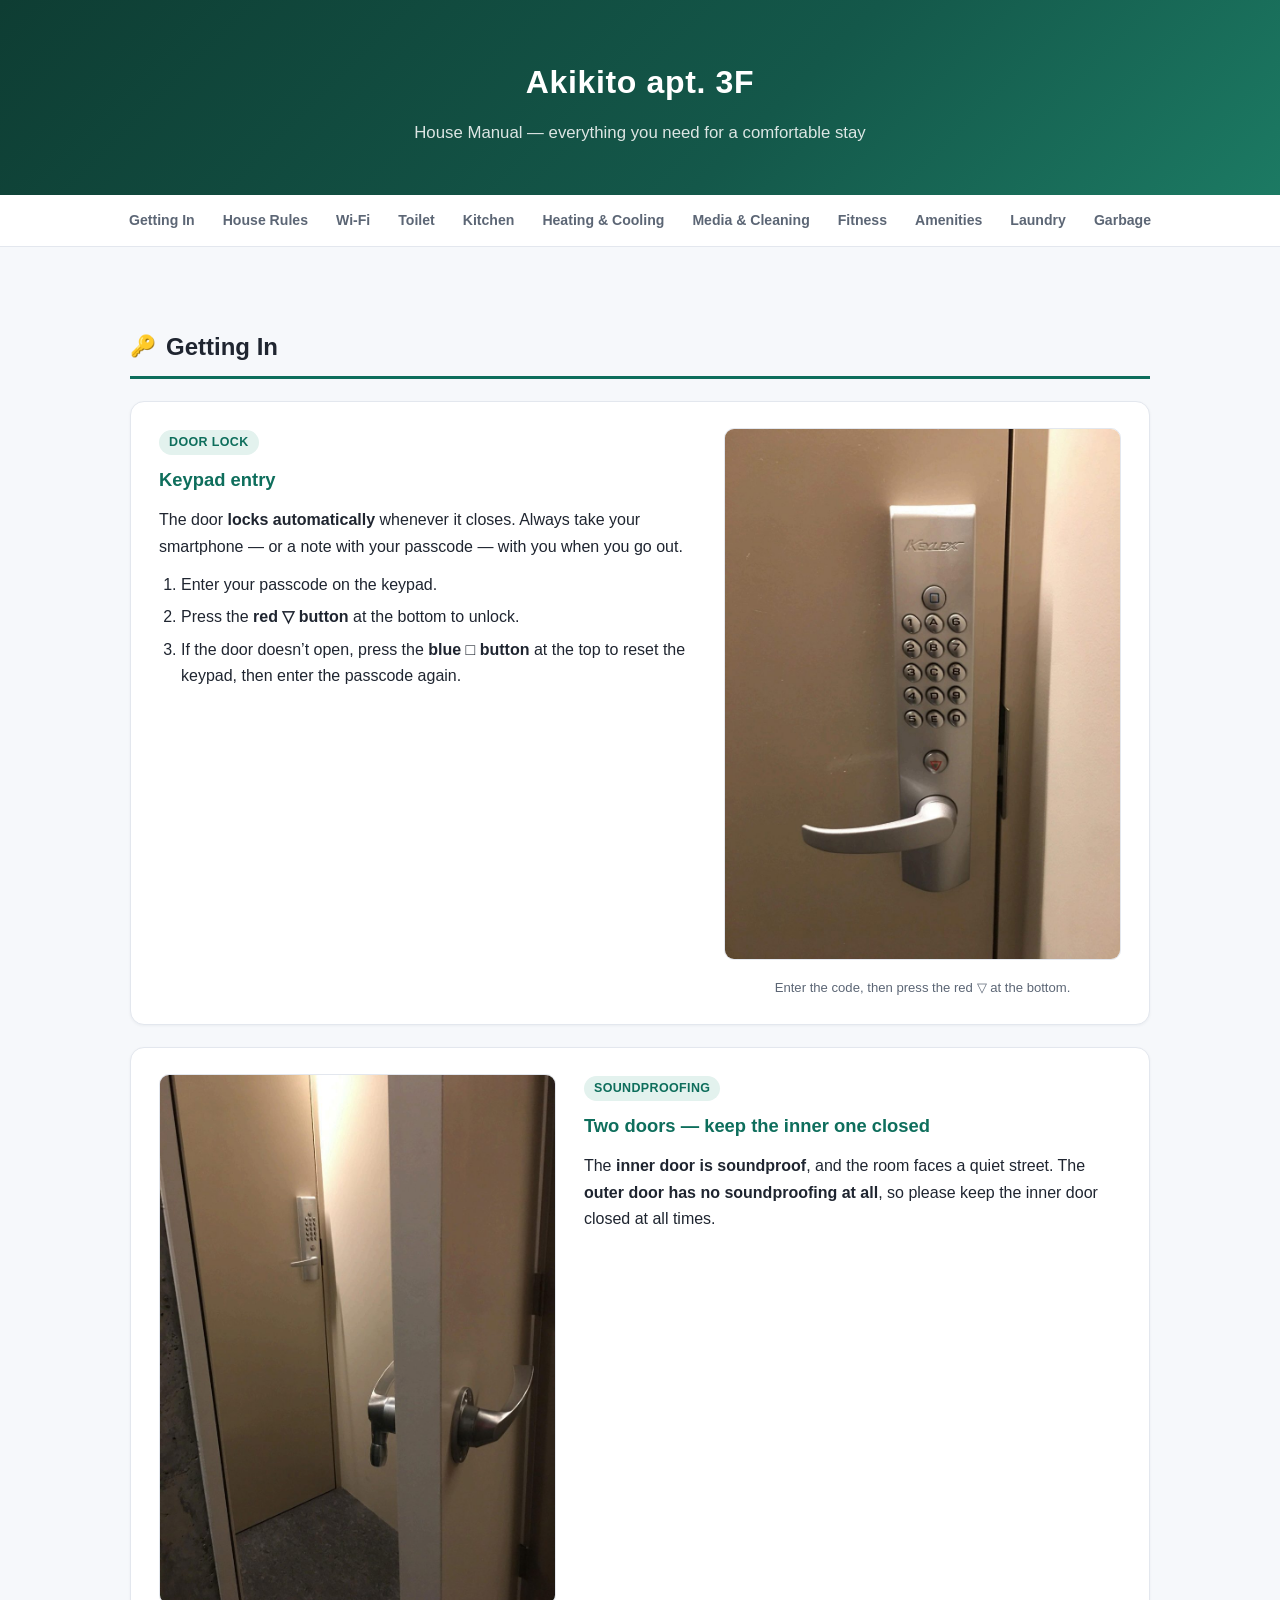
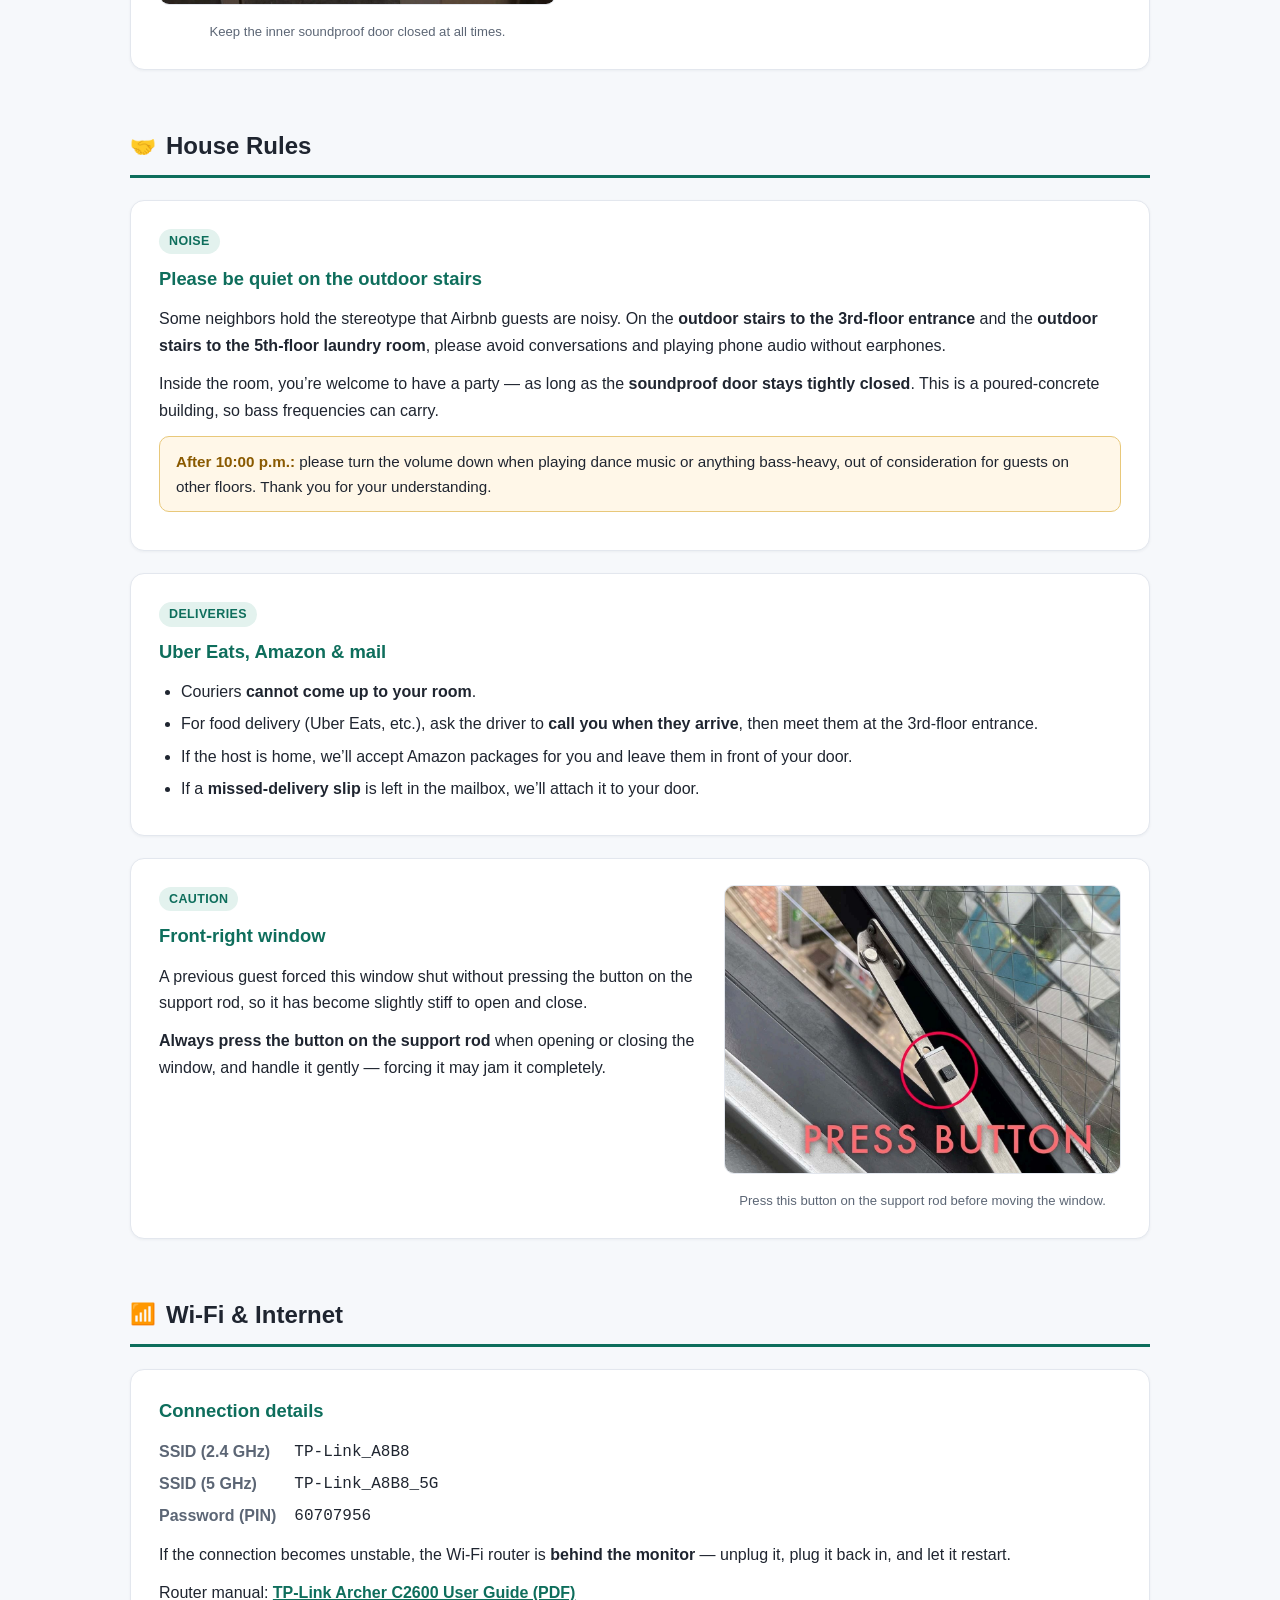
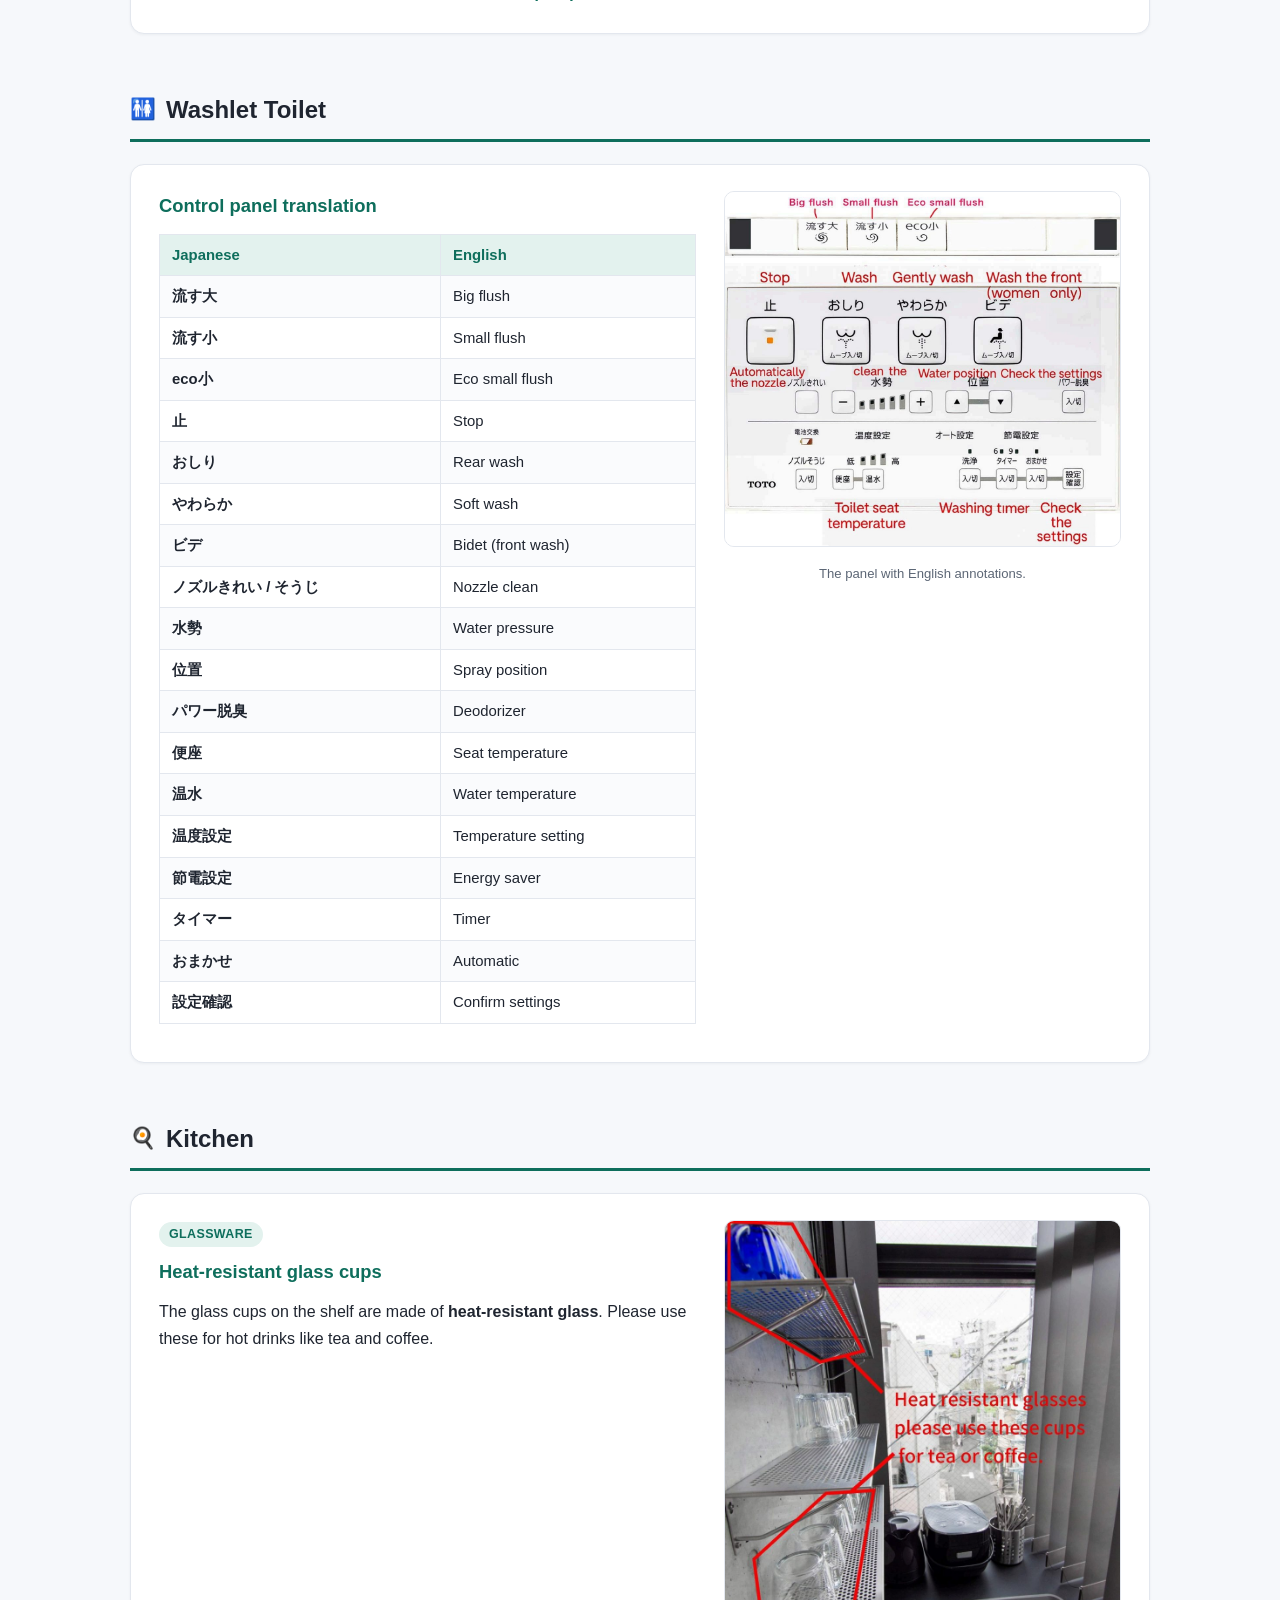
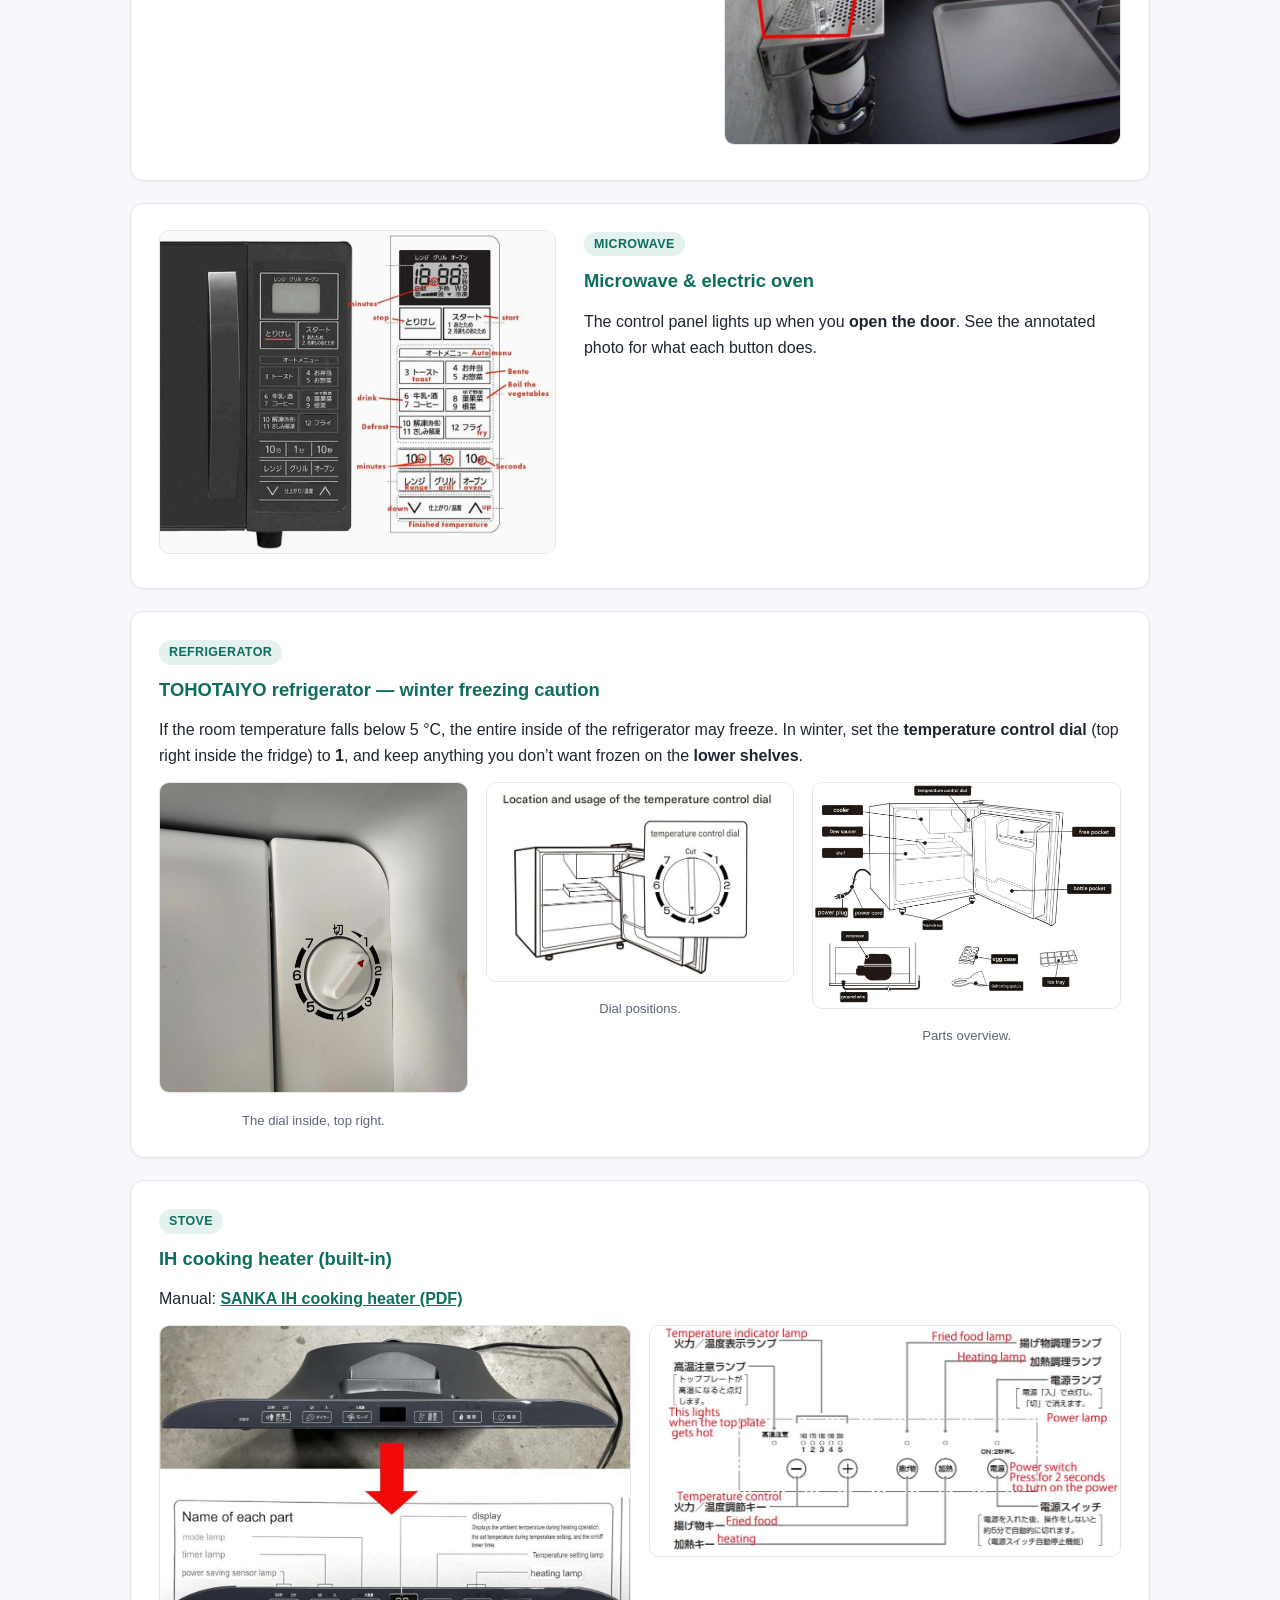
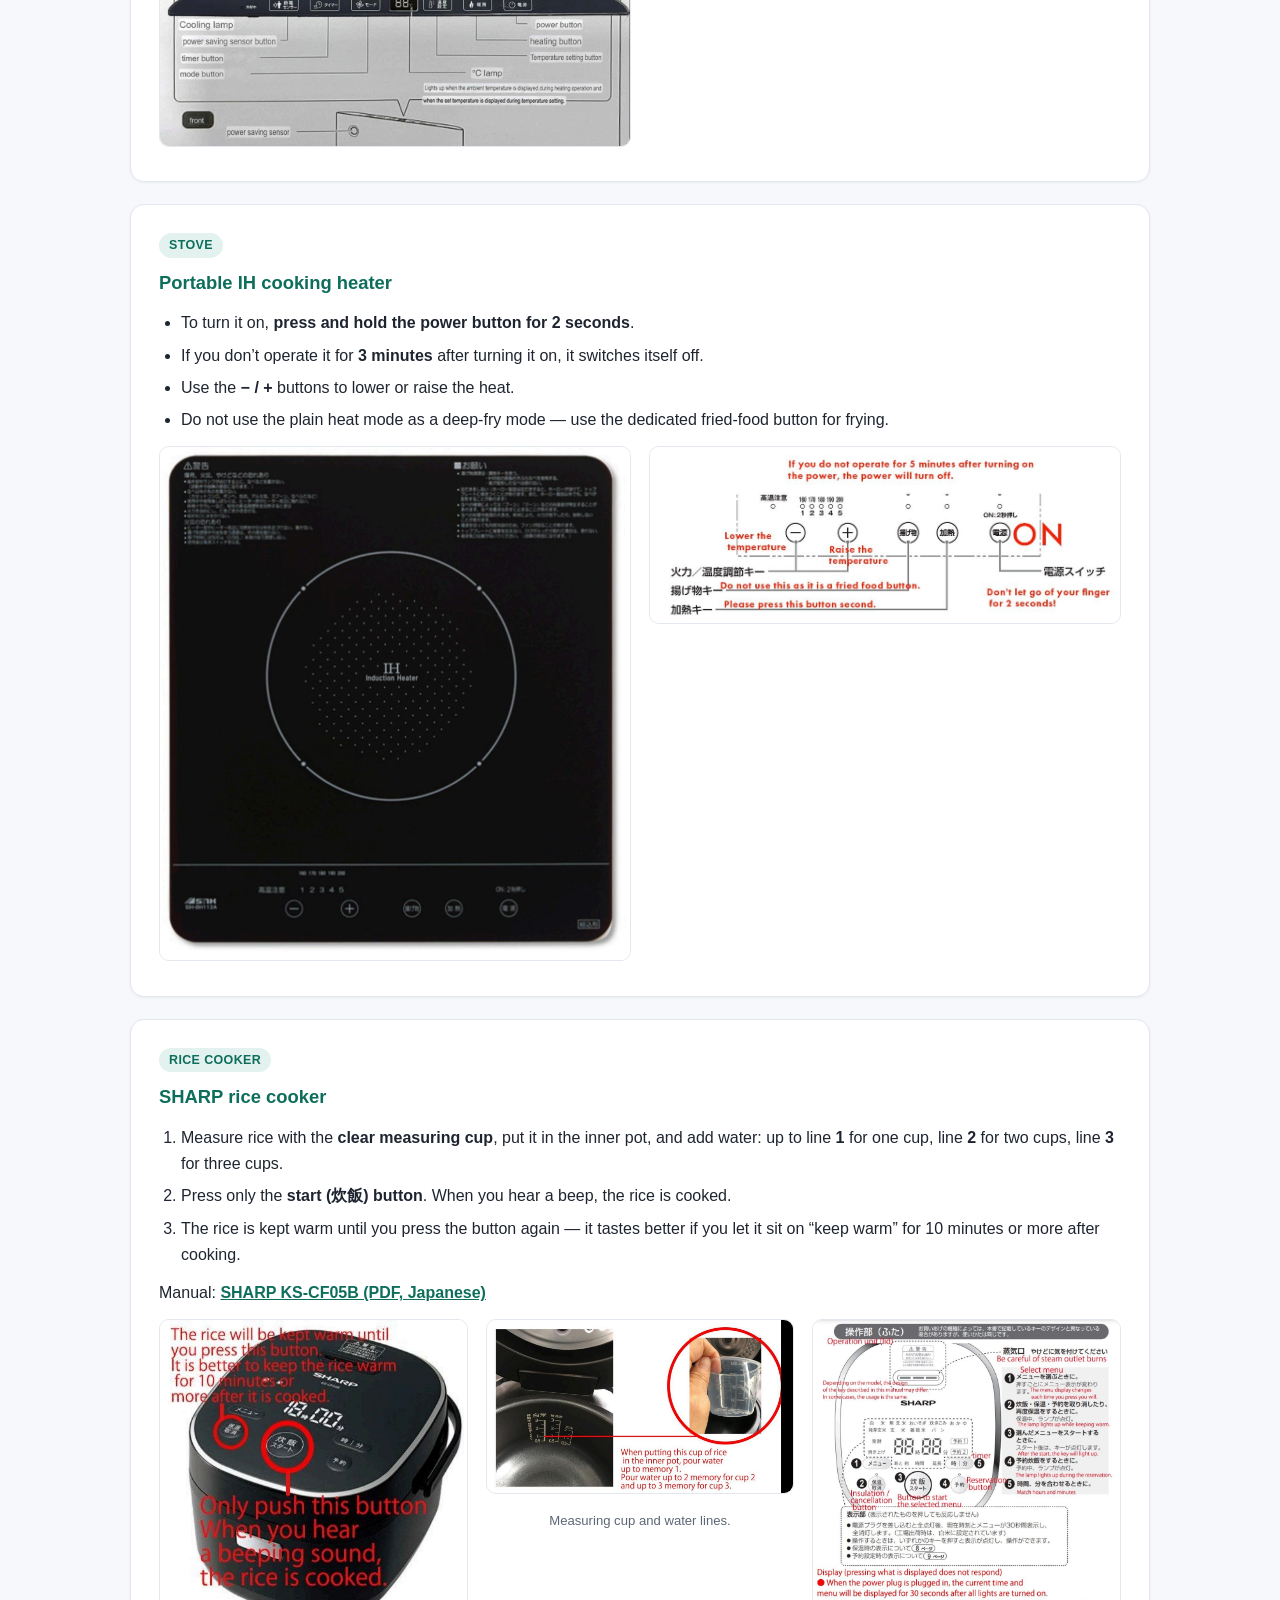
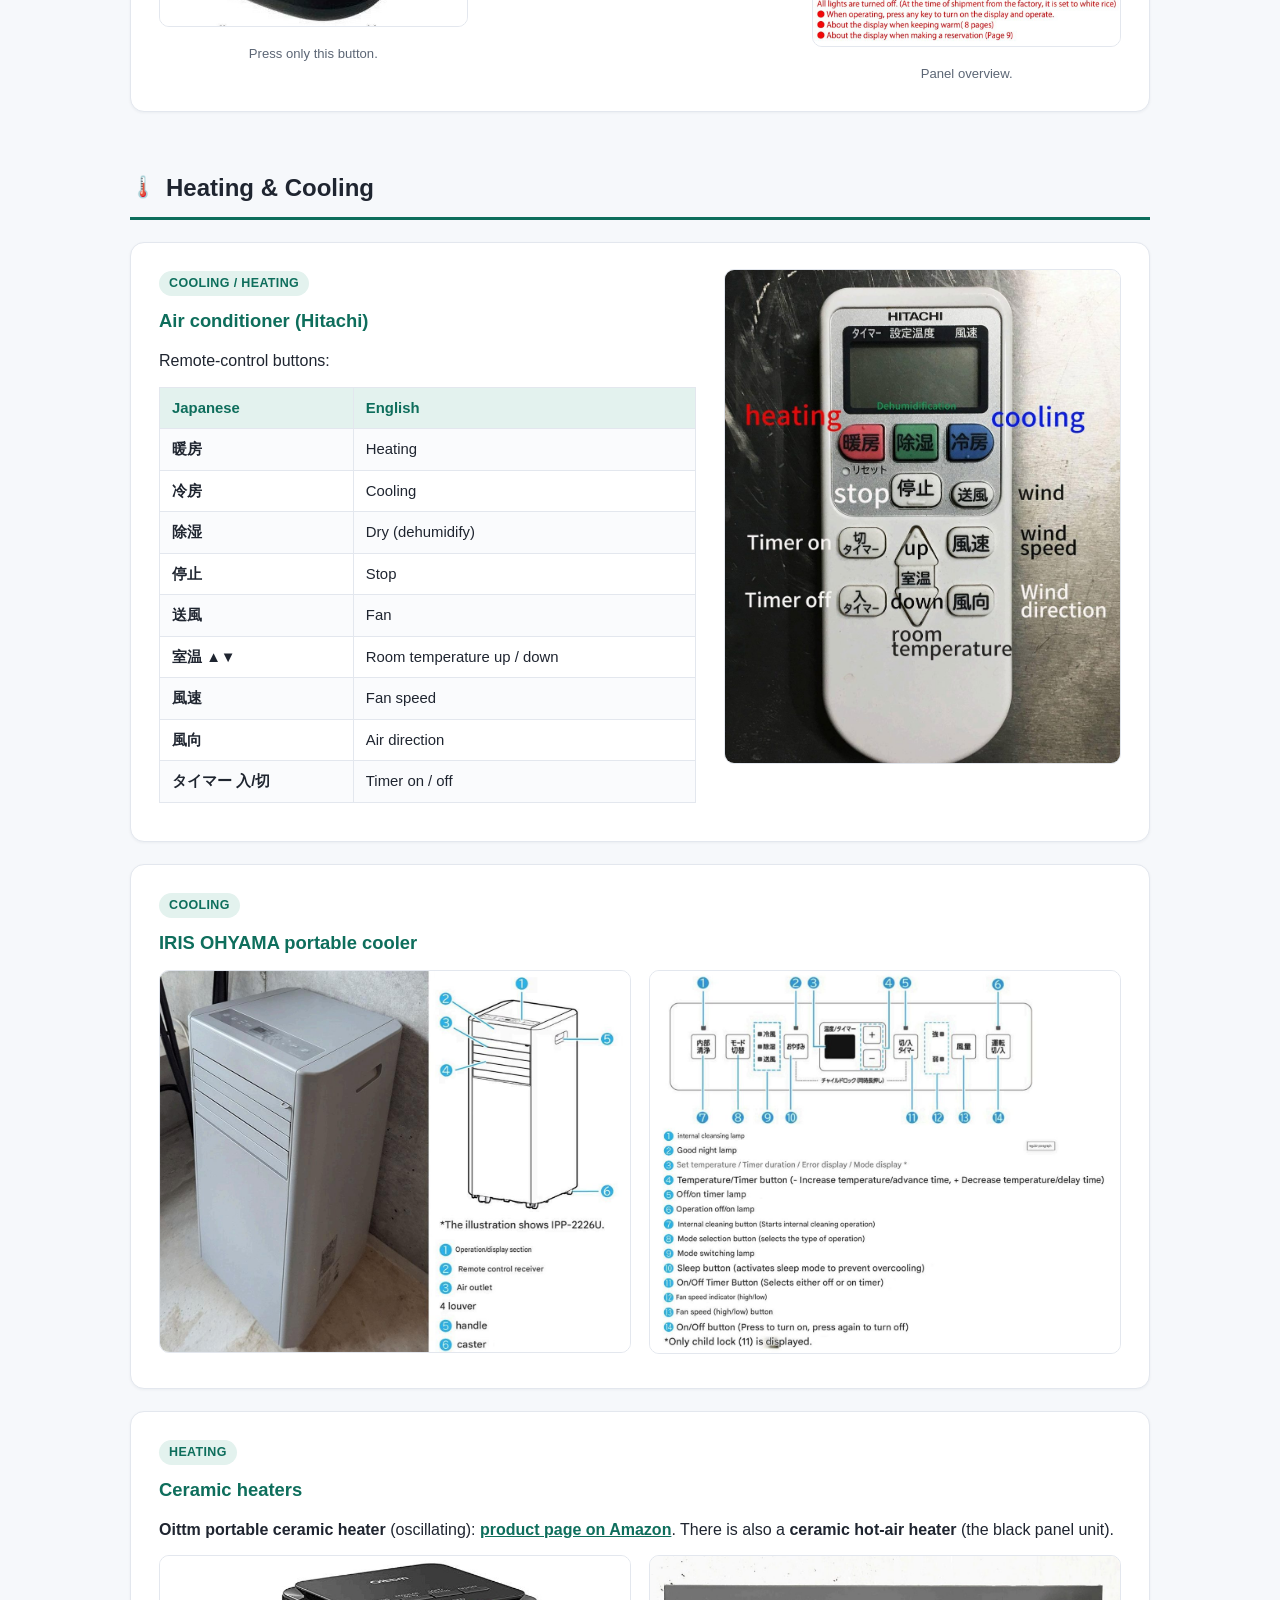
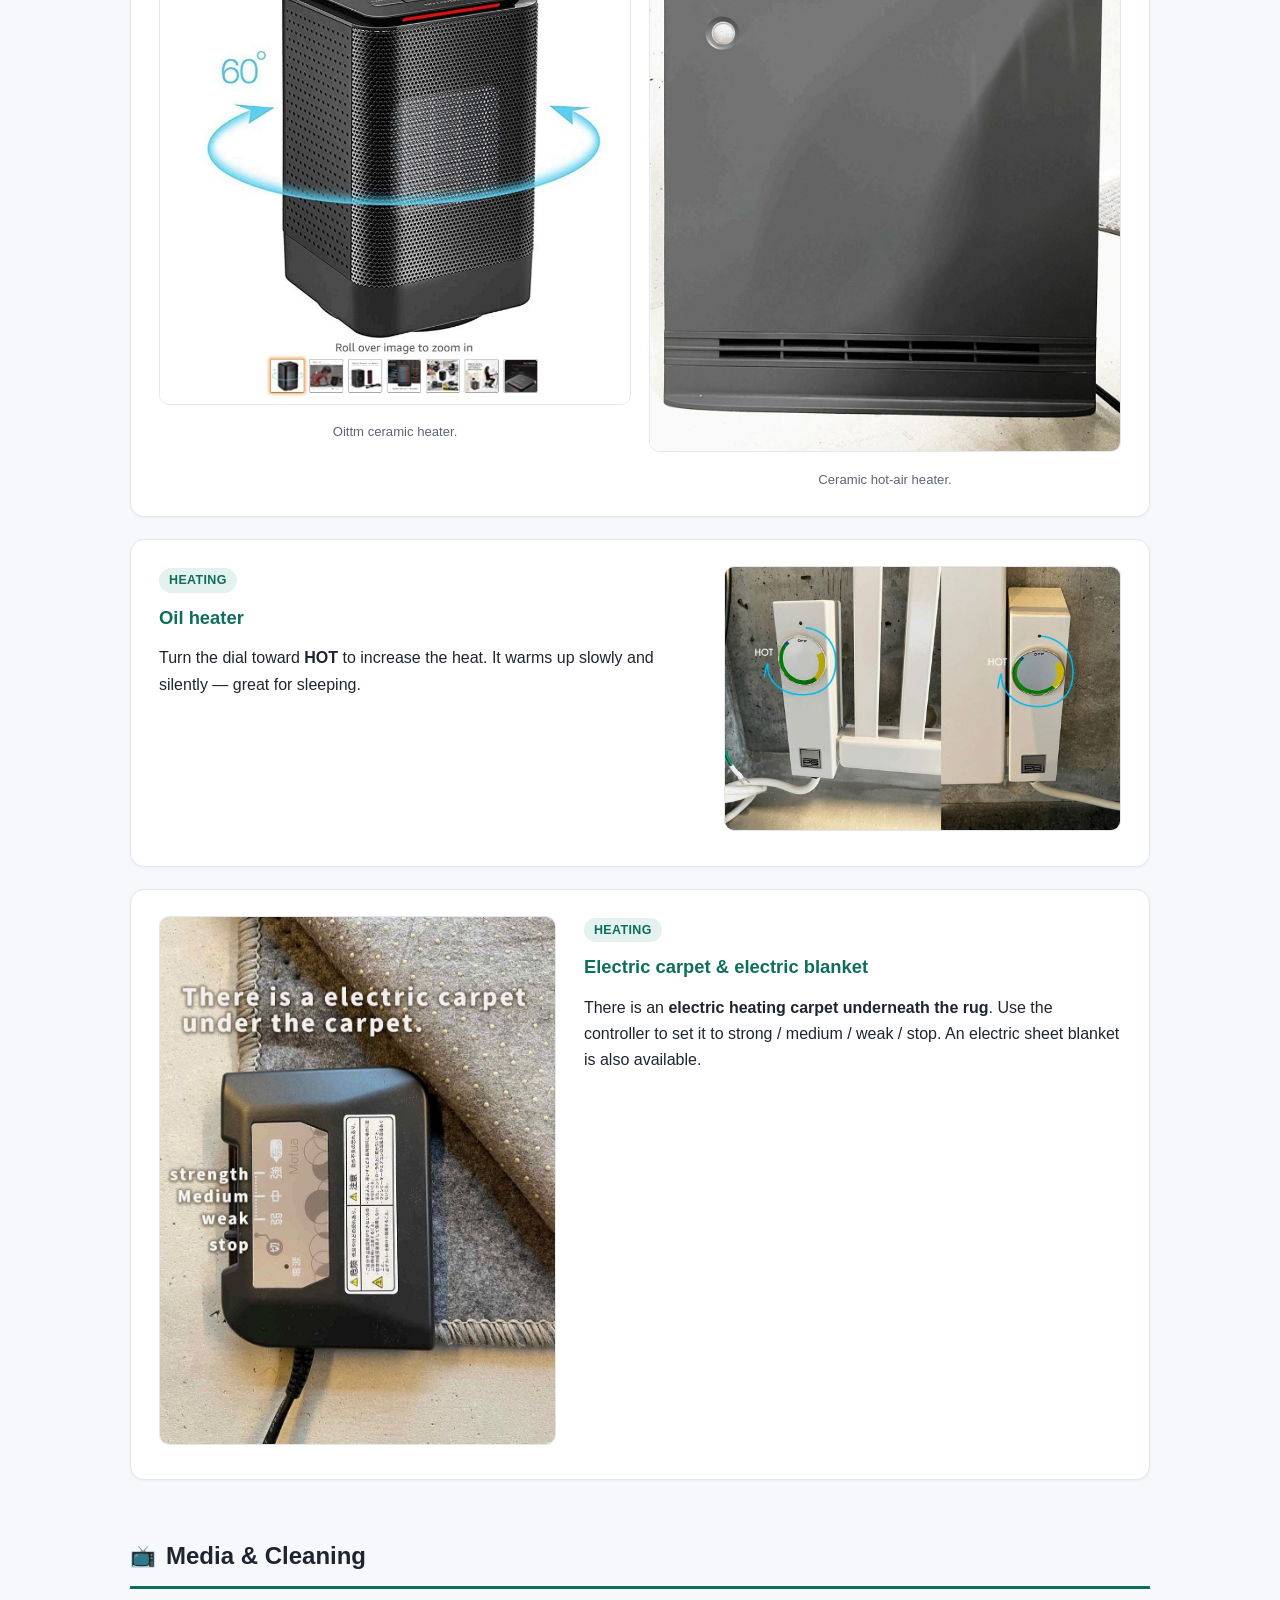
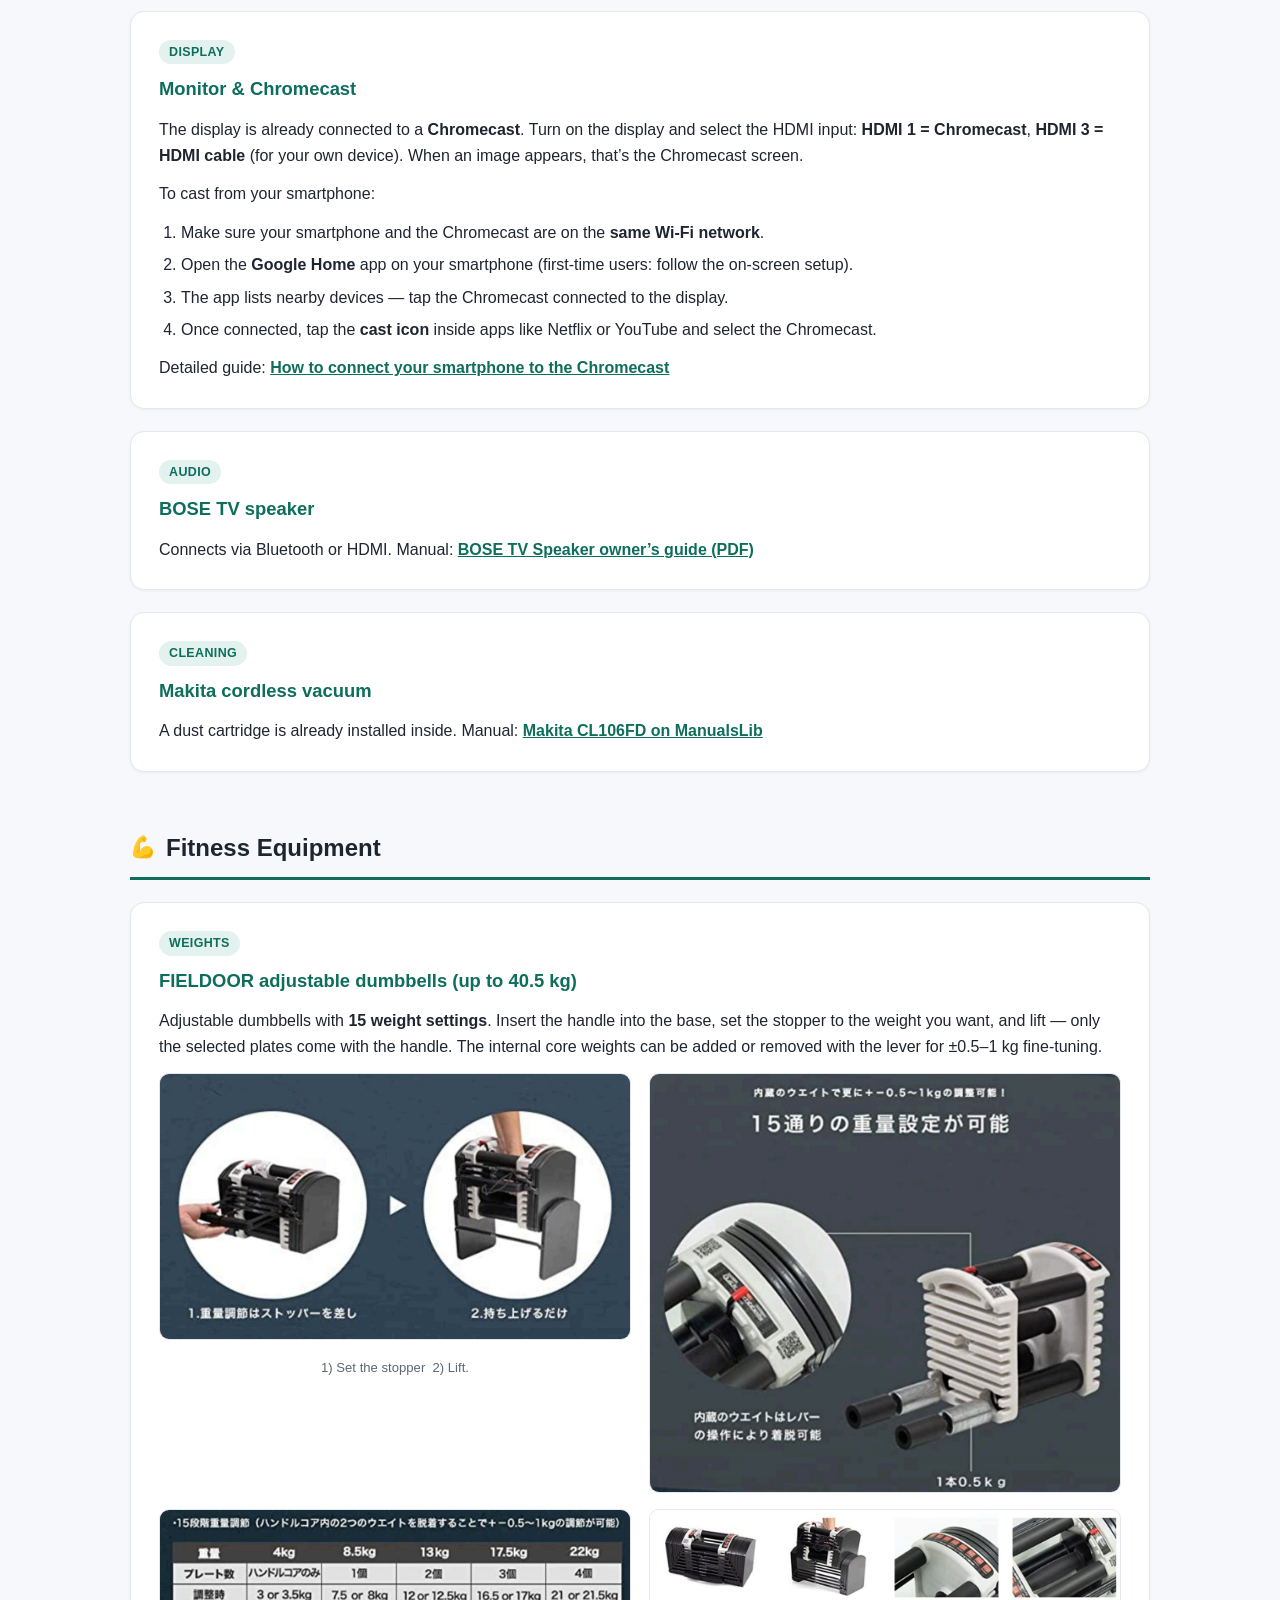
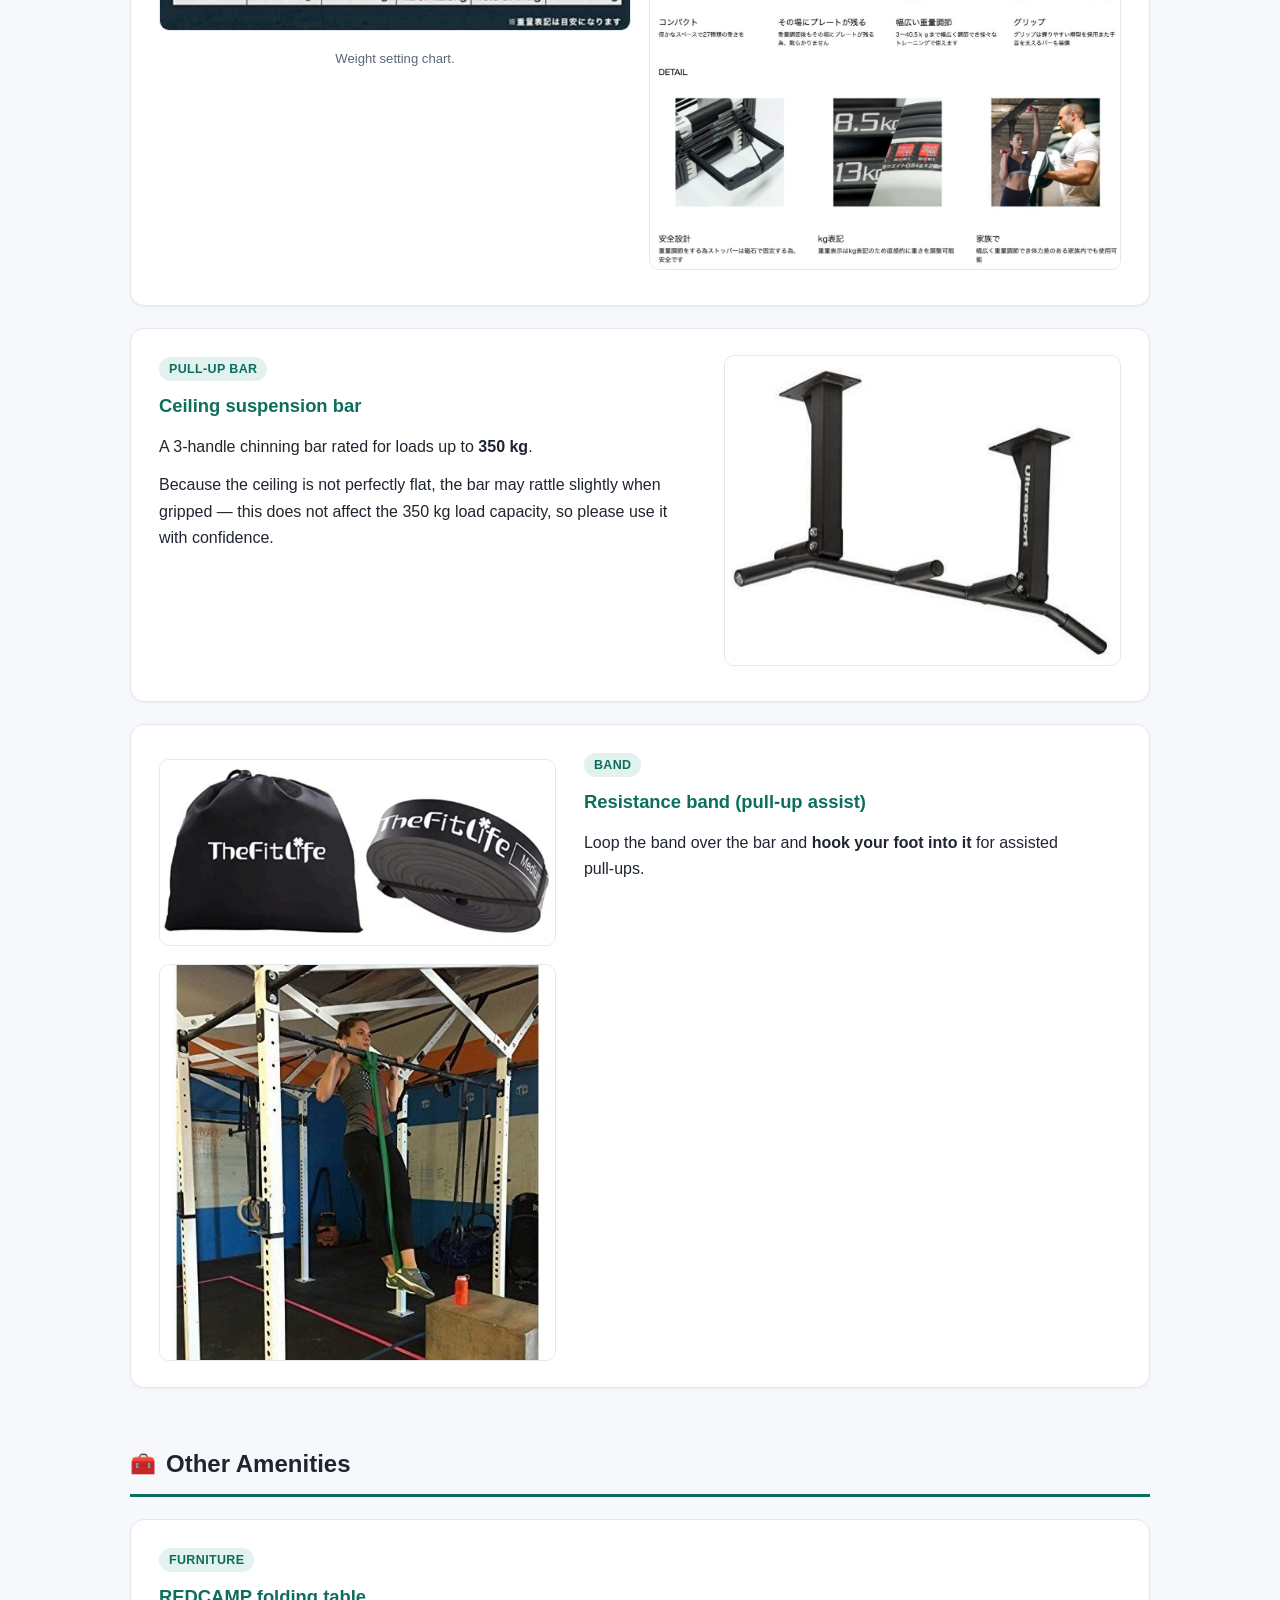
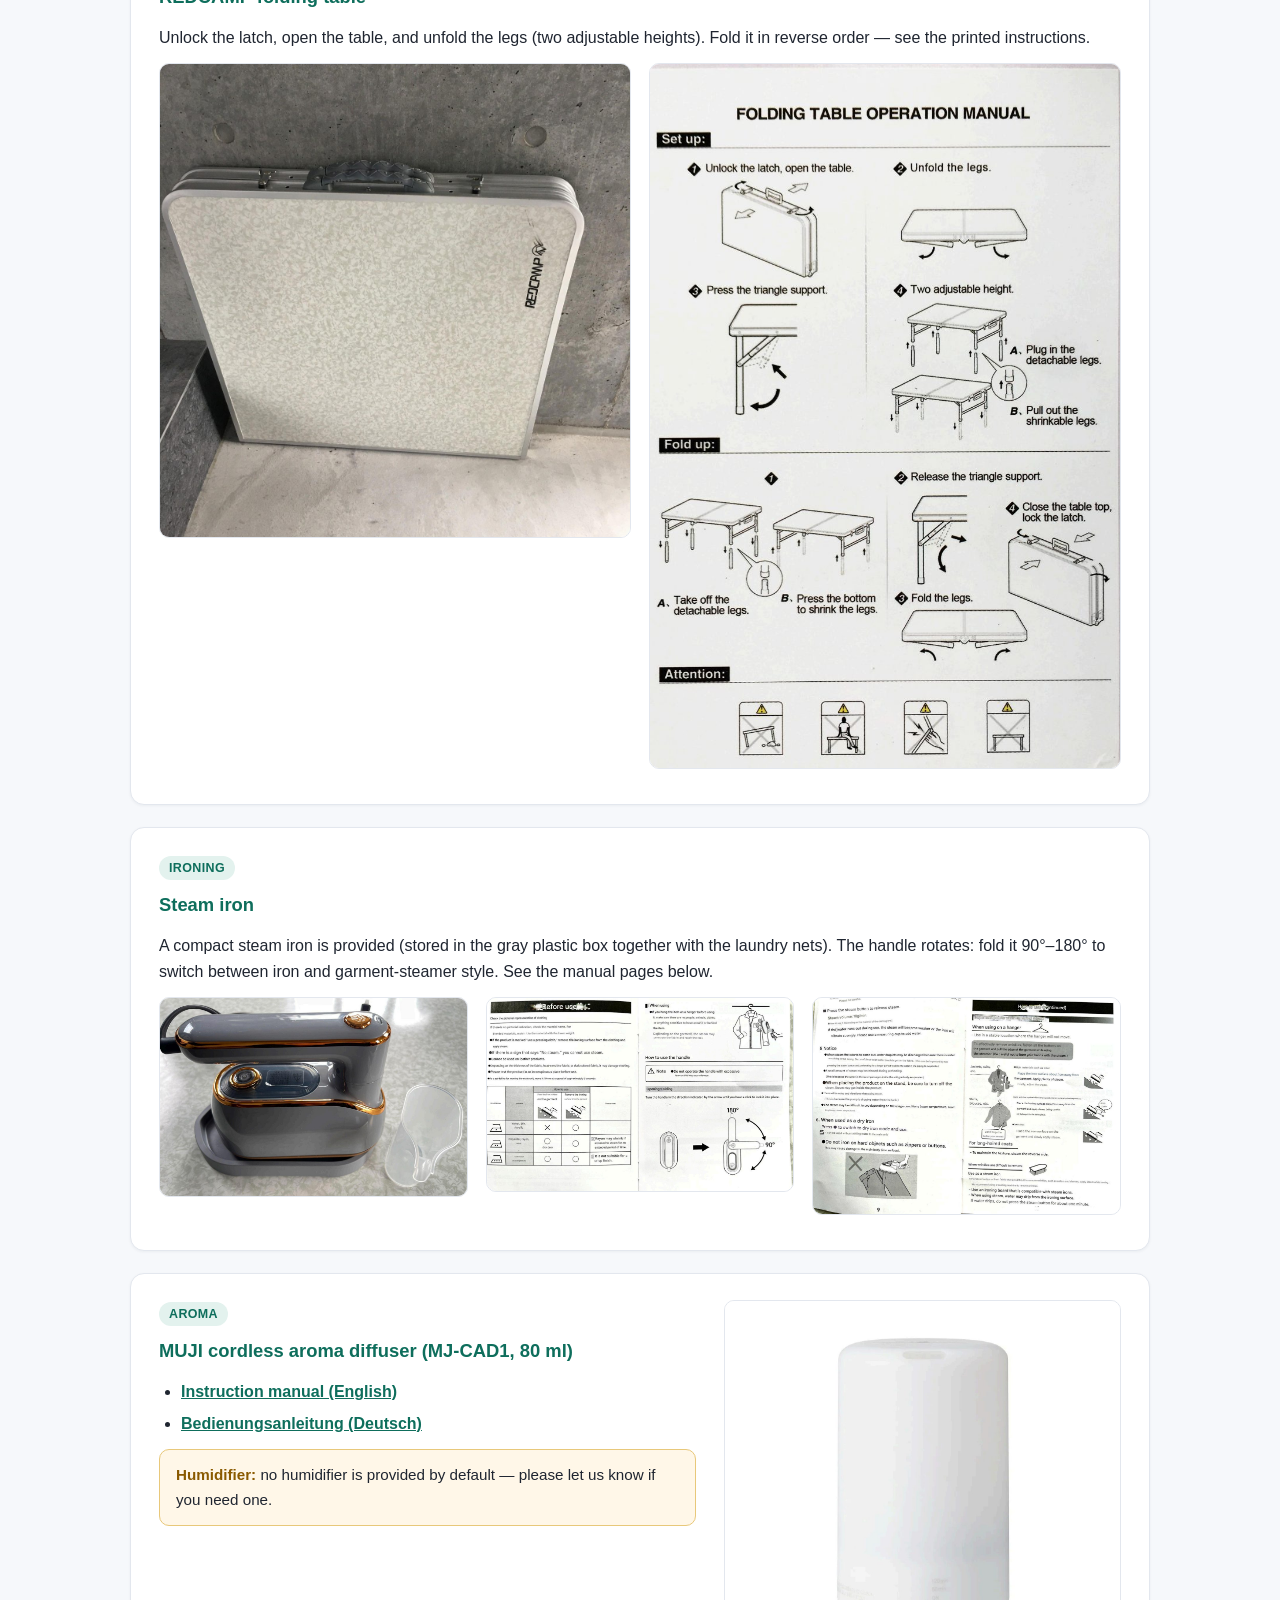
==== 3f/index.html @ 5b2713de "Add Akikito apt. 3F & 4F house manuals with shared stylesheet Co-Authored-By: Claude Fable 5 <norepl" ====
<!DOCTYPE html>
<html lang="en">
<head>
<meta charset="UTF-8">
<meta name="viewport" content="width=device-width, initial-scale=1.0">
<title>Akikito apt. 3F — House Manual</title>
<link rel="stylesheet" href="../style.css">
</head>
<body>

<header class="hero">
  <h1>Akikito apt. 3F</h1>
  <p>House Manual &mdash; everything you need for a comfortable stay</p>
</header>

<nav>
  <div class="inner">
    <a href="#access">Getting In</a>
    <a href="#rules">House Rules</a>
    <a href="#wifi">Wi‑Fi</a>
    <a href="#bathroom">Toilet</a>
    <a href="#kitchen">Kitchen</a>
    <a href="#climate">Heating &amp; Cooling</a>
    <a href="#media">Media &amp; Cleaning</a>
    <a href="#fitness">Fitness</a>
    <a href="#amenities">Amenities</a>
    <a href="#laundry">Laundry</a>
    <a href="#garbage">Garbage</a>
  </div>
</nav>

<main>

  <!-- ===================== ACCESS ===================== -->
  <section id="access">
    <h2><span class="emoji">🔑</span> Getting In</h2>

    <div class="card split">
      <div>
        <span class="tag">Door lock</span>
        <h3>Keypad entry</h3>
        <p>The door <strong>locks automatically</strong> whenever it closes. Always take your smartphone — or a note with your passcode — with you when you go out.</p>
        <ol>
          <li>Enter your passcode on the keypad.</li>
          <li>Press the <strong>red ▽ button</strong> at the bottom to unlock.</li>
          <li>If the door doesn’t open, press the <strong>blue □ button</strong> at the top to reset the keypad, then enter the passcode again.</li>
        </ol>
      </div>
      <figure>
        <img src="images/door-keypad.jpg" alt="Keypad door lock">
        <figcaption>Enter the code, then press the red ▽ at the bottom.</figcaption>
      </figure>
    </div>

    <div class="card split rev">
      <figure>
        <img src="images/inner-door.jpg" alt="Soundproof inner door">
        <figcaption>Keep the inner soundproof door closed at all times.</figcaption>
      </figure>
      <div>
        <span class="tag">Soundproofing</span>
        <h3>Two doors — keep the inner one closed</h3>
        <p>The <strong>inner door is soundproof</strong>, and the room faces a quiet street. The <strong>outer door has no soundproofing at all</strong>, so please keep the inner door closed at all times.</p>
      </div>
    </div>
  </section>

  <!-- ===================== RULES ===================== -->
  <section id="rules">
    <h2><span class="emoji">🤝</span> House Rules</h2>

    <div class="card">
      <span class="tag">Noise</span>
      <h3>Please be quiet on the outdoor stairs</h3>
      <p>Some neighbors hold the stereotype that Airbnb guests are noisy. On the <strong>outdoor stairs to the 3rd‑floor entrance</strong> and the <strong>outdoor stairs to the 5th‑floor laundry room</strong>, please avoid conversations and playing phone audio without earphones.</p>
      <p>Inside the room, you’re welcome to have a party — as long as the <strong>soundproof door stays tightly closed</strong>. This is a poured‑concrete building, so bass frequencies can carry.</p>
      <div class="note"><strong>After 10:00 p.m.:</strong> please turn the volume down when playing dance music or anything bass‑heavy, out of consideration for guests on other floors. Thank you for your understanding.</div>
    </div>

    <div class="card">
      <span class="tag">Deliveries</span>
      <h3>Uber Eats, Amazon &amp; mail</h3>
      <ul>
        <li>Couriers <strong>cannot come up to your room</strong>.</li>
        <li>For food delivery (Uber Eats, etc.), ask the driver to <strong>call you when they arrive</strong>, then meet them at the 3rd‑floor entrance.</li>
        <li>If the host is home, we’ll accept Amazon packages for you and leave them in front of your door.</li>
        <li>If a <strong>missed‑delivery slip</strong> is left in the mailbox, we’ll attach it to your door.</li>
      </ul>
    </div>

    <div class="card split">
      <div>
        <span class="tag">Caution</span>
        <h3>Front‑right window</h3>
        <p>A previous guest forced this window shut without pressing the button on the support rod, so it has become slightly stiff to open and close.</p>
        <p><strong>Always press the button on the support rod</strong> when opening or closing the window, and handle it gently — forcing it may jam it completely.</p>
      </div>
      <figure>
        <img src="images/window-button.jpg" alt="Window support rod button">
        <figcaption>Press this button on the support rod before moving the window.</figcaption>
      </figure>
    </div>
  </section>

  <!-- ===================== WIFI ===================== -->
  <section id="wifi">
    <h2><span class="emoji">📶</span> Wi‑Fi &amp; Internet</h2>
    <div class="card">
      <h3>Connection details</h3>
      <dl class="kv">
        <dt>SSID (2.4 GHz)</dt><dd>TP-Link_A8B8</dd>
        <dt>SSID (5 GHz)</dt><dd>TP-Link_A8B8_5G</dd>
        <dt>Password (PIN)</dt><dd>60707956</dd>
      </dl>
      <p>If the connection becomes unstable, the Wi‑Fi router is <strong>behind the monitor</strong> — unplug it, plug it back in, and let it restart.</p>
      <p>Router manual: <a href="https://content.abt.com/documents/69451/ARCHERC2600_manual.pdf" target="_blank" rel="noopener">TP‑Link Archer C2600 User Guide (PDF)</a></p>
    </div>
  </section>

  <!-- ===================== BATHROOM ===================== -->
  <section id="bathroom">
    <h2><span class="emoji">🚻</span> Washlet Toilet</h2>
    <div class="card split">
      <div>
        <h3>Control panel translation</h3>
        <table>
          <tr><th>Japanese</th><th>English</th></tr>
          <tr><td class="jp">流す大</td><td>Big flush</td></tr>
          <tr><td class="jp">流す小</td><td>Small flush</td></tr>
          <tr><td class="jp">eco小</td><td>Eco small flush</td></tr>
          <tr><td class="jp">止</td><td>Stop</td></tr>
          <tr><td class="jp">おしり</td><td>Rear wash</td></tr>
          <tr><td class="jp">やわらか</td><td>Soft wash</td></tr>
          <tr><td class="jp">ビデ</td><td>Bidet (front wash)</td></tr>
          <tr><td class="jp">ノズルきれい / そうじ</td><td>Nozzle clean</td></tr>
          <tr><td class="jp">水勢</td><td>Water pressure</td></tr>
          <tr><td class="jp">位置</td><td>Spray position</td></tr>
          <tr><td class="jp">パワー脱臭</td><td>Deodorizer</td></tr>
          <tr><td class="jp">便座</td><td>Seat temperature</td></tr>
          <tr><td class="jp">温水</td><td>Water temperature</td></tr>
          <tr><td class="jp">温度設定</td><td>Temperature setting</td></tr>
          <tr><td class="jp">節電設定</td><td>Energy saver</td></tr>
          <tr><td class="jp">タイマー</td><td>Timer</td></tr>
          <tr><td class="jp">おまかせ</td><td>Automatic</td></tr>
          <tr><td class="jp">設定確認</td><td>Confirm settings</td></tr>
        </table>
      </div>
      <figure>
        <img src="images/toilet-panel.jpg" alt="Washlet toilet control panel with English labels">
        <figcaption>The panel with English annotations.</figcaption>
      </figure>
    </div>
  </section>

  <!-- ===================== KITCHEN ===================== -->
  <section id="kitchen">
    <h2><span class="emoji">🍳</span> Kitchen</h2>

    <div class="card split">
      <div>
        <span class="tag">Glassware</span>
        <h3>Heat‑resistant glass cups</h3>
        <p>The glass cups on the shelf are made of <strong>heat‑resistant glass</strong>. Please use these for hot drinks like tea and coffee.</p>
      </div>
      <figure>
        <img src="images/glass-cups.jpg" alt="Heat-resistant glass cups on the shelf">
      </figure>
    </div>

    <div class="card split rev">
      <figure>
        <img src="images/microwave-panel.jpg" alt="Microwave oven control panel with English labels">
      </figure>
      <div>
        <span class="tag">Microwave</span>
        <h3>Microwave &amp; electric oven</h3>
        <p>The control panel lights up when you <strong>open the door</strong>. See the annotated photo for what each button does.</p>
      </div>
    </div>

    <div class="card">
      <span class="tag">Refrigerator</span>
      <h3>TOHOTAIYO refrigerator — winter freezing caution</h3>
      <p>If the room temperature falls below 5&nbsp;°C, the entire inside of the refrigerator may freeze. In winter, set the <strong>temperature control dial</strong> (top right inside the fridge) to <strong>1</strong>, and keep anything you don’t want frozen on the <strong>lower shelves</strong>.</p>
      <div class="figrow">
        <figure><img src="images/fridge-dial.jpg" alt="Refrigerator temperature dial"><figcaption>The dial inside, top right.</figcaption></figure>
        <figure><img src="images/fridge-dial-diagram.jpg" alt="Diagram of the temperature control dial"><figcaption>Dial positions.</figcaption></figure>
        <figure><img src="images/fridge-parts.jpg" alt="Refrigerator parts diagram"><figcaption>Parts overview.</figcaption></figure>
      </div>
    </div>

    <div class="card">
      <span class="tag">Stove</span>
      <h3>IH cooking heater (built‑in)</h3>
      <p>Manual: <a href="https://www.sanka-kogyo.co.jp/docs/manual/sih/I-0473-02.pdf" target="_blank" rel="noopener">SANKA IH cooking heater (PDF)</a></p>
      <div class="figrow">
        <figure><img src="images/ih-builtin.jpg" alt="Built-in IH cooking heater"></figure>
        <figure><img src="images/ih-builtin-diagram.jpg" alt="IH control panel diagram with English labels"></figure>
      </div>
    </div>

    <div class="card">
      <span class="tag">Stove</span>
      <h3>Portable IH cooking heater</h3>
      <ul>
        <li>To turn it on, <strong>press and hold the power button for 2 seconds</strong>.</li>
        <li>If you don’t operate it for <strong>3 minutes</strong> after turning it on, it switches itself off.</li>
        <li>Use the <strong>− / +</strong> buttons to lower or raise the heat.</li>
        <li>Do not use the plain heat mode as a deep‑fry mode — use the dedicated fried‑food button for frying.</li>
      </ul>
      <div class="figrow">
        <figure><img src="images/ih-portable.jpg" alt="Portable IH cooking heater"></figure>
        <figure><img src="images/ih-portable-diagram.jpg" alt="Portable IH control diagram with English labels"></figure>
      </div>
    </div>

    <div class="card">
      <span class="tag">Rice cooker</span>
      <h3>SHARP rice cooker</h3>
      <ol>
        <li>Measure rice with the <strong>clear measuring cup</strong>, put it in the inner pot, and add water: up to line <strong>1</strong> for one cup, line <strong>2</strong> for two cups, line <strong>3</strong> for three cups.</li>
        <li>Press only the <strong>start (炊飯) button</strong>. When you hear a beep, the rice is cooked.</li>
        <li>The rice is kept warm until you press the button again — it tastes better if you let it sit on “keep warm” for 10 minutes or more after cooking.</li>
      </ol>
      <p>Manual: <a href="https://jp.sharp/support/ricecooker/doc/kscf05b.pdf" target="_blank" rel="noopener">SHARP KS‑CF05B (PDF, Japanese)</a></p>
      <div class="figrow">
        <figure><img src="images/rice-cooker.jpg" alt="Rice cooker with annotated start button"><figcaption>Press only this button.</figcaption></figure>
        <figure><img src="images/rice-cup.jpg" alt="Rice measuring cup and inner pot water lines"><figcaption>Measuring cup and water lines.</figcaption></figure>
        <figure><img src="images/rice-cooker-panel.jpg" alt="Rice cooker control panel with English annotations"><figcaption>Panel overview.</figcaption></figure>
      </div>
    </div>
  </section>

  <!-- ===================== CLIMATE ===================== -->
  <section id="climate">
    <h2><span class="emoji">🌡️</span> Heating &amp; Cooling</h2>

    <div class="card split">
      <div>
        <span class="tag">Cooling / Heating</span>
        <h3>Air conditioner (Hitachi)</h3>
        <p>Remote‑control buttons:</p>
        <table>
          <tr><th>Japanese</th><th>English</th></tr>
          <tr><td class="jp">暖房</td><td>Heating</td></tr>
          <tr><td class="jp">冷房</td><td>Cooling</td></tr>
          <tr><td class="jp">除湿</td><td>Dry (dehumidify)</td></tr>
          <tr><td class="jp">停止</td><td>Stop</td></tr>
          <tr><td class="jp">送風</td><td>Fan</td></tr>
          <tr><td class="jp">室温 ▲▼</td><td>Room temperature up / down</td></tr>
          <tr><td class="jp">風速</td><td>Fan speed</td></tr>
          <tr><td class="jp">風向</td><td>Air direction</td></tr>
          <tr><td class="jp">タイマー 入/切</td><td>Timer on / off</td></tr>
        </table>
      </div>
      <figure>
        <img src="images/ac-remote.jpg" alt="Hitachi air conditioner remote with English labels">
      </figure>
    </div>

    <div class="card">
      <span class="tag">Cooling</span>
      <h3>IRIS OHYAMA portable cooler</h3>
      <div class="figrow">
        <figure><img src="images/portable-cooler.jpg" alt="IRIS OHYAMA portable cooler"></figure>
        <figure><img src="images/portable-cooler-panel.jpg" alt="Portable cooler control panel legend"></figure>
      </div>
    </div>

    <div class="card">
      <span class="tag">Heating</span>
      <h3>Ceramic heaters</h3>
      <p><strong>Oittm portable ceramic heater</strong> (oscillating): <a href="https://www.amazon.com/Oittm-Portable-Heater-Oscillating-Protection/dp/B0773J1G7Q" target="_blank" rel="noopener">product page on Amazon</a>. There is also a <strong>ceramic hot‑air heater</strong> (the black panel unit).</p>
      <div class="figrow">
        <figure><img src="images/ceramic-heater.jpg" alt="Oittm oscillating ceramic heater"><figcaption>Oittm ceramic heater.</figcaption></figure>
        <figure><img src="images/panel-heater.jpg" alt="Ceramic hot-air heater"><figcaption>Ceramic hot‑air heater.</figcaption></figure>
      </div>
    </div>

    <div class="card split">
      <div>
        <span class="tag">Heating</span>
        <h3>Oil heater</h3>
        <p>Turn the dial toward <strong>HOT</strong> to increase the heat. It warms up slowly and silently — great for sleeping.</p>
      </div>
      <figure>
        <img src="images/oil-heater.jpg" alt="Oil heater control dials">
      </figure>
    </div>

    <div class="card split rev">
      <figure>
        <img src="images/electric-carpet.jpg" alt="Electric carpet controller">
      </figure>
      <div>
        <span class="tag">Heating</span>
        <h3>Electric carpet &amp; electric blanket</h3>
        <p>There is an <strong>electric heating carpet underneath the rug</strong>. Use the controller to set it to strong / medium / weak / stop. An electric sheet blanket is also available.</p>
      </div>
    </div>
  </section>

  <!-- ===================== MEDIA ===================== -->
  <section id="media">
    <h2><span class="emoji">📺</span> Media &amp; Cleaning</h2>

    <div class="card">
      <span class="tag">Display</span>
      <h3>Monitor &amp; Chromecast</h3>
      <p>The display is already connected to a <strong>Chromecast</strong>. Turn on the display and select the HDMI input: <strong>HDMI 1 = Chromecast</strong>, <strong>HDMI 3 = HDMI cable</strong> (for your own device). When an image appears, that’s the Chromecast screen.</p>
      <p>To cast from your smartphone:</p>
      <ol>
        <li>Make sure your smartphone and the Chromecast are on the <strong>same Wi‑Fi network</strong>.</li>
        <li>Open the <strong>Google Home</strong> app on your smartphone (first‑time users: follow the on‑screen setup).</li>
        <li>The app lists nearby devices — tap the Chromecast connected to the display.</li>
        <li>Once connected, tap the <strong>cast icon</strong> inside apps like Netflix or YouTube and select the Chromecast.</li>
      </ol>
      <p>Detailed guide: <a href="https://docs.google.com/document/d/1SM8T-KtoRdij5tbYKwdZupfXu8TdLJmPIeLCMqSE39w/edit" target="_blank" rel="noopener">How to connect your smartphone to the Chromecast</a></p>
    </div>

    <div class="card">
      <span class="tag">Audio</span>
      <h3>BOSE TV speaker</h3>
      <p>Connects via Bluetooth or HDMI. Manual: <a href="https://assets.bose.com/content/dam/Bose_DAM/Web/consumer_electronics/global/products/speakers/bose_tv_speaker/pdf/852004_og_tv-speaker_en.pdf" target="_blank" rel="noopener">BOSE TV Speaker owner’s guide (PDF)</a></p>
    </div>

    <div class="card">
      <span class="tag">Cleaning</span>
      <h3>Makita cordless vacuum</h3>
      <p>A dust cartridge is already installed inside. Manual: <a href="https://www.manualslib.com/manual/1217634/Makita-Cl106fd.html" target="_blank" rel="noopener">Makita CL106FD on ManualsLib</a></p>
    </div>
  </section>

  <!-- ===================== FITNESS ===================== -->
  <section id="fitness">
    <h2><span class="emoji">💪</span> Fitness Equipment</h2>

    <div class="card">
      <span class="tag">Weights</span>
      <h3>FIELDOOR adjustable dumbbells (up to 40.5 kg)</h3>
      <p>Adjustable dumbbells with <strong>15 weight settings</strong>. Insert the handle into the base, set the stopper to the weight you want, and lift — only the selected plates come with the handle. The internal core weights can be added or removed with the lever for ±0.5–1 kg fine‑tuning.</p>
      <div class="figrow">
        <figure><img src="images/dumbbell-adjust.jpg" alt="Adjusting the dumbbell weight with the stopper"><figcaption>1) Set the stopper &nbsp;2) Lift.</figcaption></figure>
        <figure><img src="images/dumbbell-weights.jpg" alt="Dumbbell weight adjustment detail"></figure>
      </div>
      <div class="figrow">
        <figure><img src="images/dumbbell-table.jpg" alt="Dumbbell weight settings table"><figcaption>Weight setting chart.</figcaption></figure>
        <figure><img src="images/dumbbell-detail.jpg" alt="Dumbbell product details"></figure>
      </div>
    </div>

    <div class="card split">
      <div>
        <span class="tag">Pull‑up bar</span>
        <h3>Ceiling suspension bar</h3>
        <p>A 3‑handle chinning bar rated for loads up to <strong>350 kg</strong>.</p>
        <p>Because the ceiling is not perfectly flat, the bar may rattle slightly when gripped — this does not affect the 350 kg load capacity, so please use it with confidence.</p>
      </div>
      <figure>
        <img src="images/pullup-bar.jpg" alt="Ceiling-mounted suspension pull-up bar">
      </figure>
    </div>

    <div class="card split rev">
      <figure>
        <div class="figrow">
          <img src="images/resistance-band.jpg" alt="TheFitLife resistance band and pouch">
          <img src="images/band-use.jpg" alt="Using the resistance band for assisted pull-ups">
        </div>
      </figure>
      <div>
        <span class="tag">Band</span>
        <h3>Resistance band (pull‑up assist)</h3>
        <p>Loop the band over the bar and <strong>hook your foot into it</strong> for assisted pull‑ups.</p>
      </div>
    </div>
  </section>

  <!-- ===================== AMENITIES ===================== -->
  <section id="amenities">
    <h2><span class="emoji">🧰</span> Other Amenities</h2>

    <div class="card">
      <span class="tag">Furniture</span>
      <h3>REDCAMP folding table</h3>
      <p>Unlock the latch, open the table, and unfold the legs (two adjustable heights). Fold it in reverse order — see the printed instructions.</p>
      <div class="figrow">
        <figure><img src="images/folding-table.jpg" alt="REDCAMP folding table (folded)"></figure>
        <figure><img src="images/folding-table-manual.jpg" alt="Folding table operation manual"></figure>
      </div>
    </div>

    <div class="card">
      <span class="tag">Ironing</span>
      <h3>Steam iron</h3>
      <p>A compact steam iron is provided (stored in the gray plastic box together with the laundry nets). The handle rotates: fold it 90&deg;–180&deg; to switch between iron and garment‑steamer style. See the manual pages below.</p>
      <div class="figrow">
        <figure><img src="images/steam-iron.jpg" alt="Compact steam iron"></figure>
        <figure><img src="images/iron-manual-1.jpg" alt="Steam iron manual page 1"></figure>
        <figure><img src="images/iron-manual-2.jpg" alt="Steam iron manual page 2"></figure>
      </div>
    </div>

    <div class="card split">
      <div>
        <span class="tag">Aroma</span>
        <h3>MUJI cordless aroma diffuser (MJ‑CAD1, 80 ml)</h3>
        <ul>
          <li><a href="https://docs.google.com/document/d/15MjLZLYwf358qlEbVIPbfgHYOiLMP46eGVNhU7rT6KM/edit" target="_blank" rel="noopener">Instruction manual (English)</a></li>
          <li><a href="https://docs.google.com/document/d/1b8iJ5Owo1wOY5f9RMPZmOkN0H9vDI7NQrTNTc0XXN54/edit" target="_blank" rel="noopener">Bedienungsanleitung (Deutsch)</a></li>
        </ul>
        <div class="note"><strong>Humidifier:</strong> no humidifier is provided by default — please let us know if you need one.</div>
      </div>
      <figure>
        <img src="images/aroma-diffuser.jpg" alt="MUJI cordless aroma diffuser">
      </figure>
    </div>

    <div class="card">
      <span class="tag">Travel</span>
      <h3>Luggage scale (rental)</h3>
      <p>If you need to weigh your luggage, a <strong>MYCARBON digital travel scale</strong> is available for rent — just ask.</p>
      <div class="figrow">
        <figure><img src="images/luggage-scale-1.jpg" alt="Digital luggage scale weighing a suitcase"></figure>
        <figure><img src="images/luggage-scale-2.jpg" alt="Digital luggage scale weighing a backpack"></figure>
      </div>
    </div>
  </section>

  <!-- ===================== LAUNDRY ===================== -->
  <section id="laundry">
    <h2><span class="emoji">🧺</span> Laundry</h2>

    <div class="card">
      <span class="tag">Service</span>
      <h3>Laundry service (for longer stays)</h3>
      <p>Guests staying <strong>7 nights or more</strong> may use our complimentary laundry service <strong>once per week</strong>. Additional loads:</p>
      <ul>
        <li>🧺 Half a basket (1 load) — <strong>¥2,000</strong></li>
        <li>🧺 Full basket (approx. 2 loads) — <strong>¥4,000</strong></li>
      </ul>
      <div class="note"><strong>Note:</strong> on check‑in days our washer/dryer is fully occupied with linen and towel turnover, so laundry service is <strong>not available on the day of arrival</strong>. Thank you for your understanding!</div>
    </div>

    <div class="card split">
      <div>
        <span class="tag">How to</span>
        <h3>Using the laundry basket</h3>
        <ol>
          <li>Put your laundry in the <strong>black circular basket</strong> hanging on the wall directly in front of the entrance.</li>
          <li>Leave the basket <strong>outside the room</strong>.</li>
          <li>When your laundry is done, it will be returned in the basket in front of your door.</li>
        </ol>
        <p>For delicate items that may lose their shape, use the <strong>laundry nets</strong> in the gray square storage box (stored together with the iron). Fill each net only to about <strong>half its capacity</strong> so everything dries properly.</p>
      </div>
      <figure>
        <div class="figrow">
          <img src="images/laundry-basket-wall.jpg" alt="Laundry basket hanging on the wall">
          <img src="images/laundry-basket.jpg" alt="Black circular laundry basket">
        </div>
        <figcaption>The basket hangs on the wall by the entrance.</figcaption>
      </figure>
    </div>

    <div class="card split rev">
      <figure>
        <img src="images/laundry-nets.jpg" alt="Laundry nets stored in the gray plastic box with the iron">
        <figcaption>Laundry nets are in this gray box, together with the iron.</figcaption>
      </figure>
      <div>
        <span class="tag">Nearby</span>
        <h3>Coin laundry &amp; bedding replacement</h3>
        <p>There is a coin laundry just a <strong>2‑minute walk</strong> away: <a href="https://maps.app.goo.gl/nquEtyivBZxWiDgQ9" target="_blank" rel="noopener">open in Google Maps</a></p>
        <p><strong>Bedding &amp; towel replacement (¥2,000 per set):</strong> sheets, duvet covers, pillowcases, bath / face / hand towels, and bathrobes can be replaced. Put the used set in the basket in front of your room; a fresh set will be returned in the same basket.</p>
      </div>
    </div>
  </section>

  <!-- ===================== GARBAGE ===================== -->
  <section id="garbage">
    <h2><span class="emoji">🗑️</span> Garbage &amp; Recycling</h2>

    <div class="card split">
      <div>
        <span class="tag">Schedule</span>
        <h3>Collection days</h3>
        <table>
          <tr><th>Type</th><th>When</th></tr>
          <tr><td>Burnable garbage</td><td>Mondays &amp; Thursdays, by 8:00 a.m.</td></tr>
          <tr><td>Recyclables</td><td>Saturdays, by 8:00 a.m.</td></tr>
          <tr><td>Non‑burnable garbage</td><td>First Friday of each month</td></tr>
        </table>
        <p>Put garbage out at the location shown in the photo. Separate recyclables into <strong>four types</strong>, each in its own plastic bag — mixed bags will not be collected.</p>
      </div>
      <figure>
        <img src="images/trash-location.jpg" alt="Garbage collection spot outside the building">
        <figcaption>Please put the trash out around here.</figcaption>
      </figure>
    </div>

    <div class="card">
      <span class="tag">Sorting</span>
      <h3>How to separate recyclables</h3>
      <ul>
        <li><strong>PET bottles:</strong> remove labels and caps, rinse the inside.</li>
        <li><strong>Plastics:</strong> rinse food residue off plastic containers; includes bottle labels and caps, plastic bags, etc.</li>
        <li><strong>Cans:</strong> rinse and bag.</li>
        <li><strong>Glass bottles:</strong> rinse, leave the labels on, put the caps in the can bag.</li>
      </ul>
      <p>Official guide: <a href="https://www.city.shibuya.tokyo.jp/assets/kurashi/000065952.pdf" target="_blank" rel="noopener">Shibuya Ward Garbage Disposal Manual (PDF)</a></p>
    </div>

    <div class="card split rev">
      <figure>
        <img src="images/trash-door.jpg" alt="Black door at the right rear of the building">
        <figcaption>If you can’t sort your recyclables, leave them inside this door.</figcaption>
      </figure>
      <div>
        <span class="tag">Special cases</span>
        <h3>Bulky items &amp; unsorted waste</h3>
        <ul>
          <li><strong>Non‑burnable</strong> collection accepts only batteries, broken ceramics, and small appliances.</li>
          <li><strong>Large items</strong> (e.g. suitcases) require an appointment with the Bulky Waste Center: <strong>tel 03‑5296‑7000</strong> (buy an oversized‑garbage ticket at a convenience store).</li>
          <li><strong>Appliances</strong> are not accepted — please consult us first.</li>
          <li>If you can’t separate your recyclables, place them behind the <strong>door at the right rear of the building</strong> (pictured) and the host will sort them.</li>
        </ul>
      </div>
    </div>
  </section>

</main>

<footer>
  Akikito apt. 3F — House Manual · Thank you for staying with us. Enjoy your time in Tokyo!
</footer>

<button id="backToTop" aria-label="Back to top" title="Back to top"><img src="images/upBtn.svg" alt=""></button>

<script>
  const backToTop = document.getElementById('backToTop');
  window.addEventListener('scroll', () => {
    backToTop.classList.toggle('show', window.scrollY > 400);
  }, { passive: true });
  backToTop.addEventListener('click', () => {
    window.scrollTo({ top: 0, behavior: 'smooth' });
  });
</script>

</body>
</html>
---- style.css ----
:root {
    --ink: #1f2530;
    --muted: #5c6675;
    --line: #e3e7ee;
    --bg: #f6f8fb;
    --card: #ffffff;
    --accent: #0e6e5c;
    --accent-soft: #e3f2ee;
    --warn-bg: #fff7e8;
    --warn-line: #e8c87a;
    --radius: 14px;
  }
  * { box-sizing: border-box; margin: 0; padding: 0; }
  html { scroll-behavior: smooth; scroll-padding-top: 100px; }
  body {
    font-family: -apple-system, BlinkMacSystemFont, "Segoe UI", "Hiragino Sans", Roboto, sans-serif;
    color: var(--ink);
    background: var(--bg);
    line-height: 1.65;
  }

  /* ---------- Header ---------- */
  header.hero {
    background: linear-gradient(135deg, #0e3d33, #14584a 60%, #1c7a63);
    color: #fff;
    padding: 56px 24px 48px;
    text-align: center;
  }
  header.hero h1 { font-size: 2rem; font-weight: 700; letter-spacing: .02em; }
  header.hero p { margin-top: 10px; opacity: .85; font-size: 1.05rem; }

  /* ---------- Nav ---------- */
  nav {
    position: sticky; top: 0; z-index: 50;
    background: #ffffff;
    border-bottom: 1px solid var(--line);
  }
  nav .inner {
    margin: 0 auto; padding: 6px 16px;
    display: flex; flex-wrap: wrap; justify-content: center; gap: 2px 4px;
  }
  nav a {
    display: inline-block; padding: 8px 12px;
    color: var(--muted); text-decoration: none;
    font-size: .88rem; font-weight: 600;
    white-space: nowrap;
    border-radius: 999px;
  }
  nav a:hover { background: var(--accent-soft); }
  /* narrow screens: nav wraps to several rows, so don't keep it stuck on top */
  @media (max-width: 760px) {
    html { scroll-padding-top: 12px; }
    nav { position: static; }
    nav a { padding: 6px 10px; font-size: .84rem; }
  }
  nav a:hover { color: var(--accent); }

  /* ---------- Layout ---------- */
  main { max-width: 1060px; margin: 0 auto; padding: 24px 20px 80px; }
  section { margin-top: 56px; }
  section > h2 {
    font-size: 1.5rem; padding-bottom: 10px; margin-bottom: 22px;
    border-bottom: 3px solid var(--accent);
    display: flex; align-items: center; gap: 10px;
  }
  section > h2 .emoji { font-size: 1.3rem; }

  .card {
    background: var(--card);
    border: 1px solid var(--line);
    border-radius: var(--radius);
    padding: 26px 28px;
    margin-bottom: 22px;
    box-shadow: 0 1px 3px rgba(20,40,60,.05);
  }
  .card h3 { font-size: 1.15rem; margin-bottom: 12px; color: var(--accent); }
  .card p { margin-bottom: 12px; }
  .card p:last-child, .card ul:last-child, .card ol:last-child { margin-bottom: 0; }
  .card ul, .card ol { margin: 0 0 12px 22px; }
  .card li { margin-bottom: 6px; }
  .card a { color: var(--accent); font-weight: 600; word-break: break-all; }

  /* two-column card: text + figure */
  .split { display: grid; grid-template-columns: 1.15fr .85fr; gap: 28px; align-items: start; }
  .split.rev { grid-template-columns: .85fr 1.15fr; }
  @media (max-width: 760px) {
    .split, .split.rev { grid-template-columns: 1fr; }
    .card { padding: 20px; }
  }

  figure { text-align: center; }
  figure img {
    max-width: 100%; height: auto;
    border-radius: 10px;
    border: 1px solid var(--line);
    background: #fff;
  }
  figure figcaption { font-size: .82rem; color: var(--muted); margin-top: 8px; }
  .figrow { display: grid; grid-template-columns: repeat(auto-fit, minmax(220px, 1fr)); gap: 18px; margin-top: 8px; }

  .note {
    background: var(--warn-bg);
    border: 1px solid var(--warn-line);
    border-radius: 10px;
    padding: 12px 16px;
    margin: 12px 0;
    font-size: .95rem;
  }
  .note strong { color: #8a5a00; }

  .tag {
    display: inline-block; background: var(--accent-soft); color: var(--accent);
    font-size: .78rem; font-weight: 700; padding: 2px 10px; border-radius: 999px;
    margin-bottom: 10px; letter-spacing: .03em; text-transform: uppercase;
  }

  /* translation tables */
  table { width: 100%; border-collapse: collapse; font-size: .93rem; margin-bottom: 12px; }
  th, td { padding: 8px 12px; border: 1px solid var(--line); text-align: left; }
  th { background: var(--accent-soft); color: var(--accent); font-weight: 700; }
  tr:nth-child(even) td { background: #fafbfd; }
  .jp { font-weight: 600; }

  .kv { display: grid; grid-template-columns: auto 1fr; gap: 6px 18px; margin-bottom: 12px; }
  .kv dt { font-weight: 700; color: var(--muted); }
  .kv dd { font-family: ui-monospace, "SF Mono", Menlo, monospace; }

  footer {
    border-top: 1px solid var(--line);
    text-align: center; color: var(--muted);
    padding: 30px 20px 50px; font-size: .88rem;
    background: var(--card);
  }

  /* ---------- Back to top ---------- */
  #backToTop {
    position: fixed;
    right: 20px; bottom: 24px;
    width: 48px; height: 48px;
    padding: 0;
    border: none; border-radius: 50%;
    background: none;
    cursor: pointer;
    box-shadow: 0 4px 12px rgba(14,110,92,.4);
    opacity: 0; visibility: hidden;
    transform: translateY(10px);
    transition: opacity .25s, visibility .25s, transform .25s;
    z-index: 100;
  }
  #backToTop img {
    display: block;
    width: 48px; height: 48px;
    transform: rotate(-90deg);
  }
  #backToTop.show { opacity: 1; visibility: visible; transform: translateY(0); }
  #backToTop:hover { filter: brightness(1.25); }
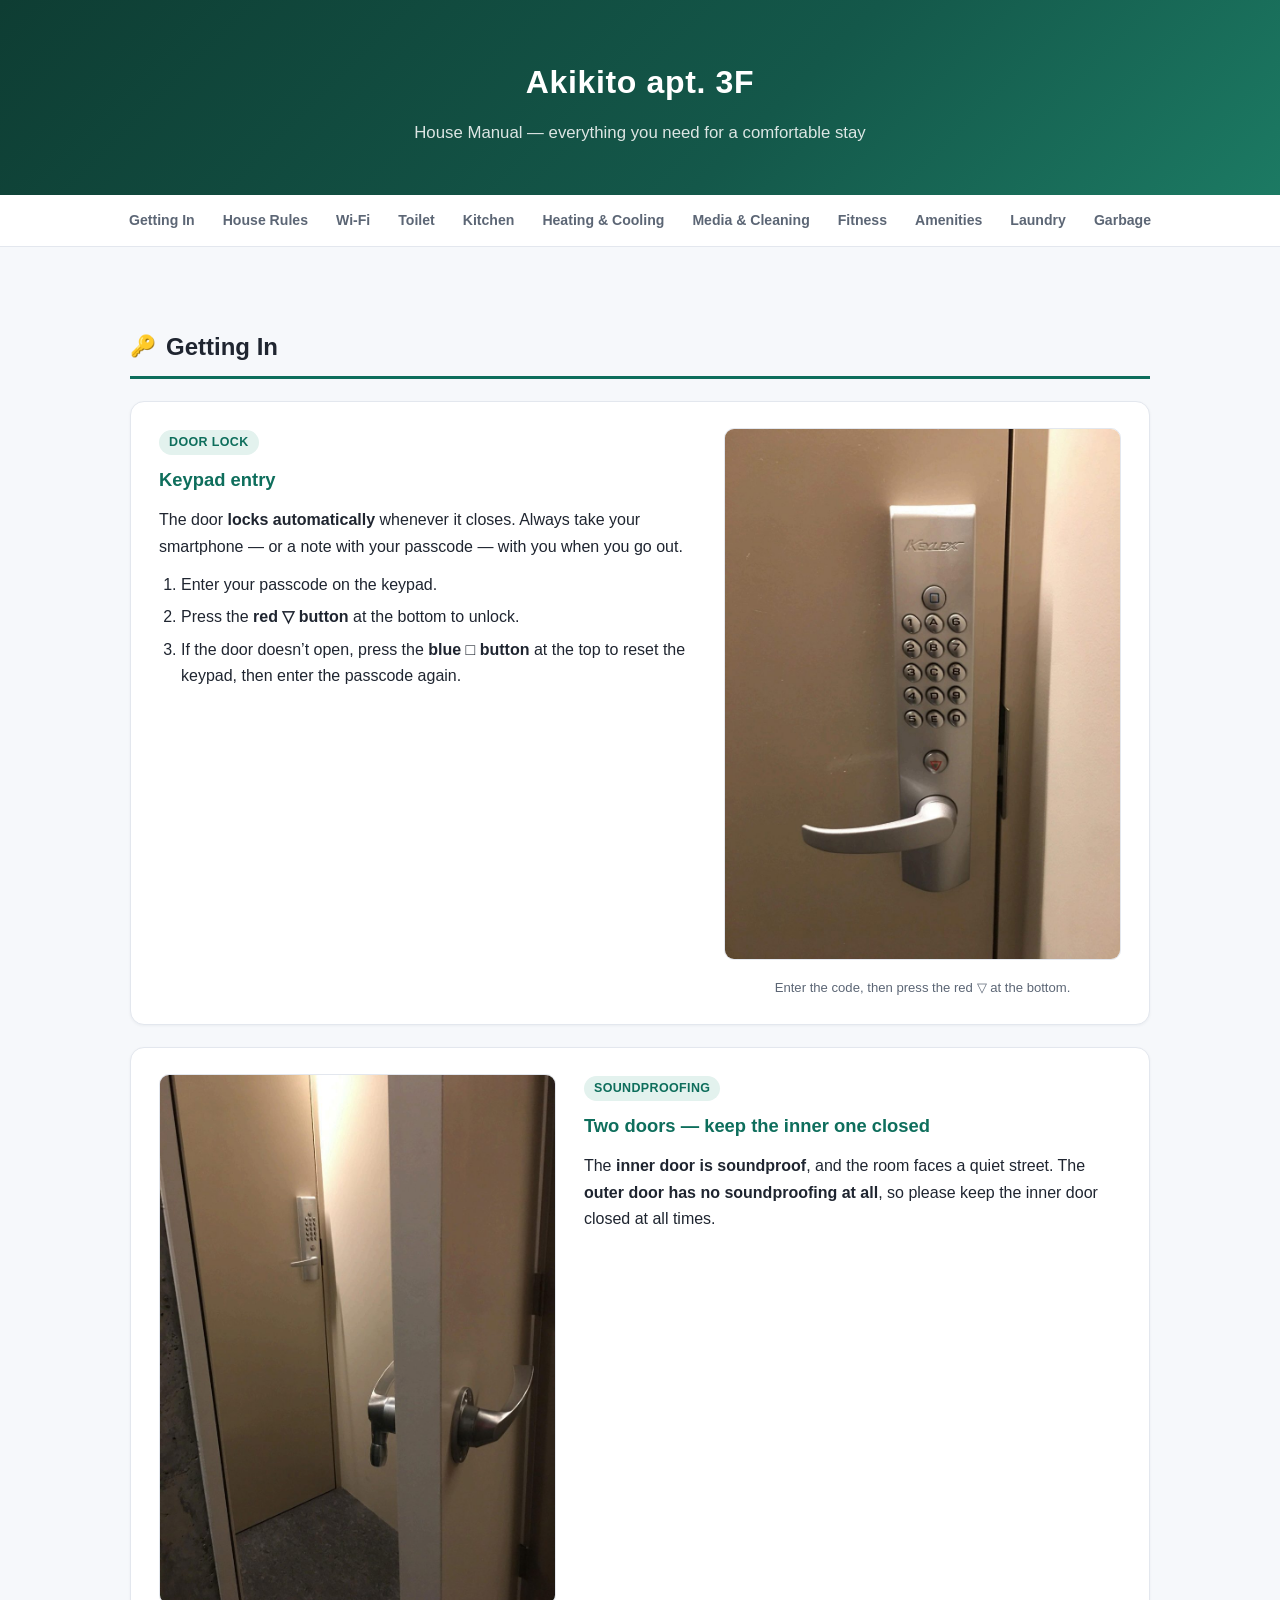
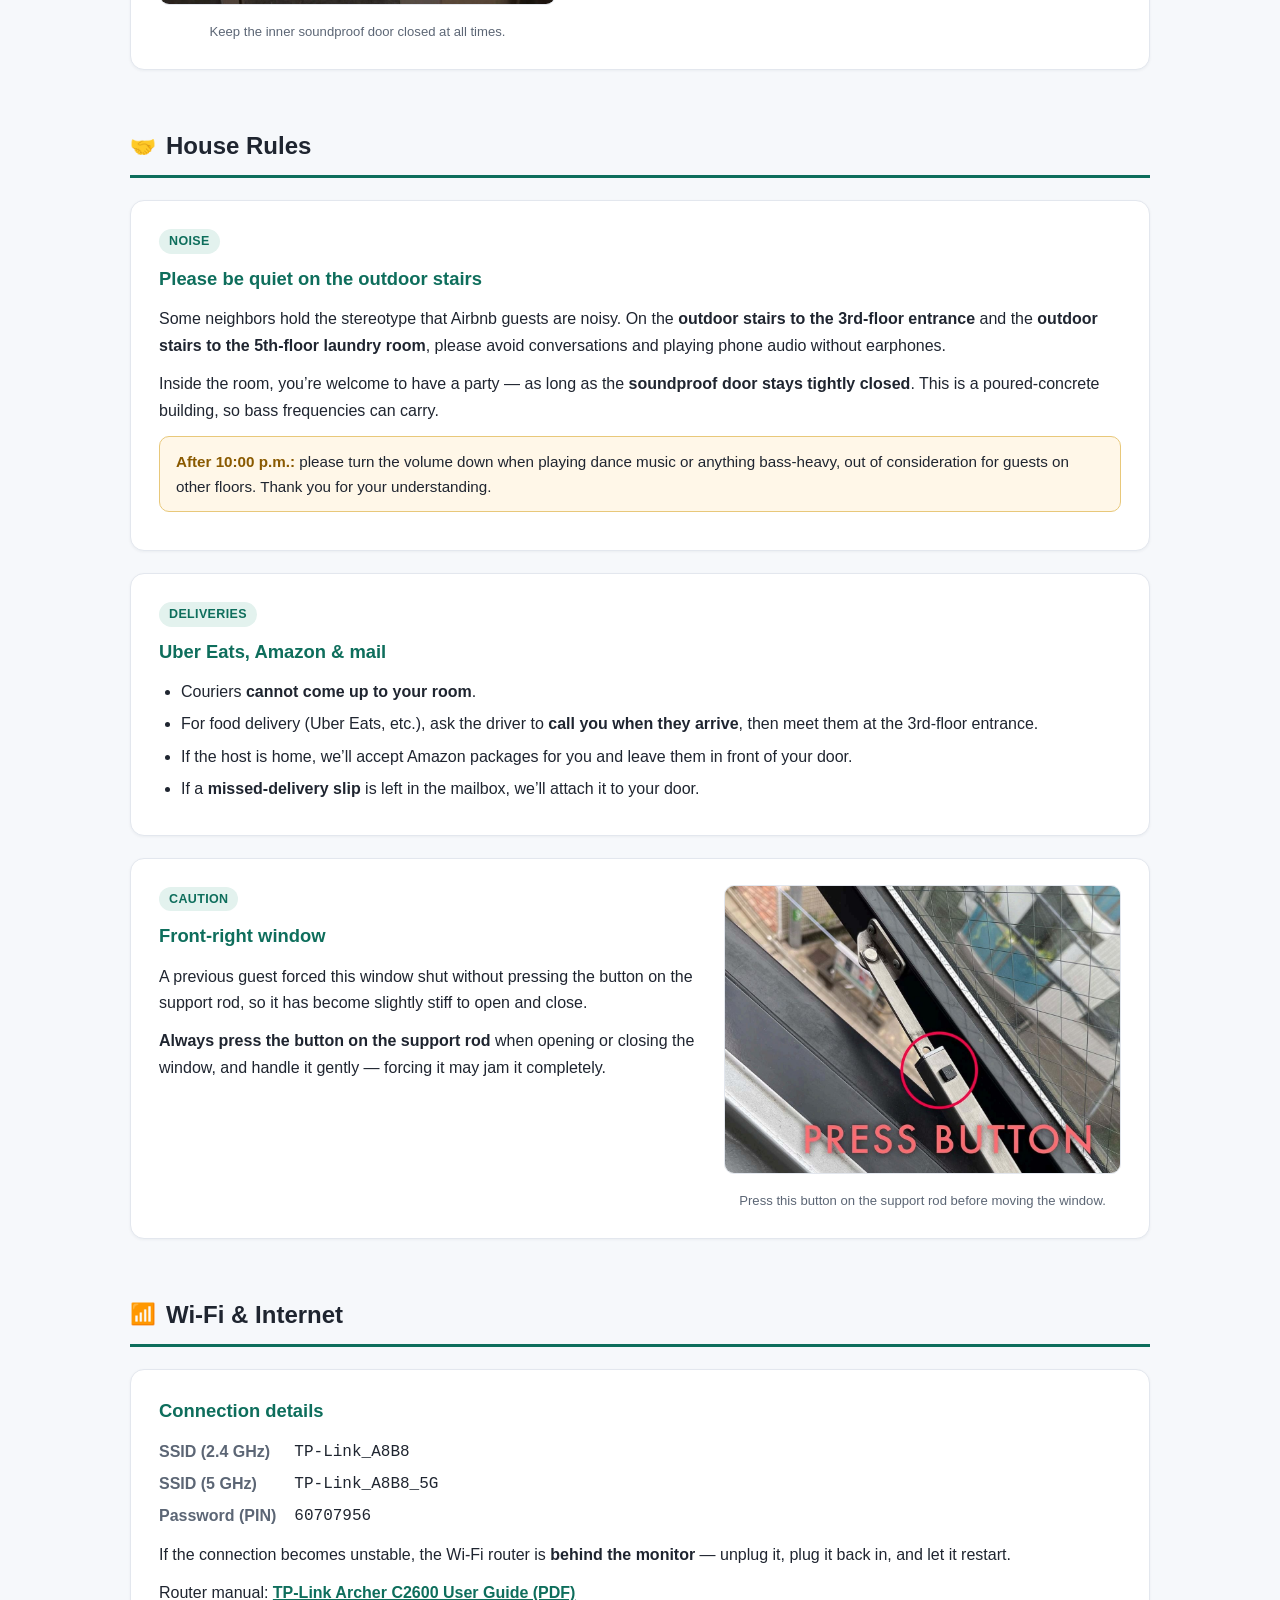
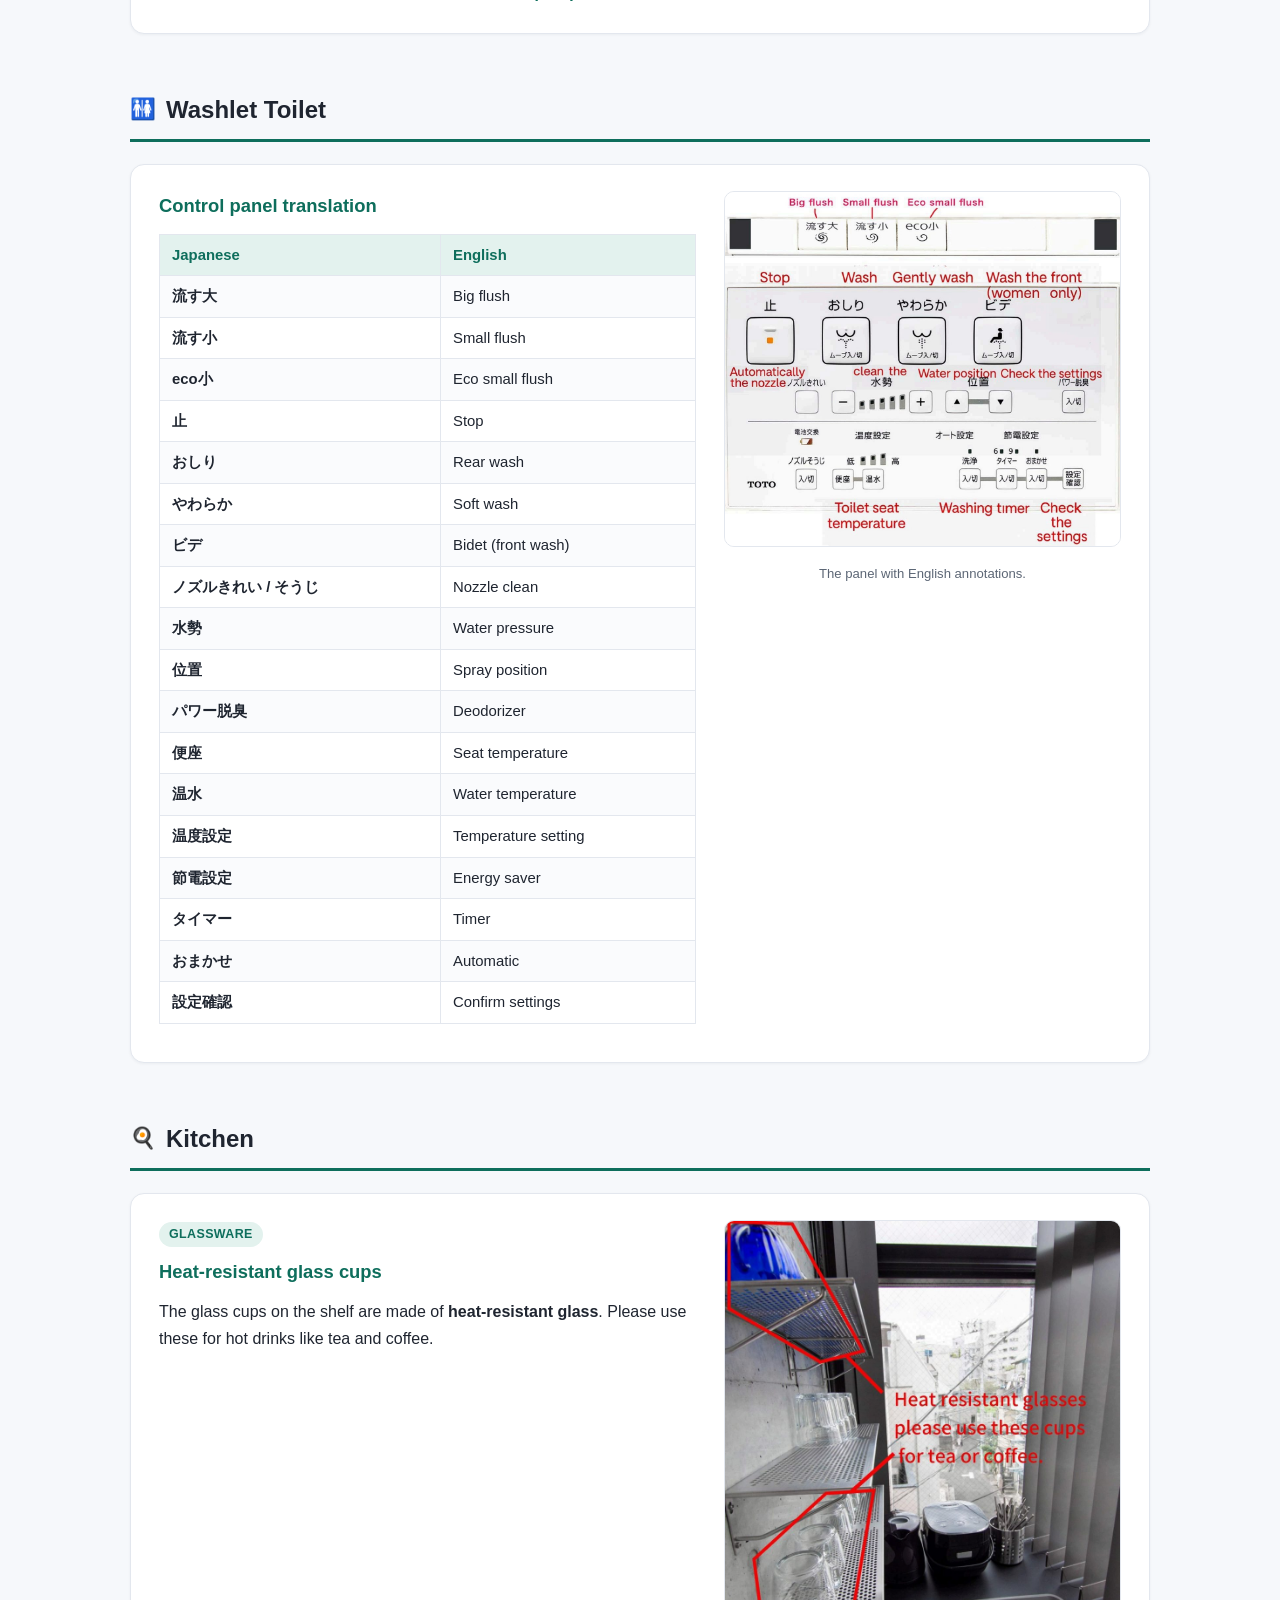
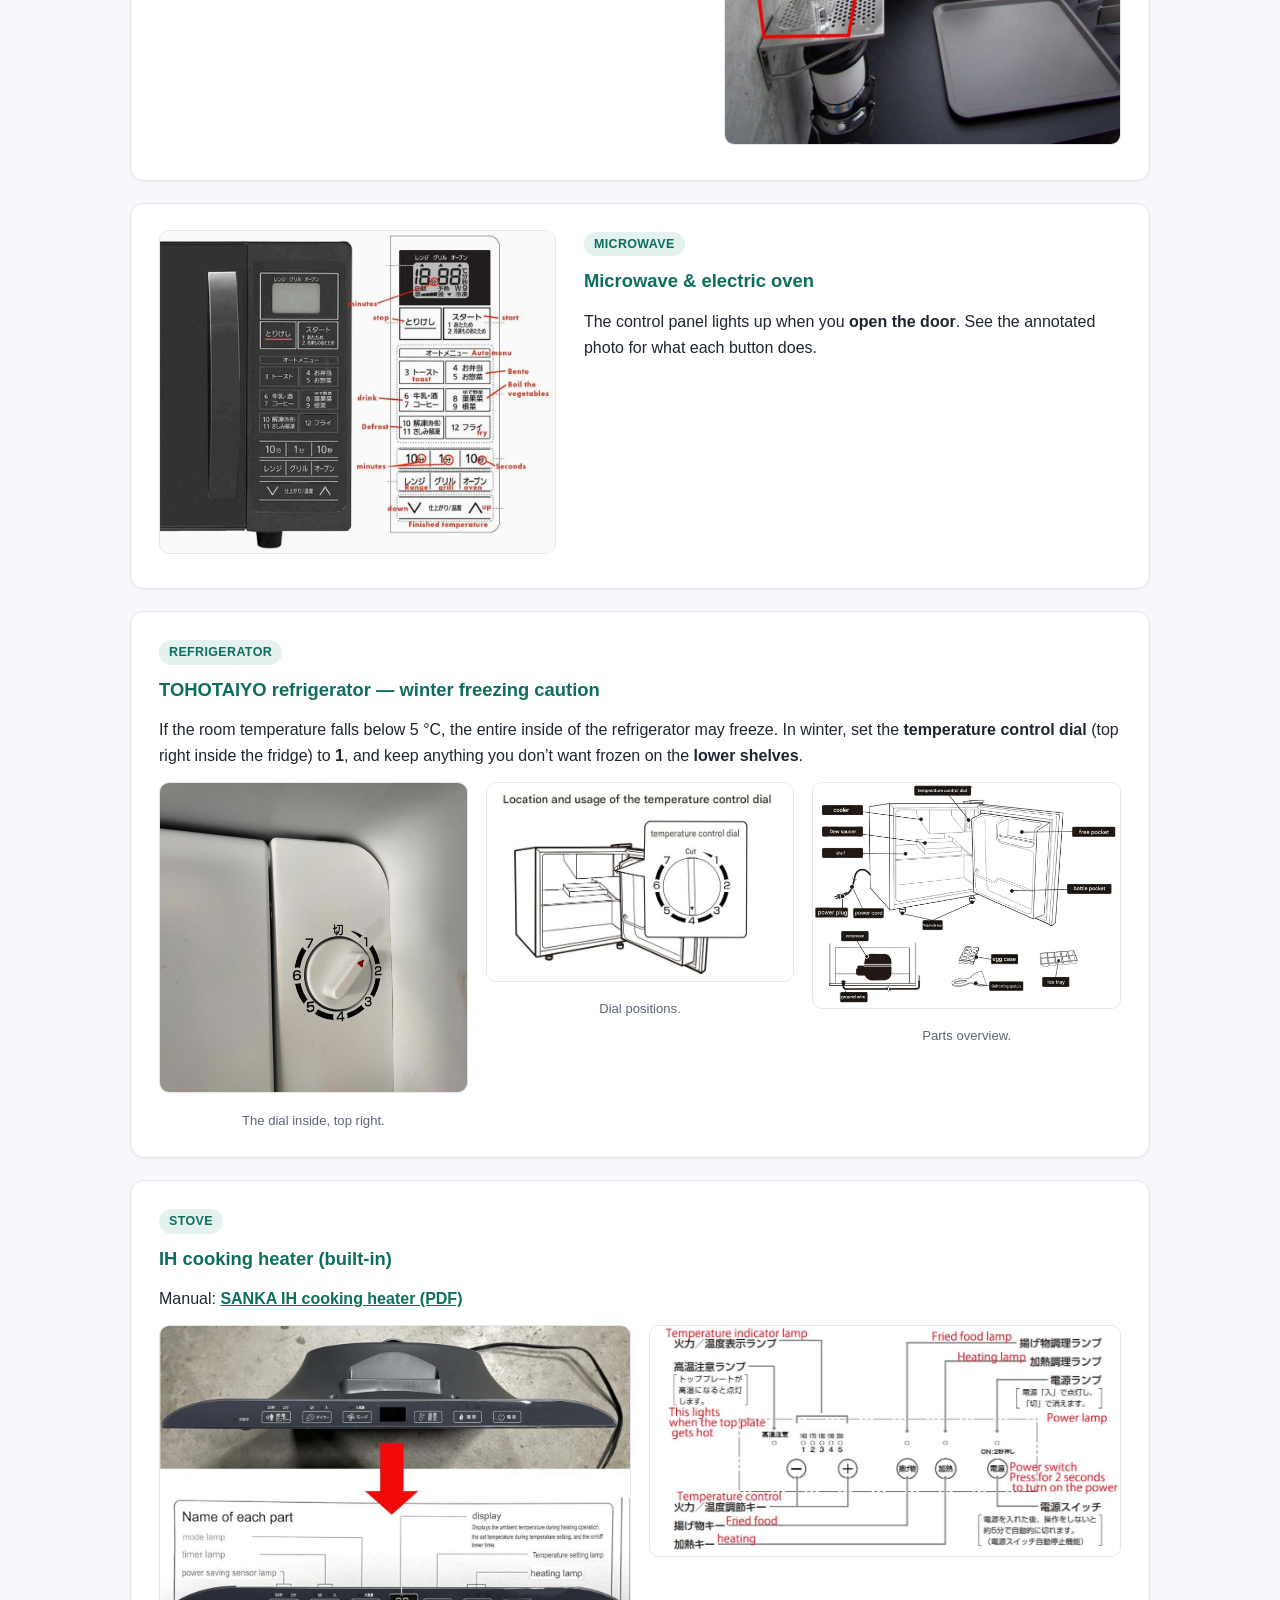
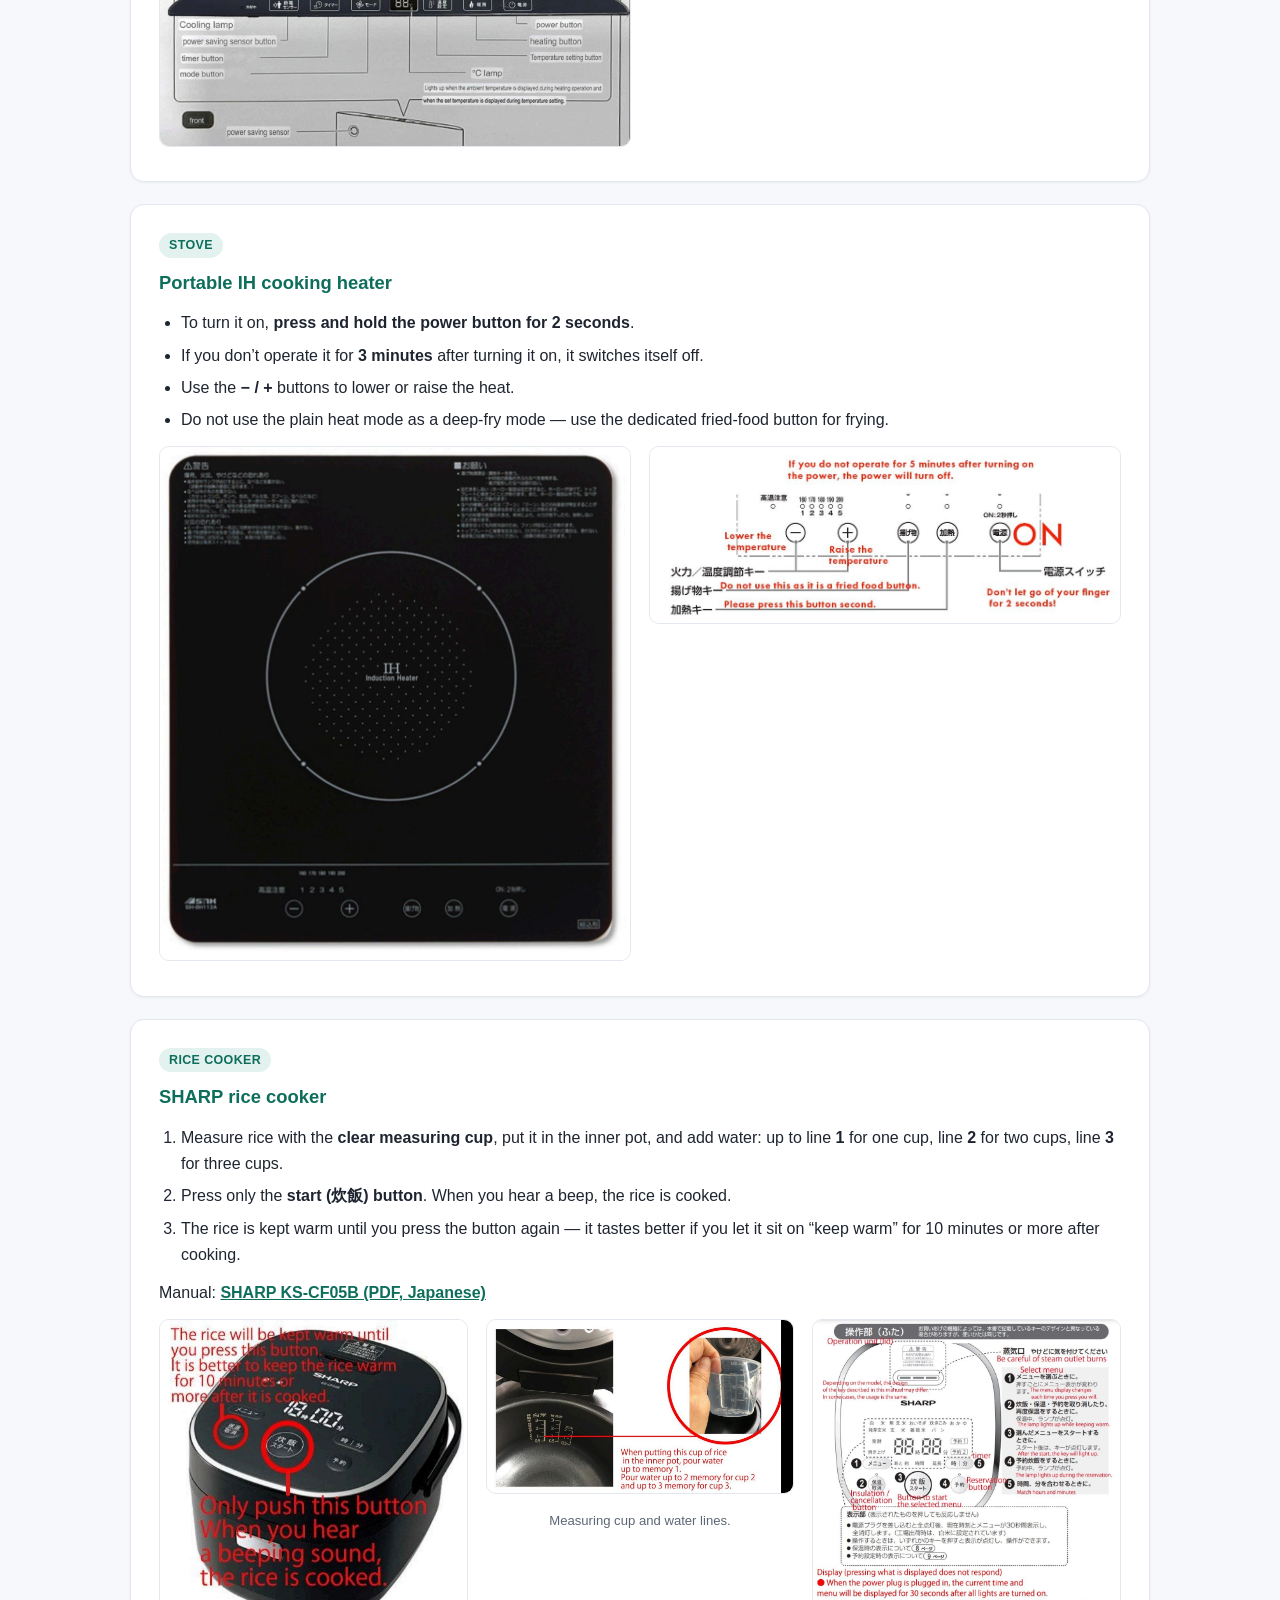
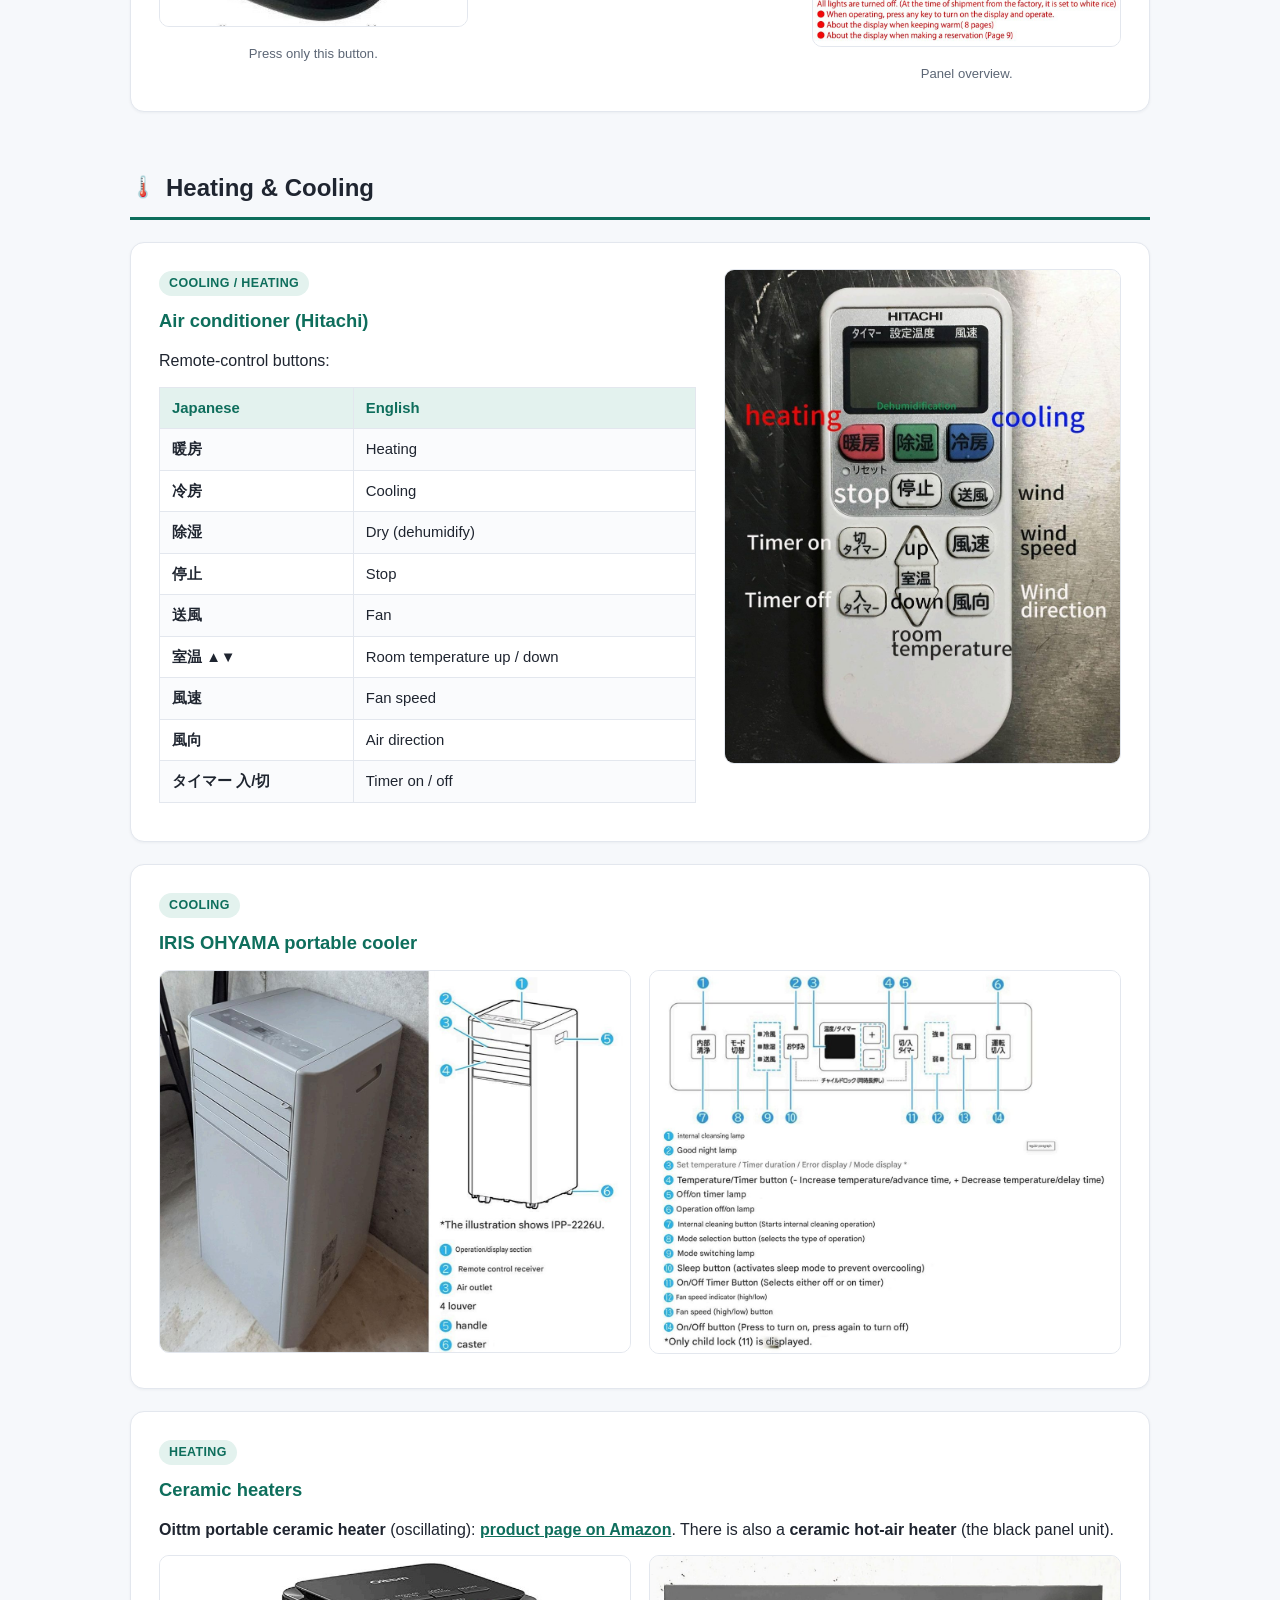
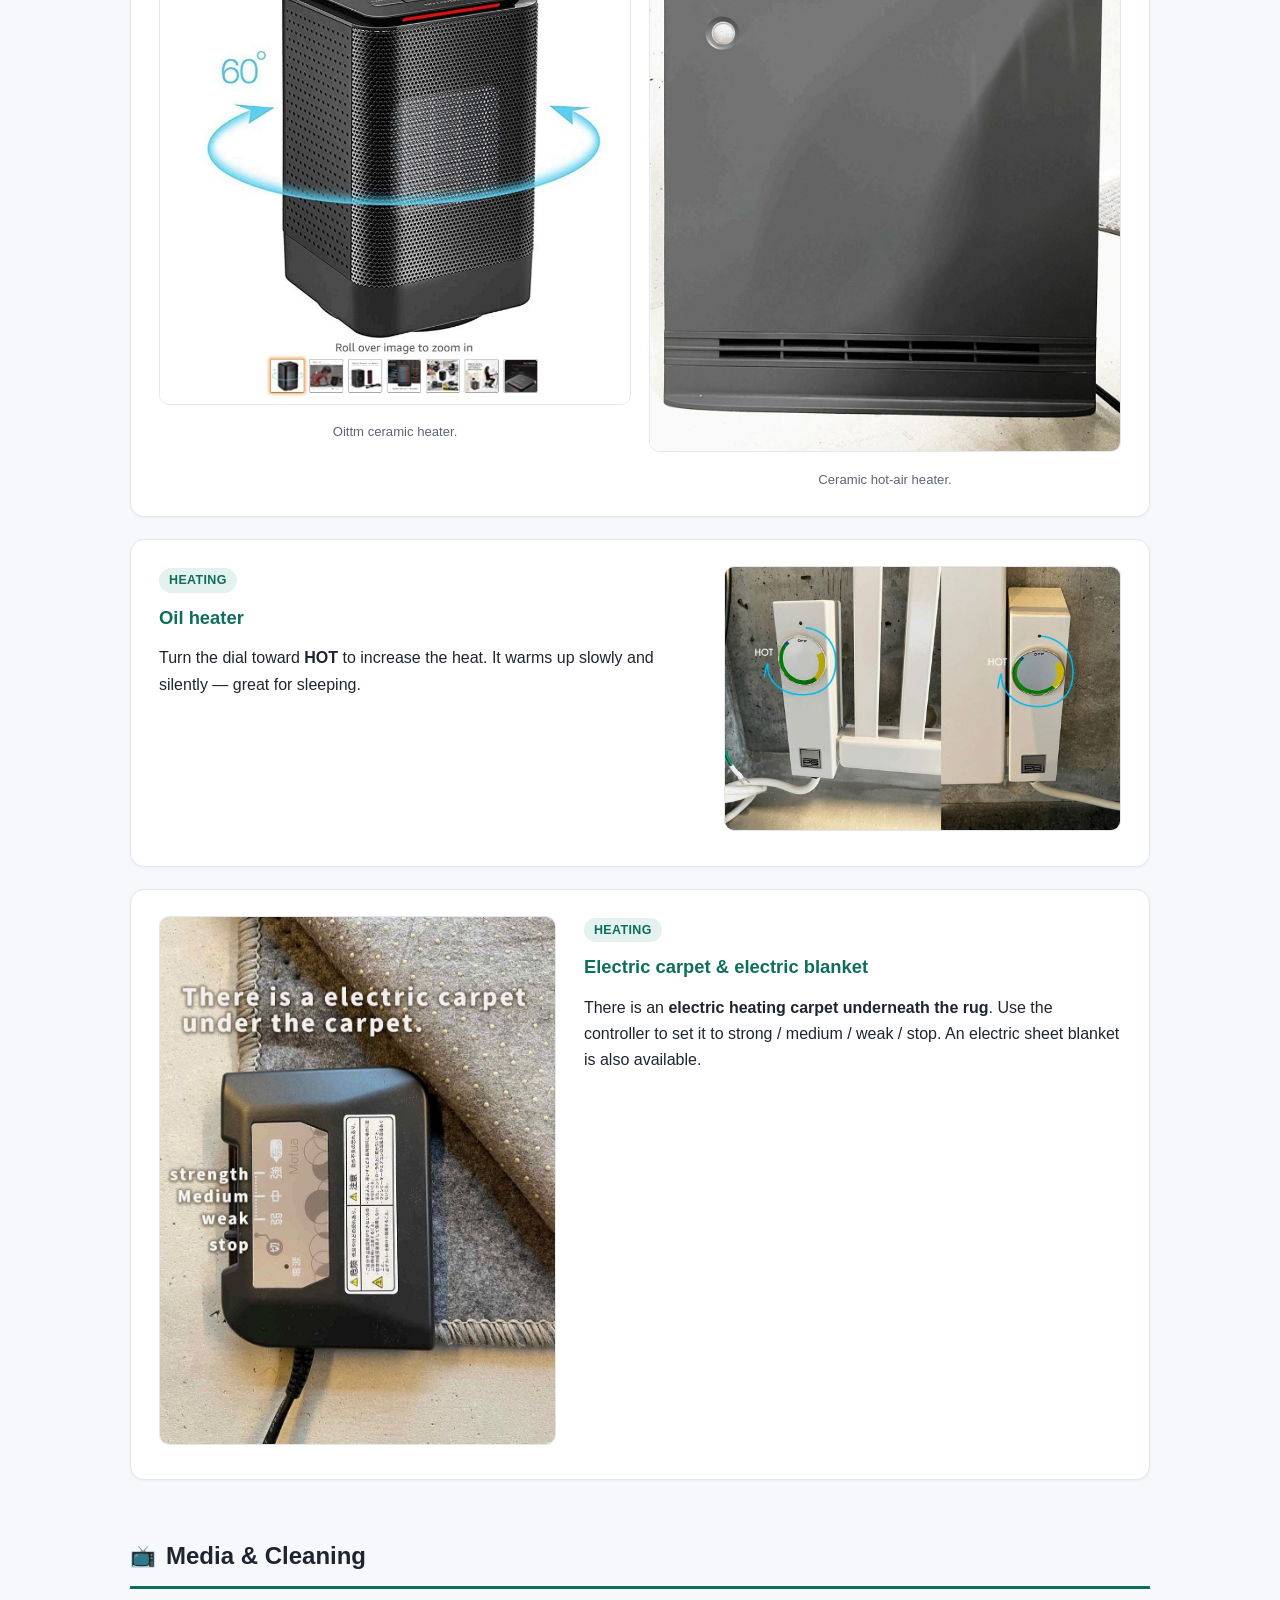
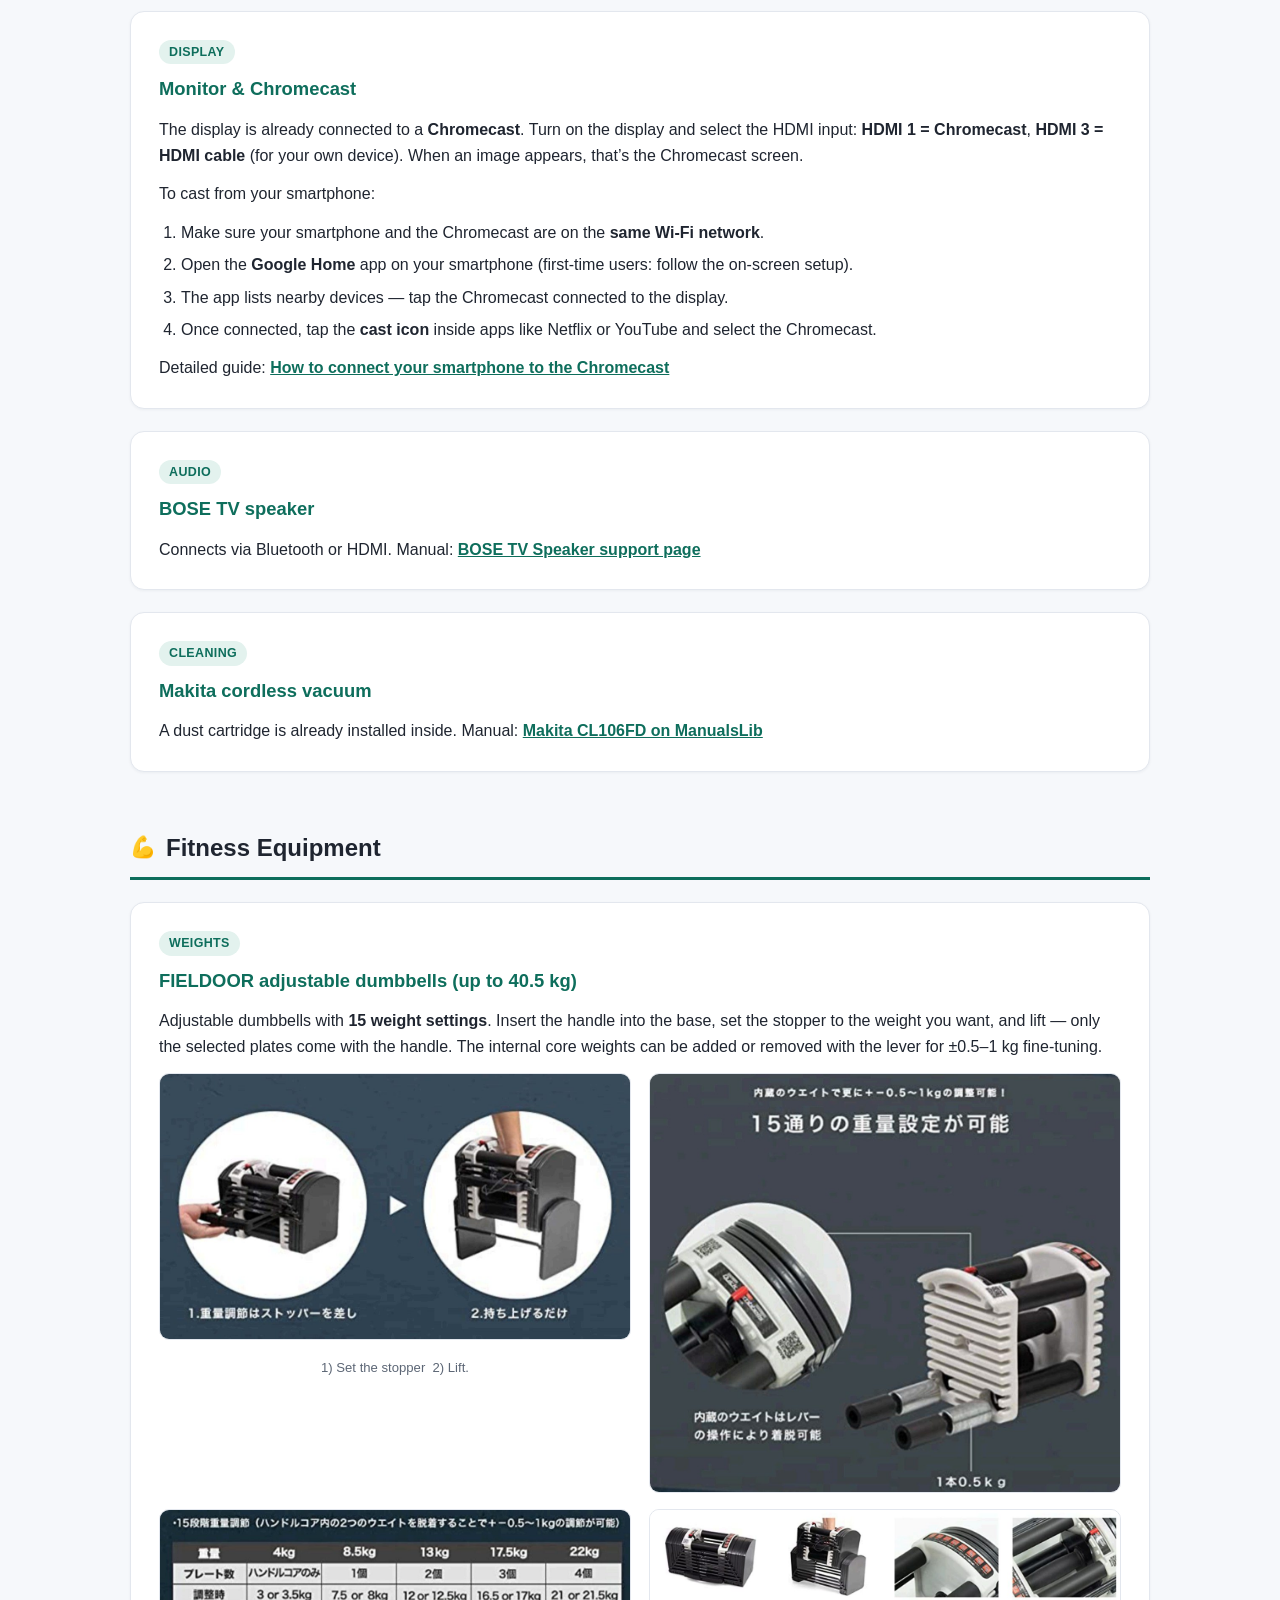
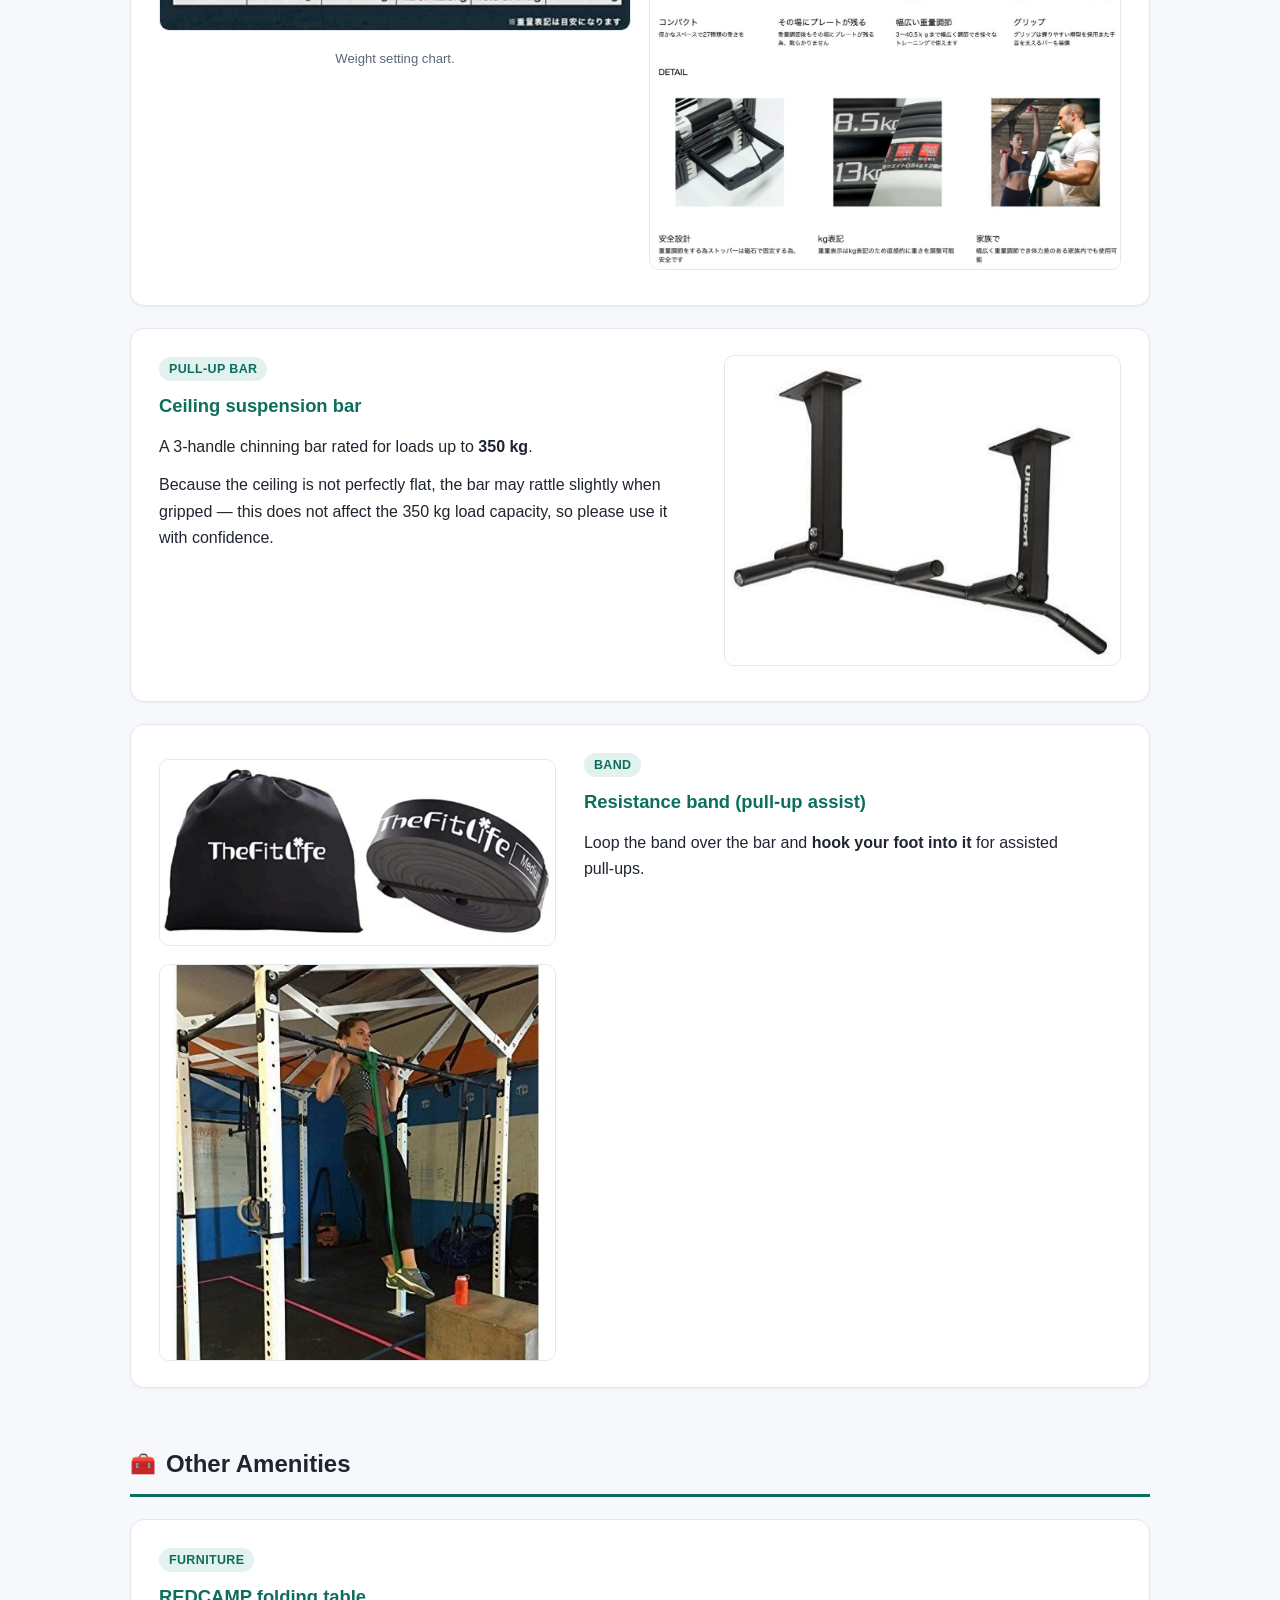
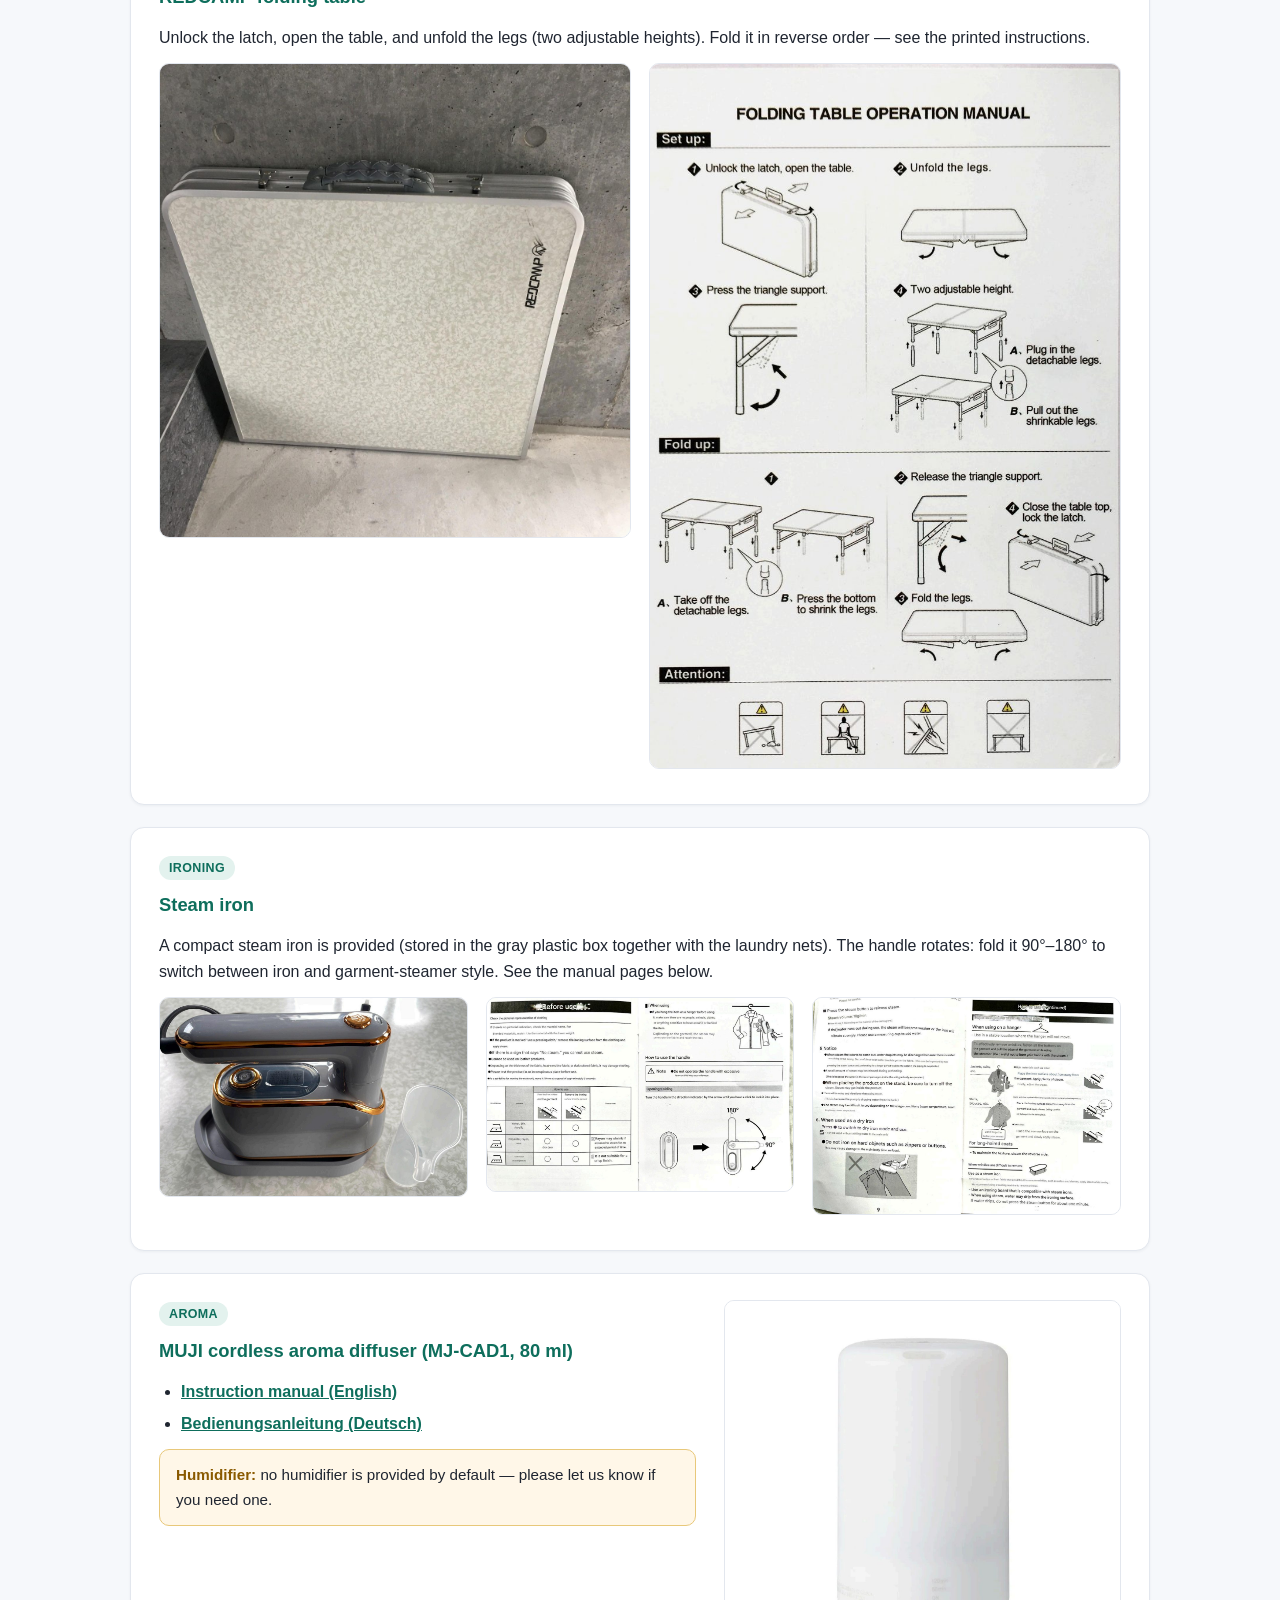
==== commit ab25cb07: "Fix dead BOSE TV Speaker manual link on 3F page Co-Authored-By: Claude Fable 5 <noreply@anthropic.co" ====
--- a/3f/index.html
+++ b/3f/index.html
@@ -321,7 +321,7 @@
     <div class="card">
       <span class="tag">Audio</span>
       <h3>BOSE TV speaker</h3>
-      <p>Connects via Bluetooth or HDMI. Manual: <a href="https://assets.bose.com/content/dam/Bose_DAM/Web/consumer_electronics/global/products/speakers/bose_tv_speaker/pdf/852004_og_tv-speaker_en.pdf" target="_blank" rel="noopener">BOSE TV Speaker owner’s guide (PDF)</a></p>
+      <p>Connects via Bluetooth or HDMI. Manual: <a href="https://support.bose.com/s/product/bose-tv-speaker/01t8c00000OydAjAAJ?language=en_US" target="_blank" rel="noopener">BOSE TV Speaker support page</a></p>
     </div>
 
     <div class="card">
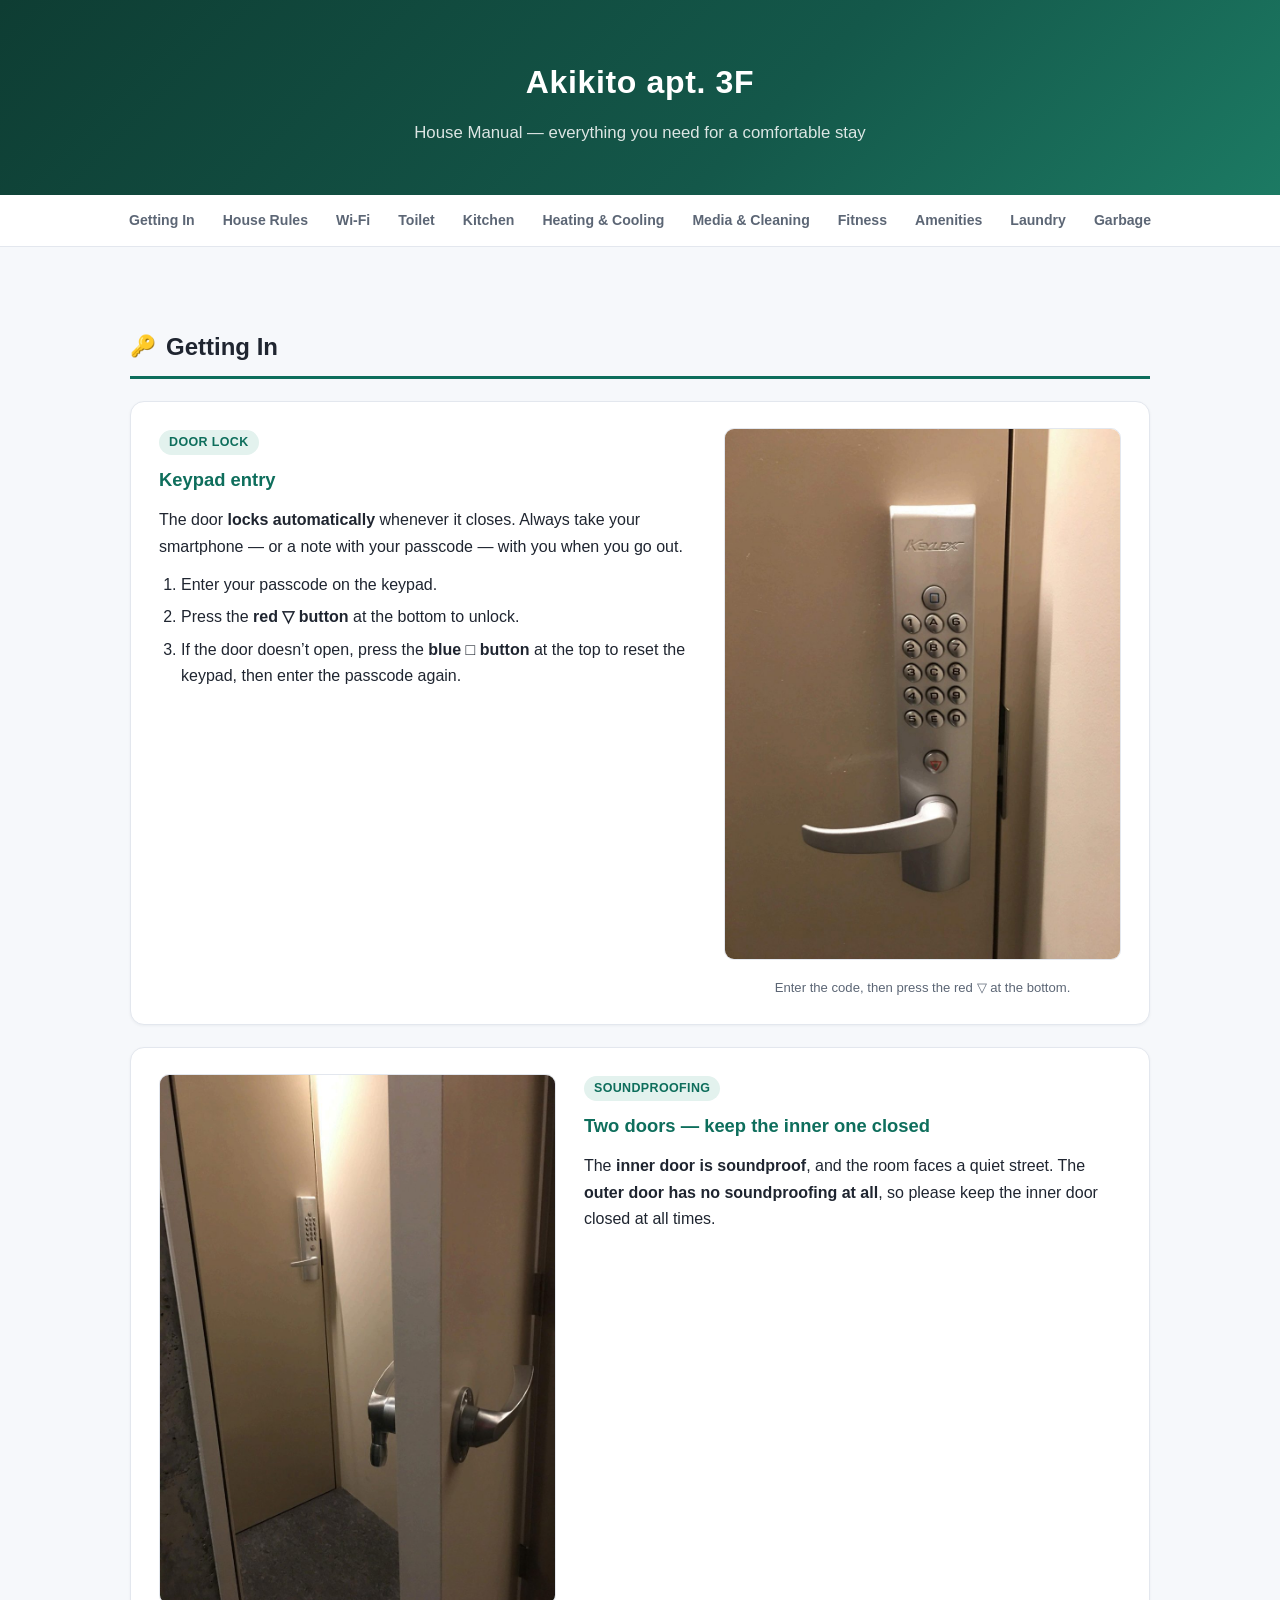
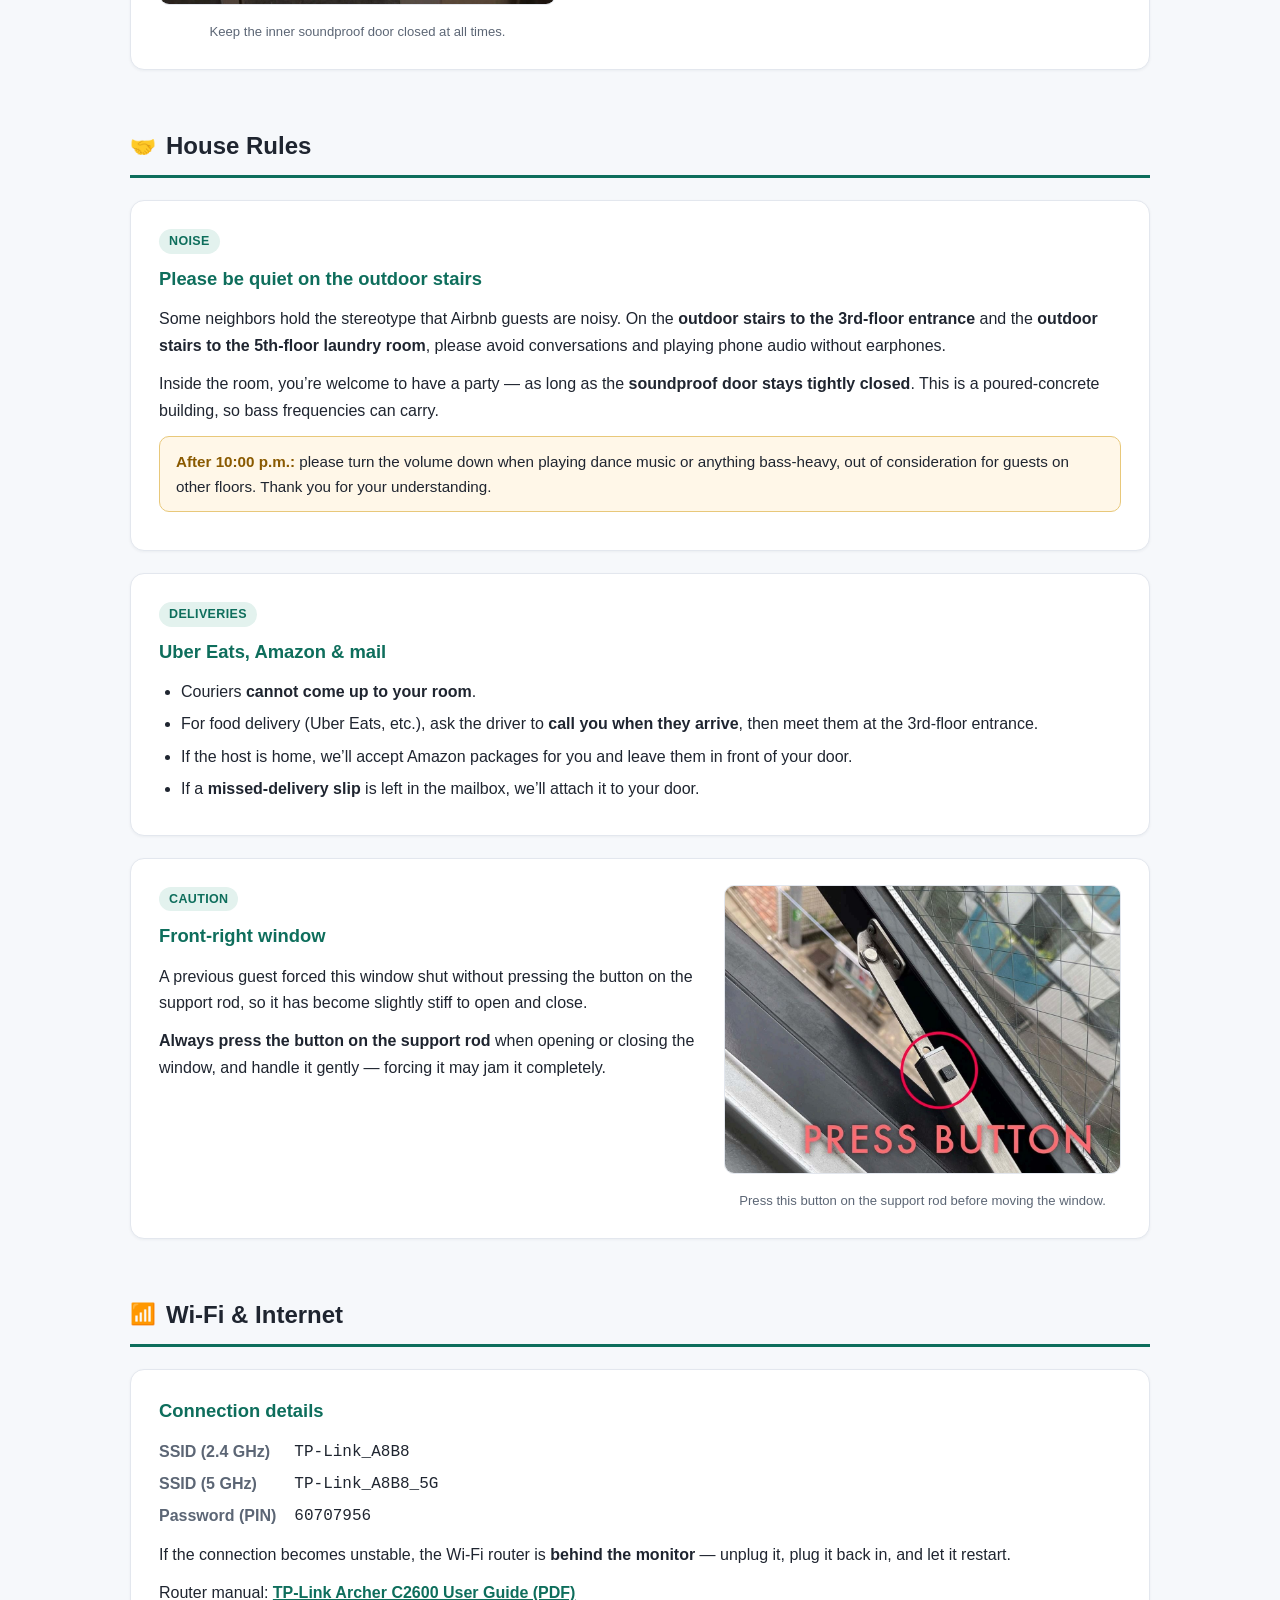
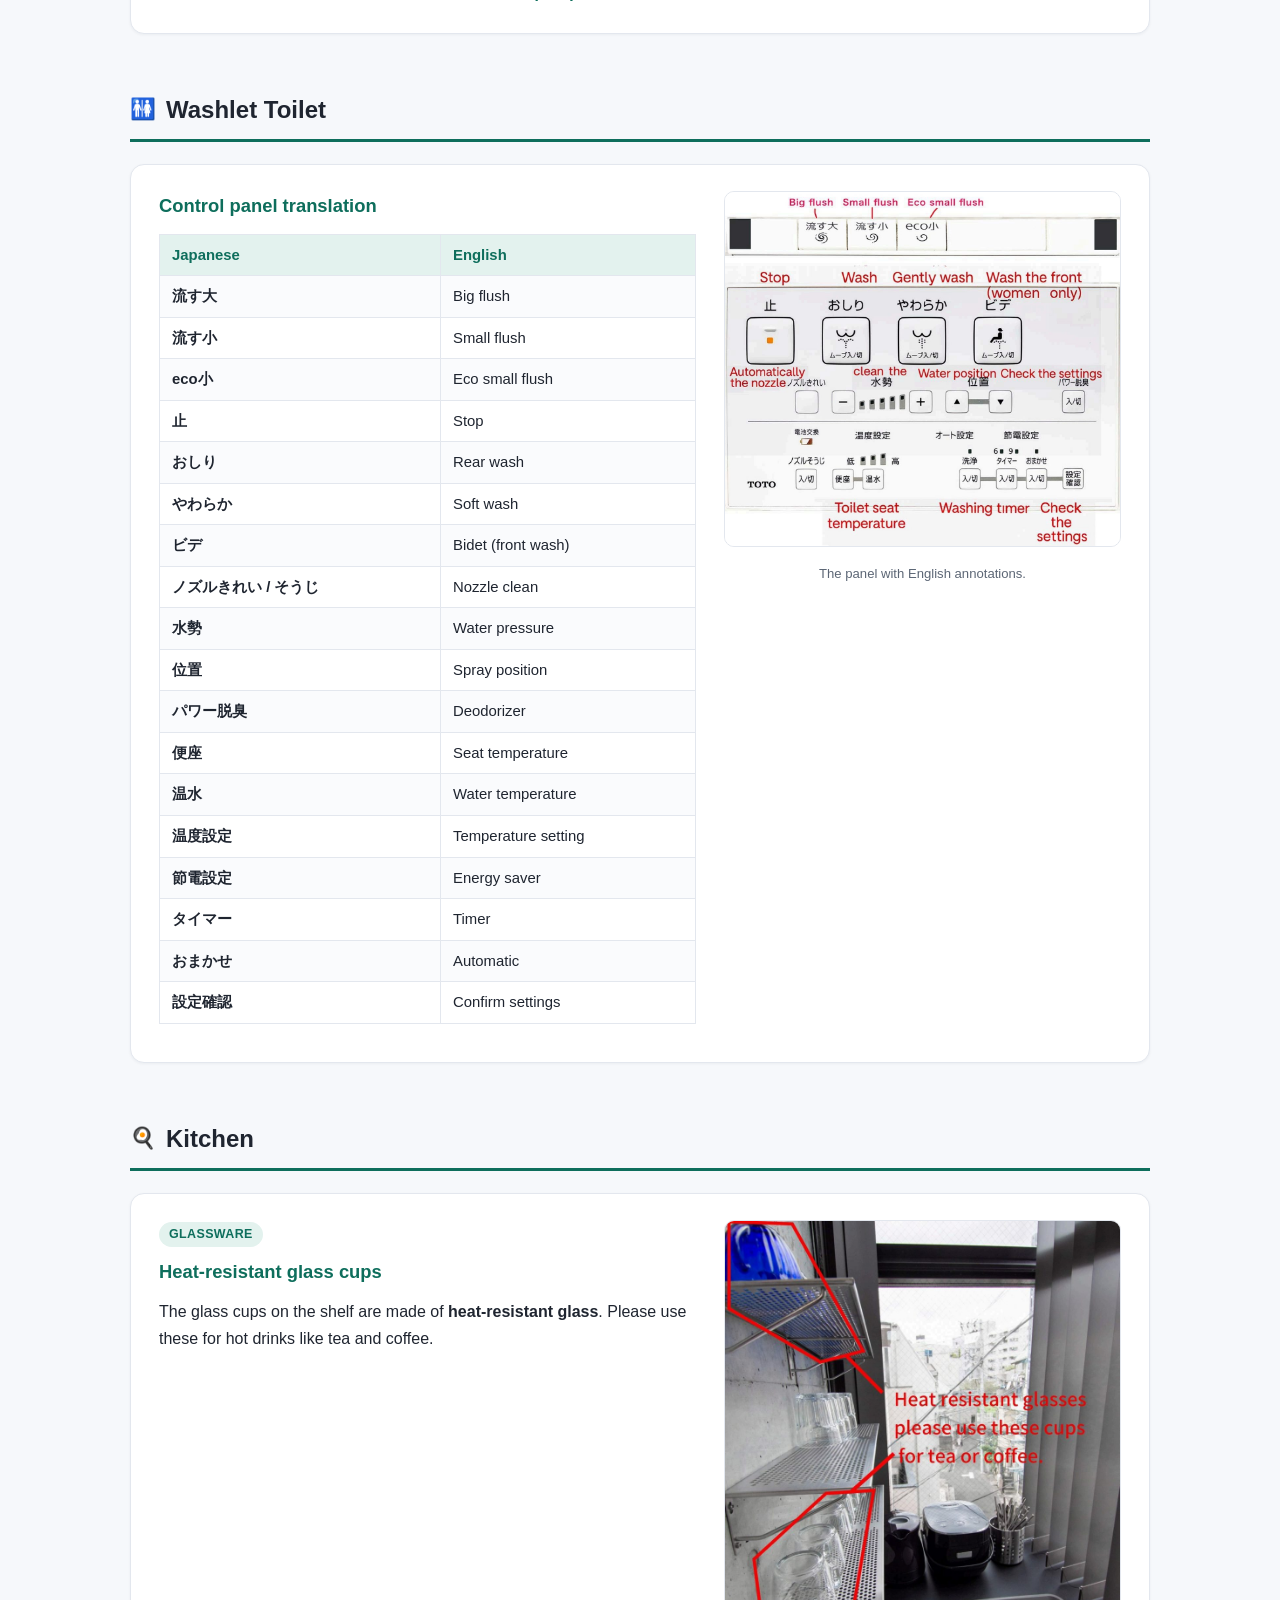
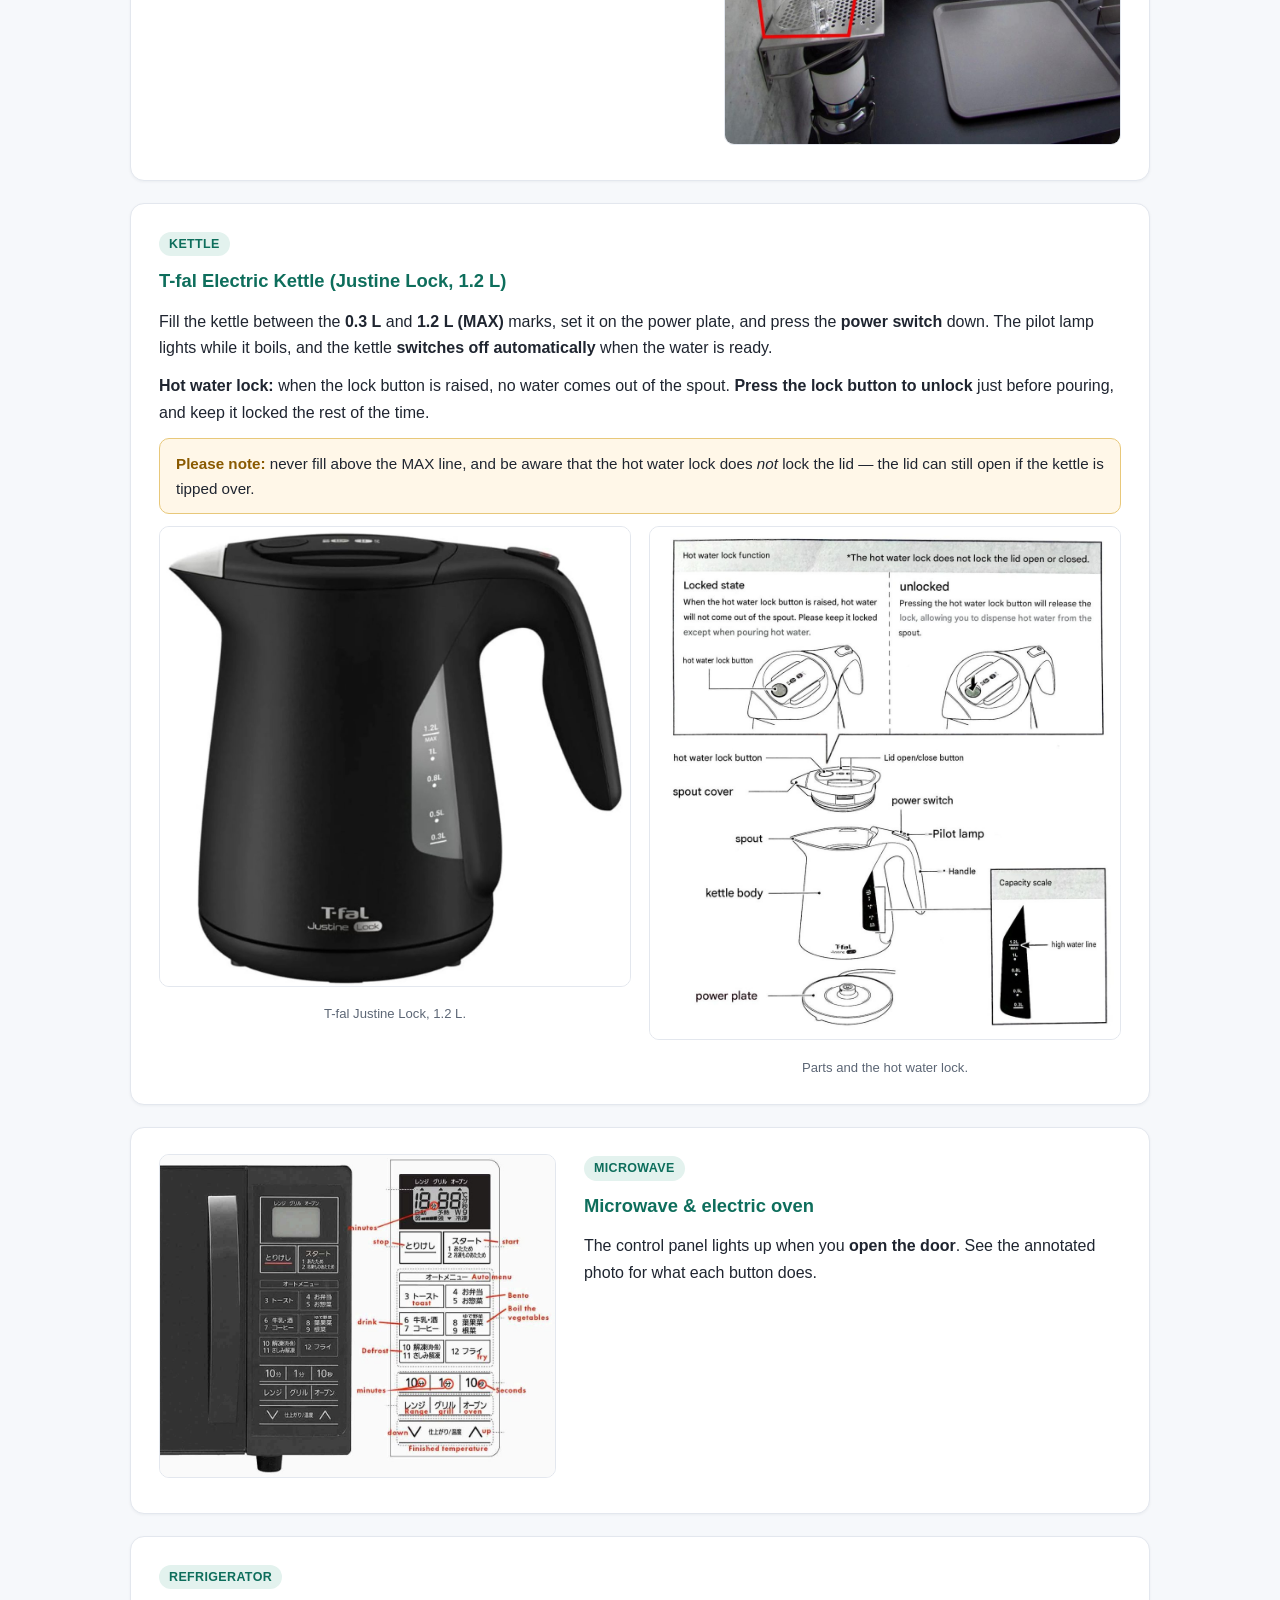
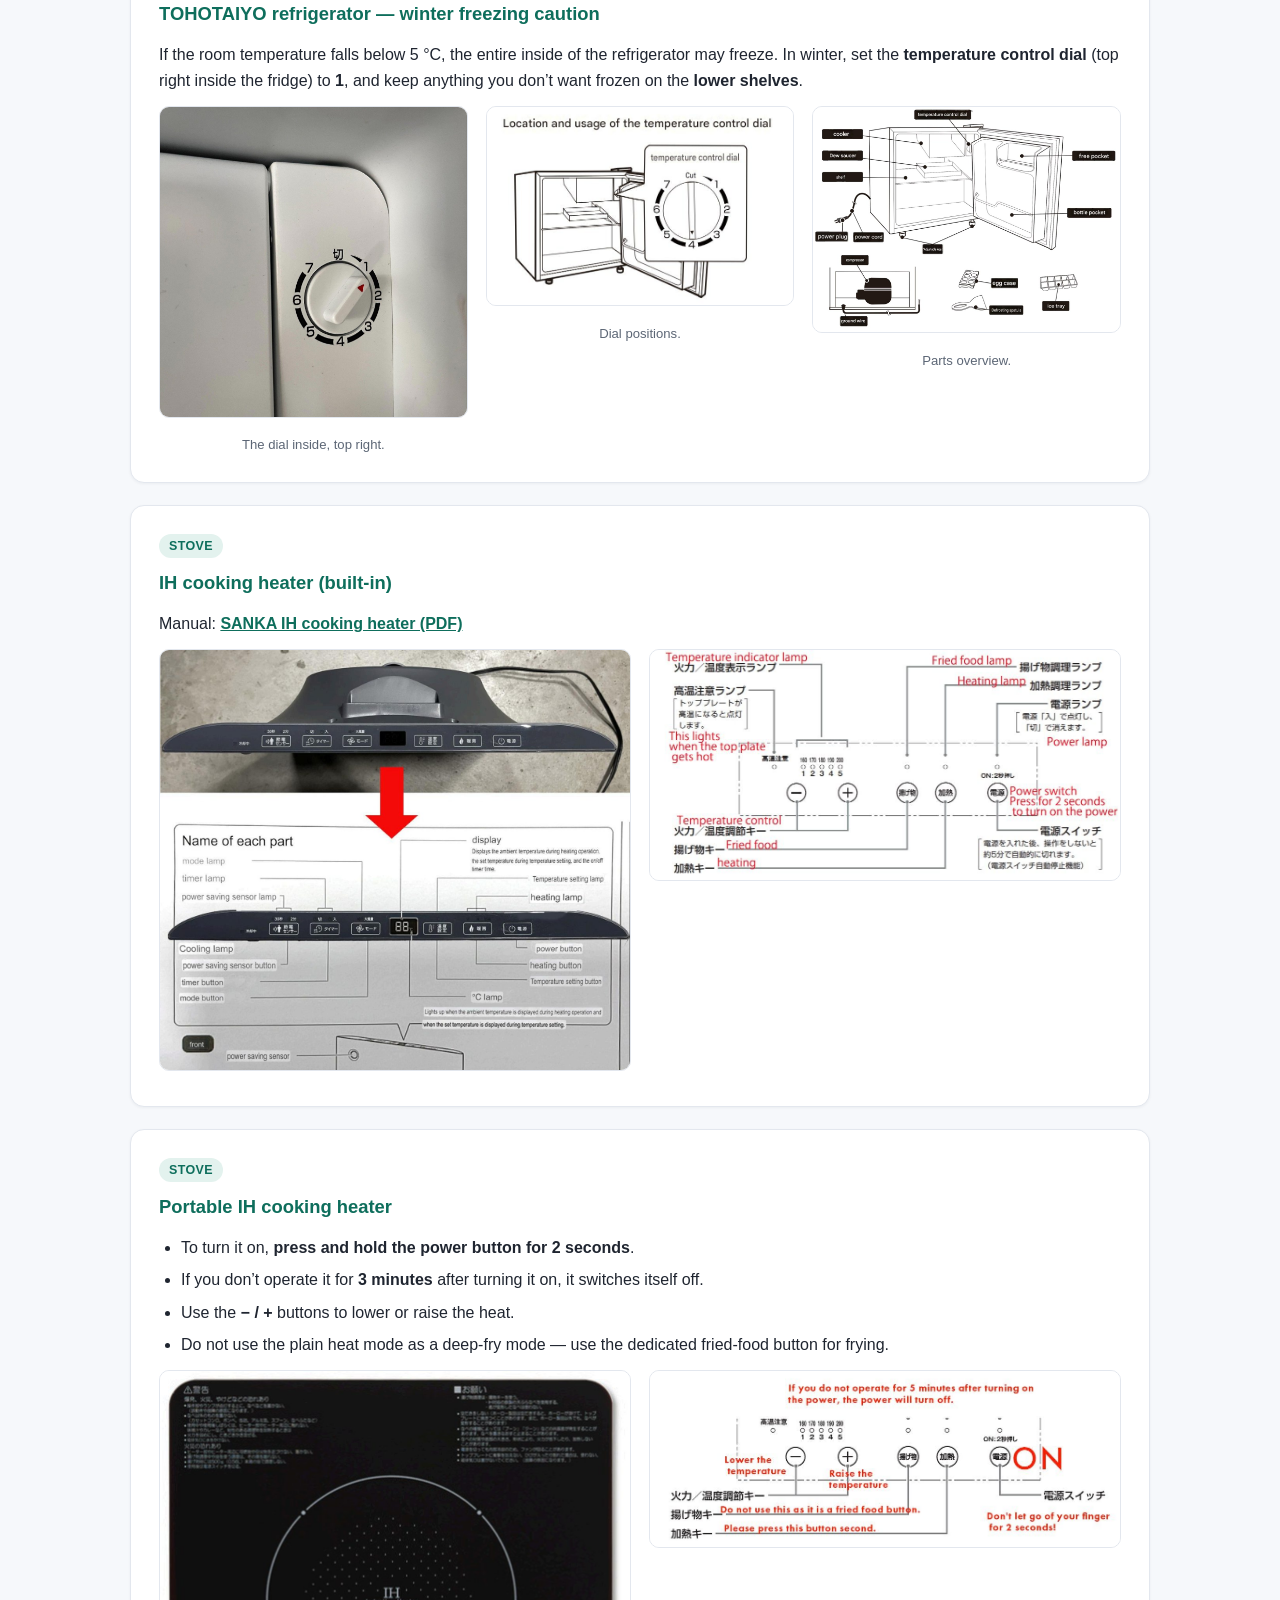
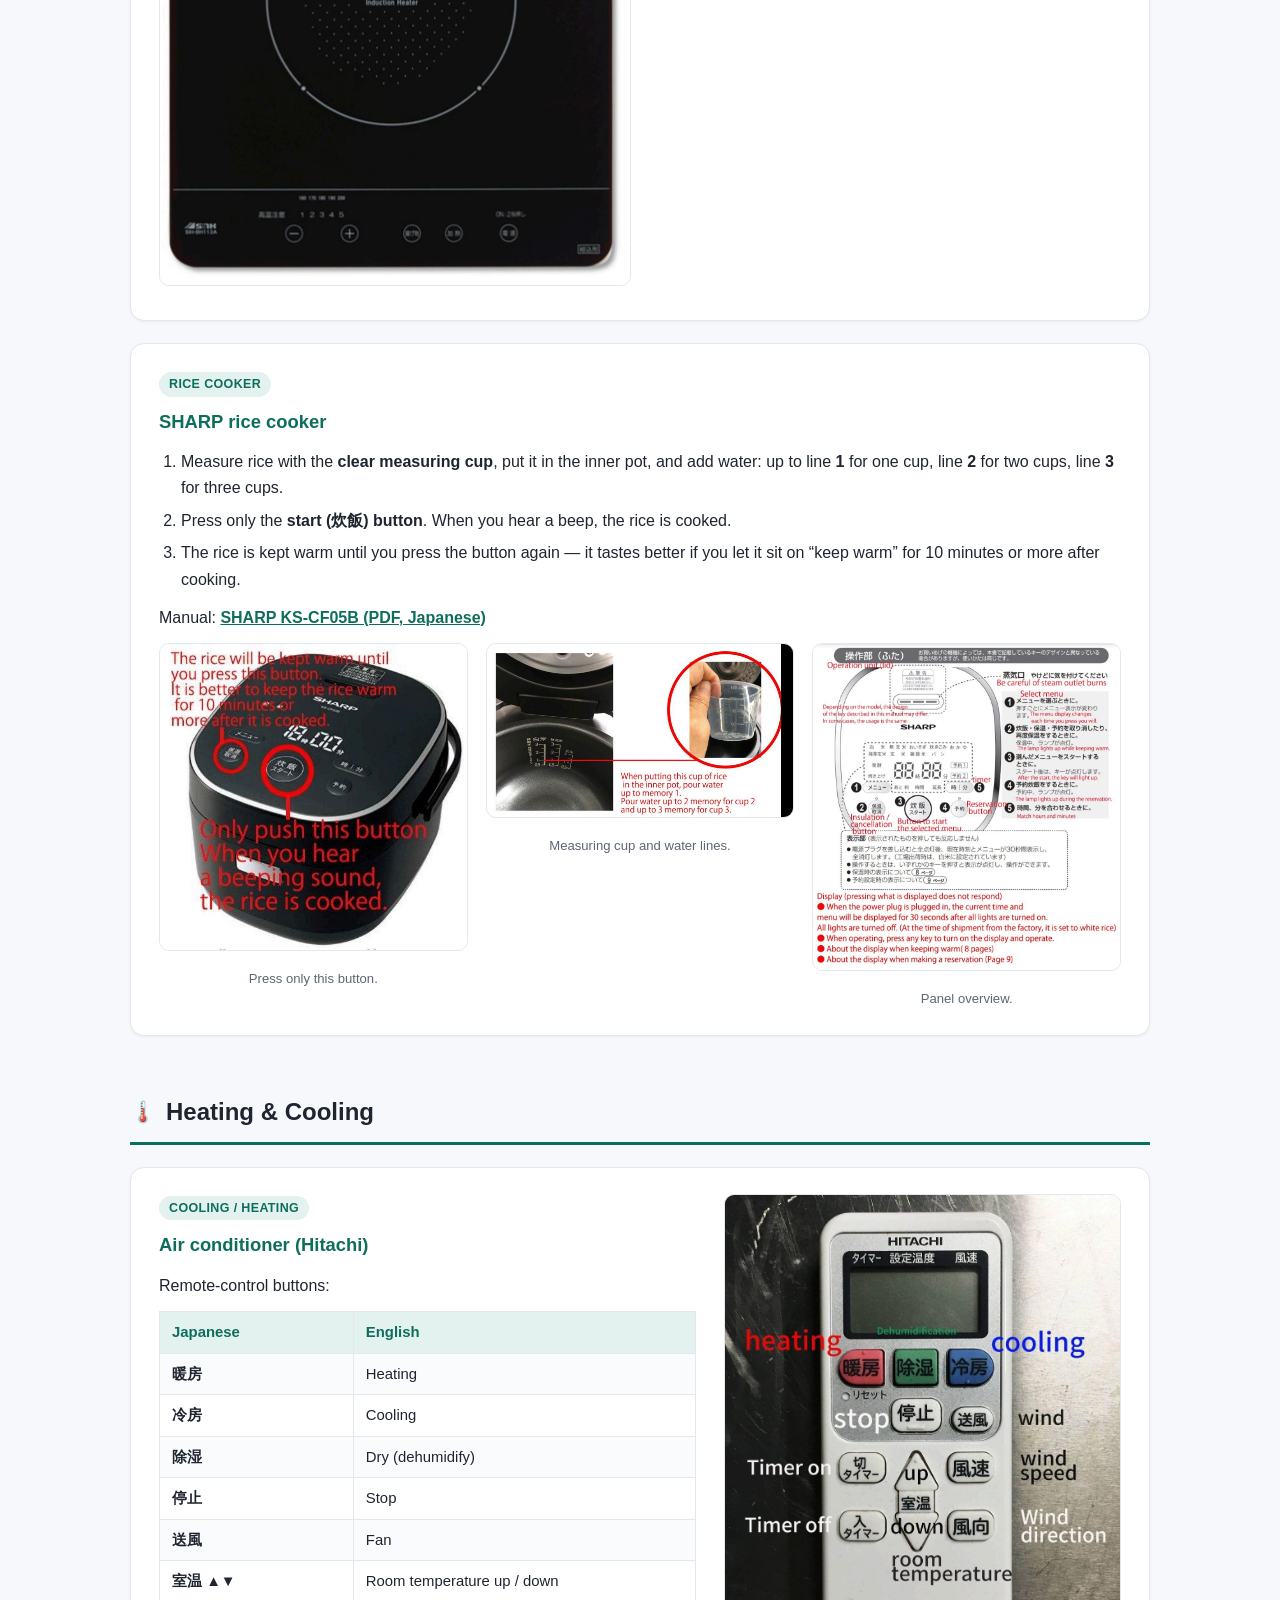
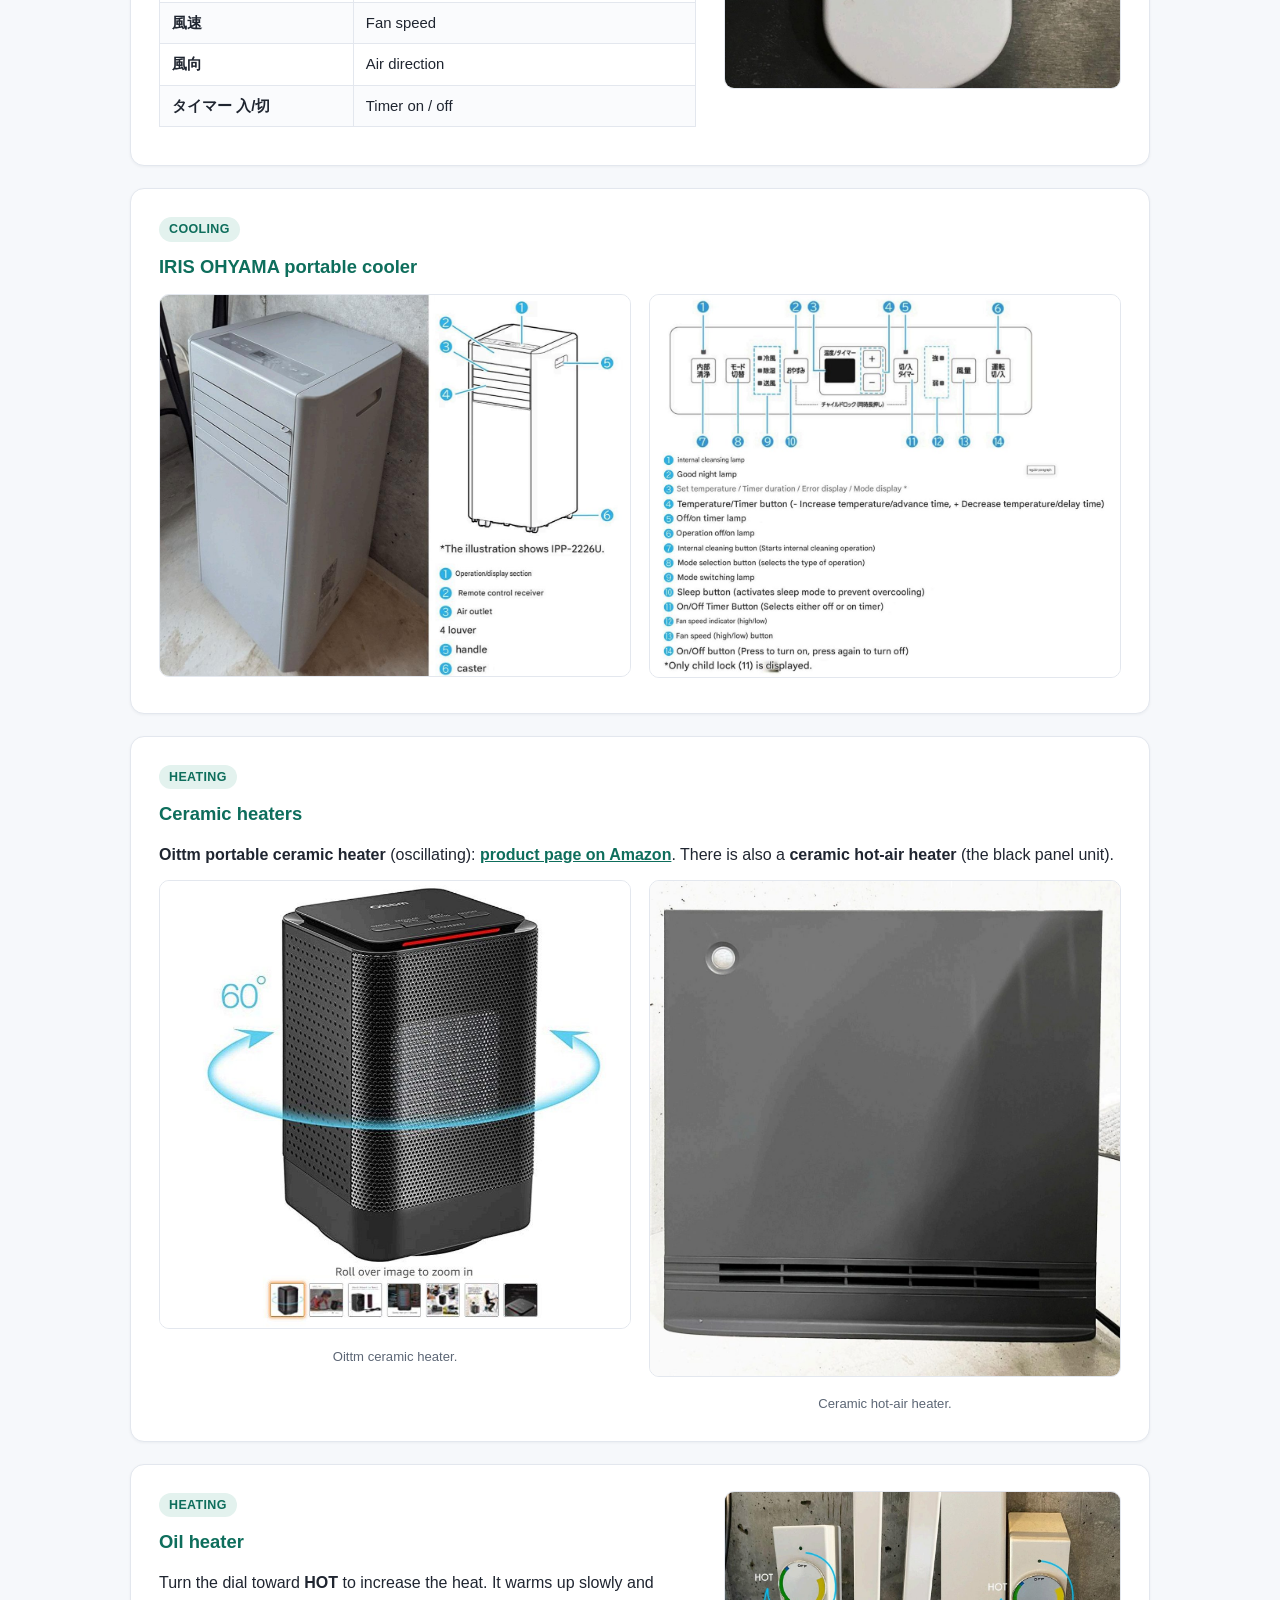
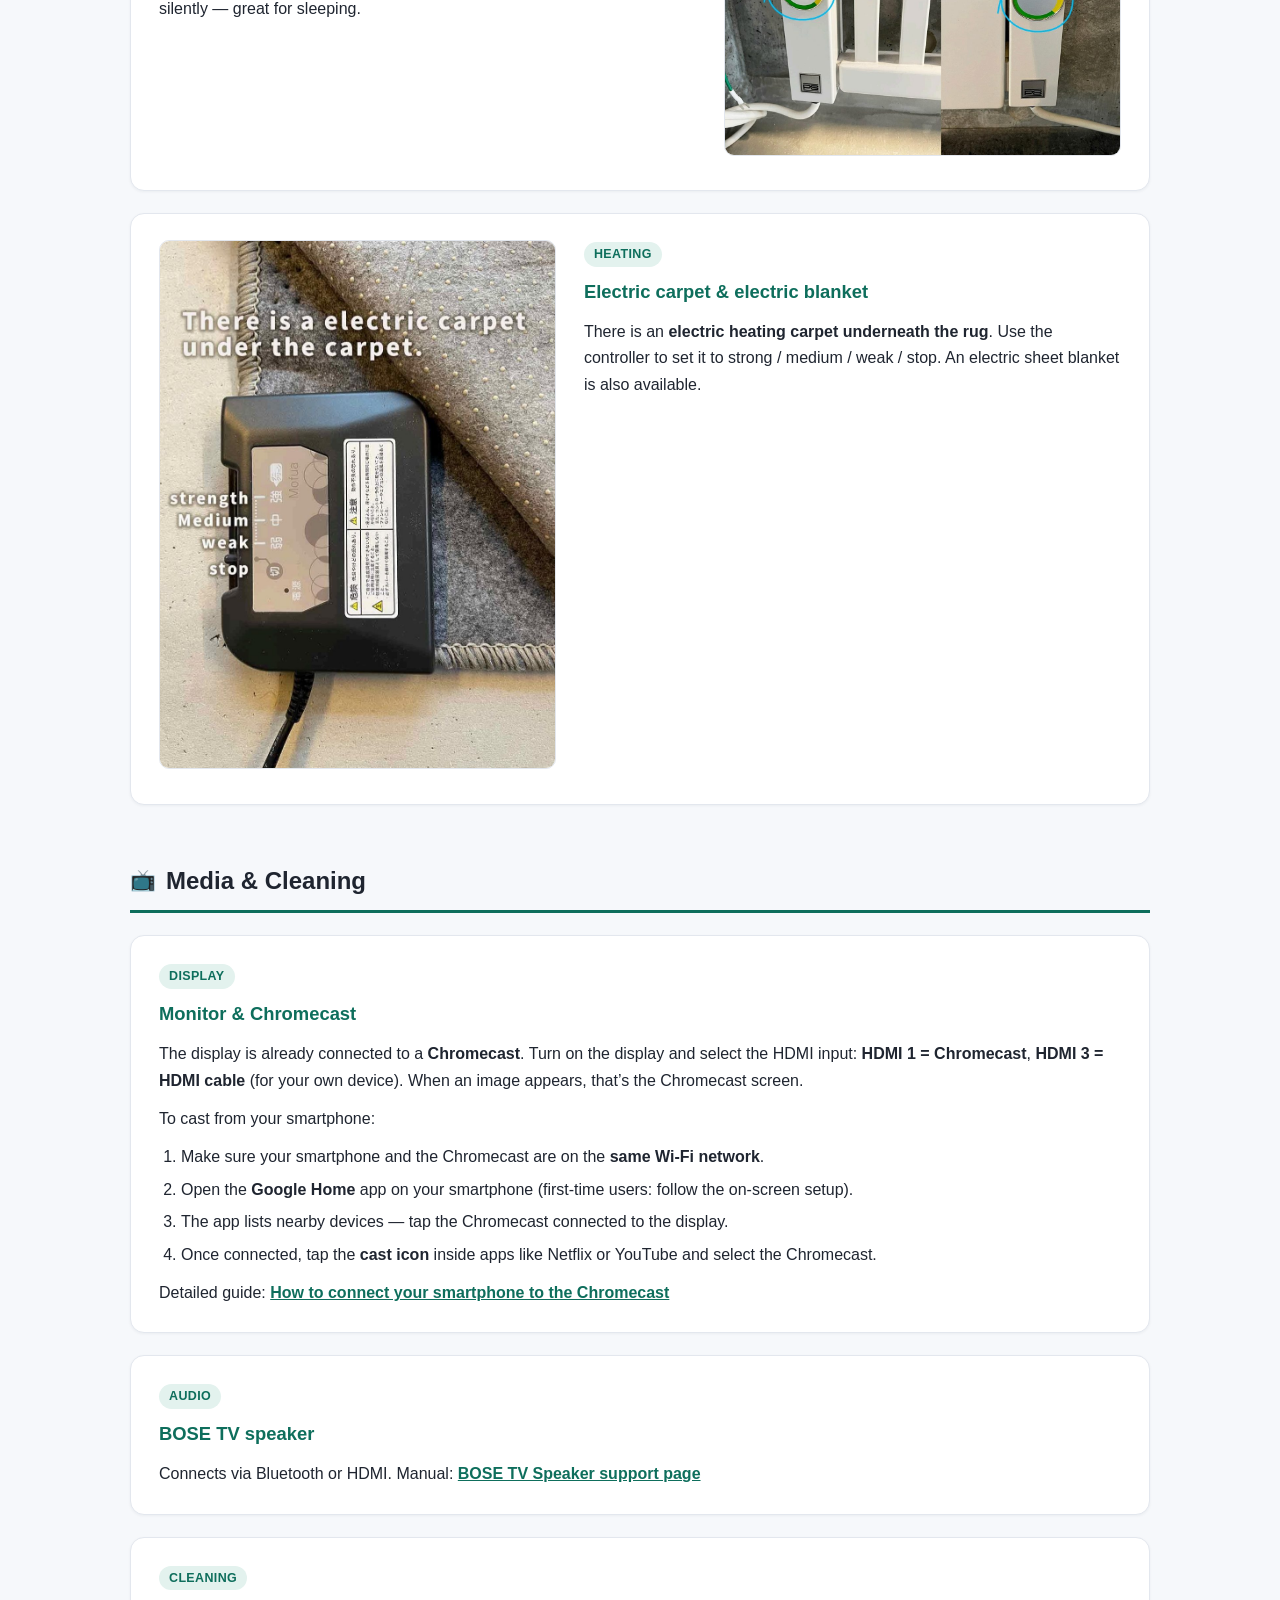
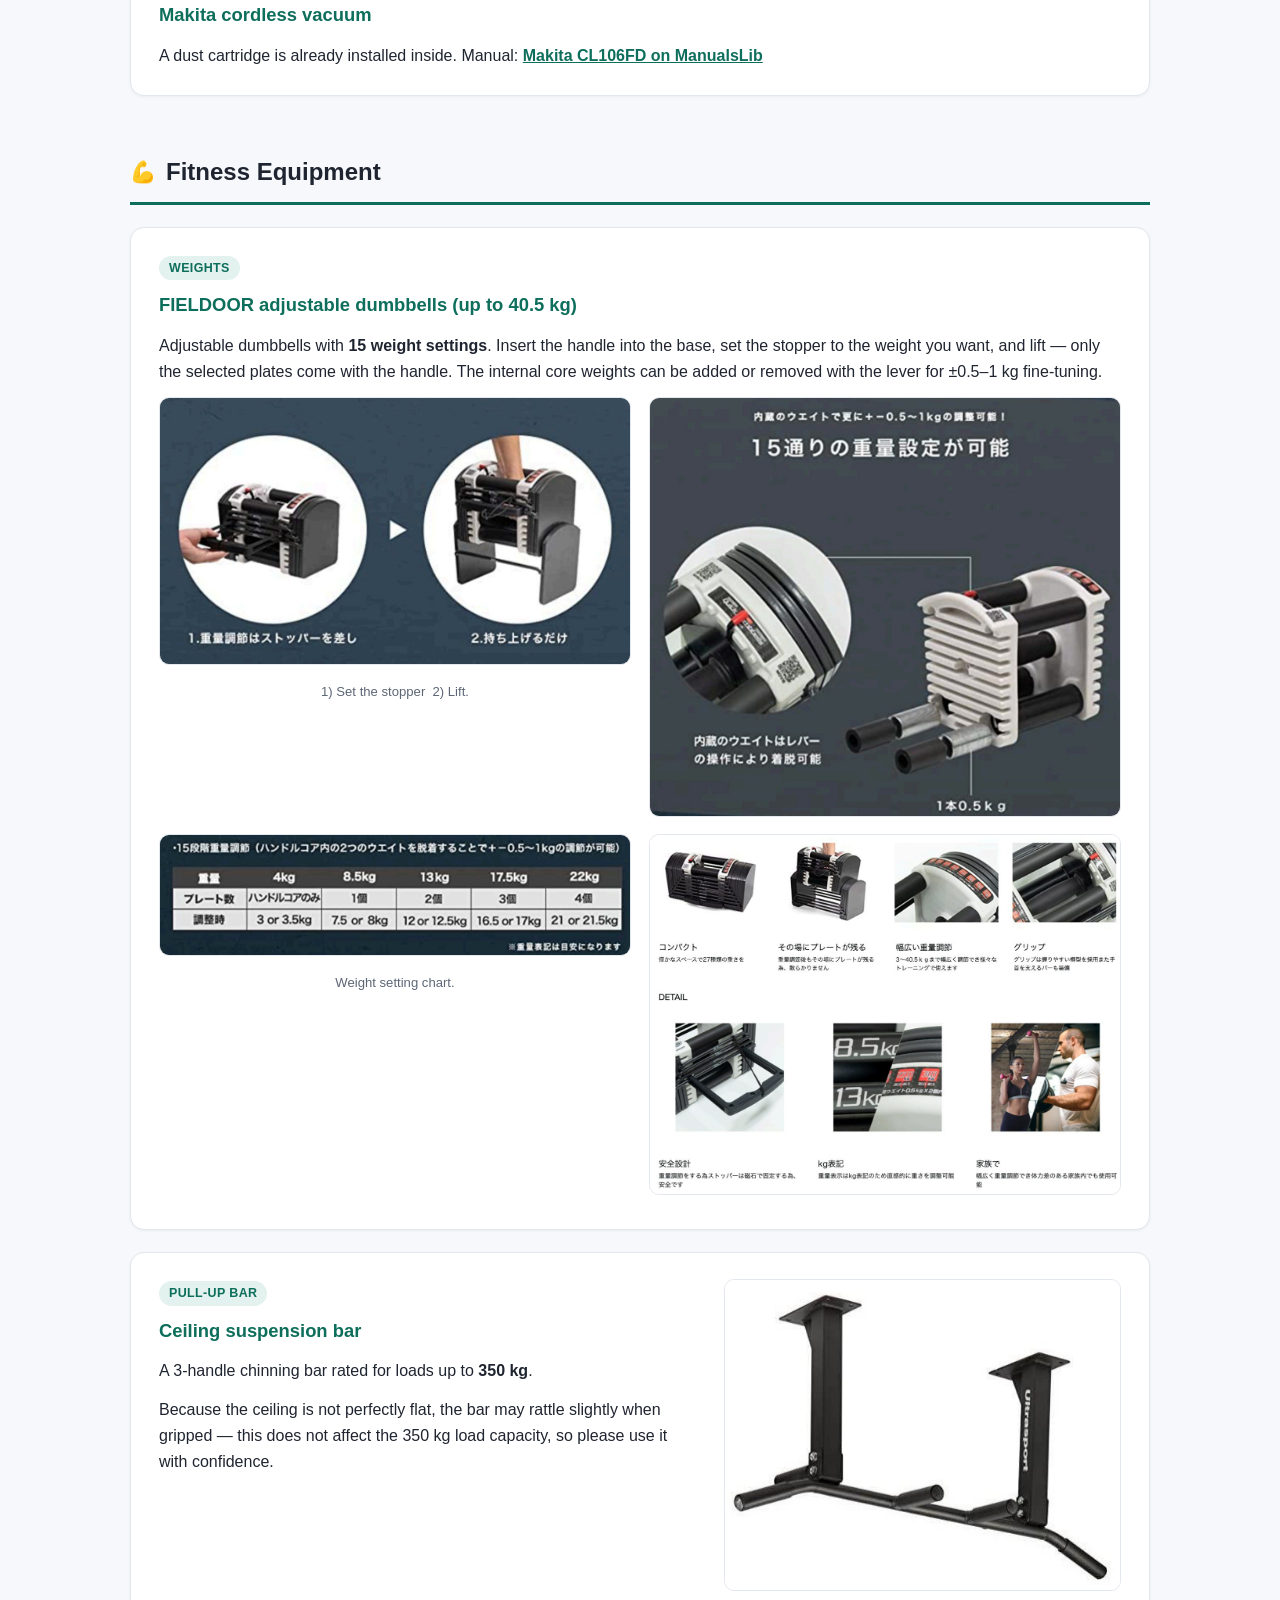
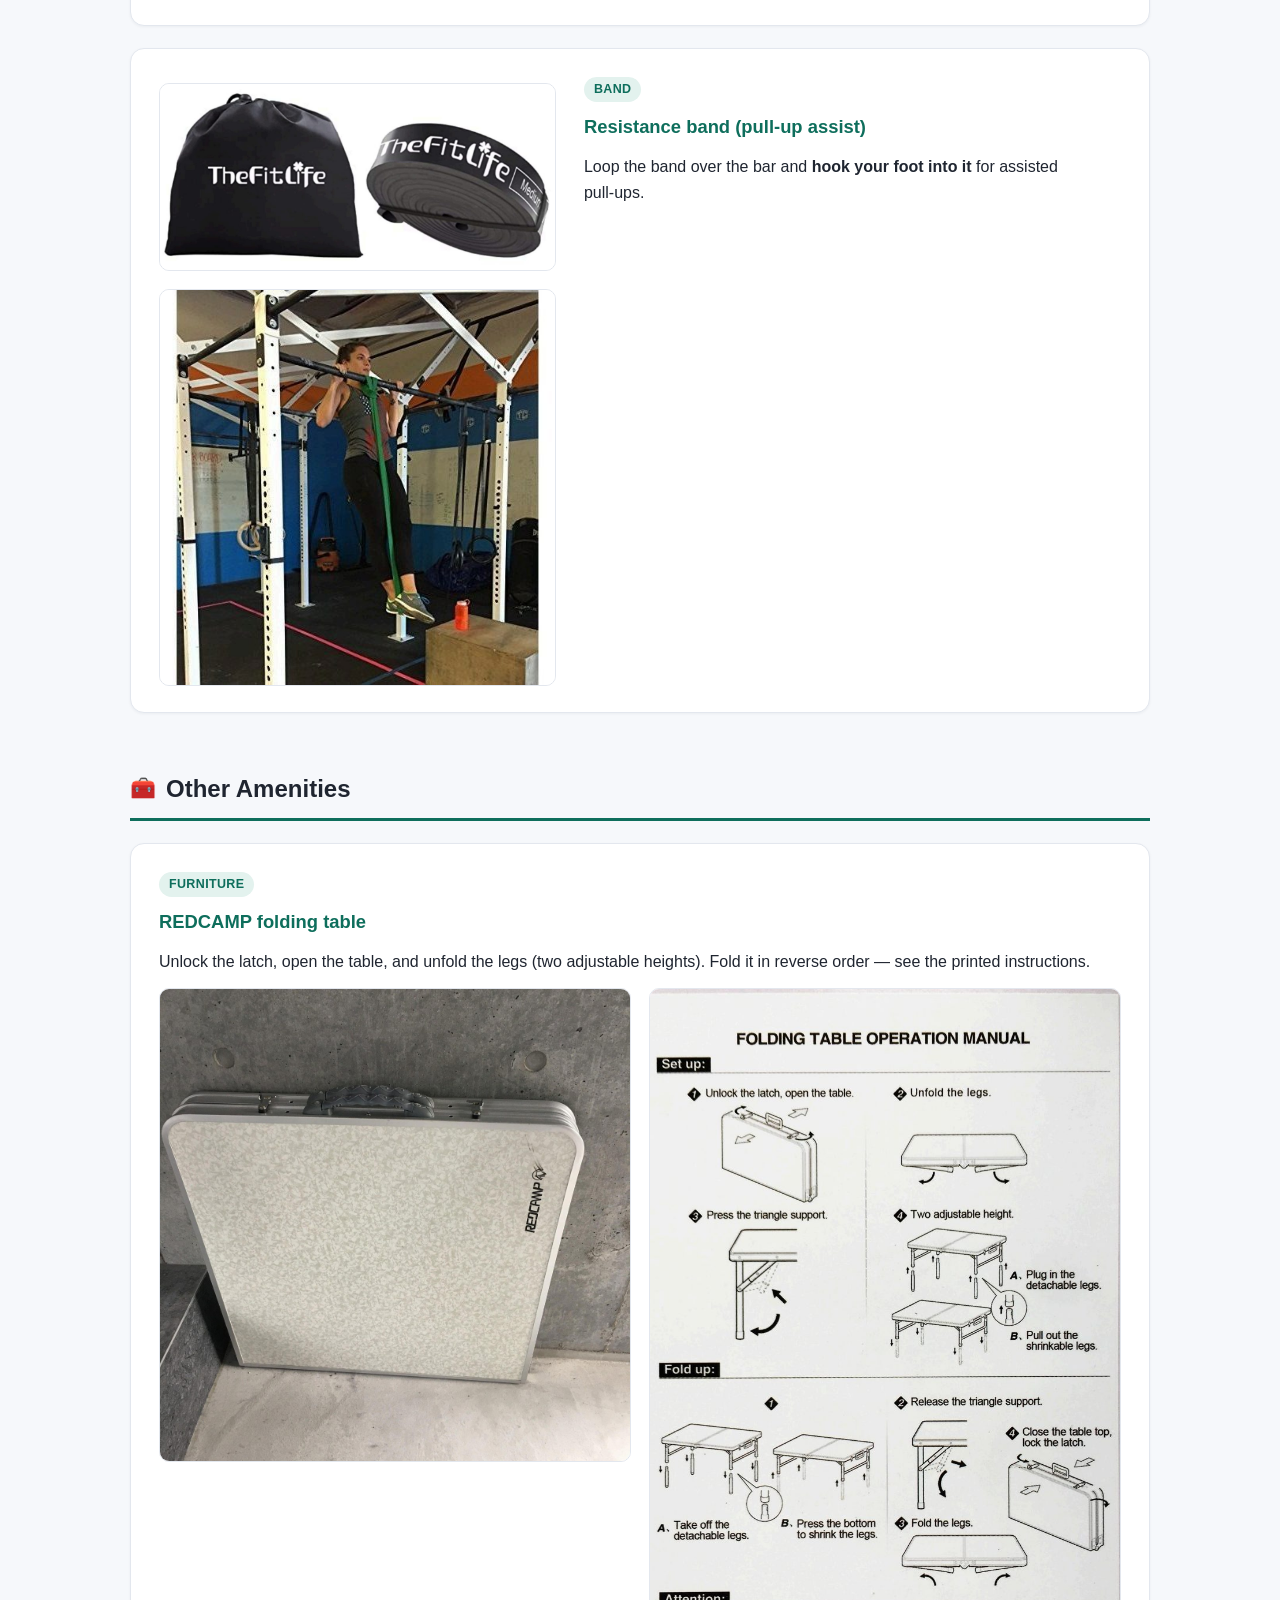
==== commit b3e85e69: "Add T-fal electric kettle section to 3F kitchen guide Covers the capacity marks, the auto shut-off, " ====
--- a/3f/index.html
+++ b/3f/index.html
@@ -167,6 +167,18 @@
       </figure>
     </div>
 
+    <div class="card">
+      <span class="tag">Kettle</span>
+      <h3>T-fal Electric Kettle (Justine Lock, 1.2 L)</h3>
+      <p>Fill the kettle between the <strong>0.3 L</strong> and <strong>1.2 L (MAX)</strong> marks, set it on the power plate, and press the <strong>power switch</strong> down. The pilot lamp lights while it boils, and the kettle <strong>switches off automatically</strong> when the water is ready.</p>
+      <p><strong>Hot water lock:</strong> when the lock button is raised, no water comes out of the spout. <strong>Press the lock button to unlock</strong> just before pouring, and keep it locked the rest of the time.</p>
+      <div class="note"><strong>Please note:</strong> never fill above the MAX line, and be aware that the hot water lock does <em>not</em> lock the lid — the lid can still open if the kettle is tipped over.</div>
+      <div class="figrow">
+        <figure><img src="images/kettle-tfal.jpg" alt="T-fal Justine Lock electric kettle"><figcaption>T-fal Justine Lock, 1.2 L.</figcaption></figure>
+        <figure><img src="images/kettle-parts.jpg" alt="Diagram of the kettle parts and the hot water lock function"><figcaption>Parts and the hot water lock.</figcaption></figure>
+      </div>
+    </div>
+
     <div class="card split rev">
       <figure>
         <img src="images/microwave-panel.jpg" alt="Microwave oven control panel with English labels">
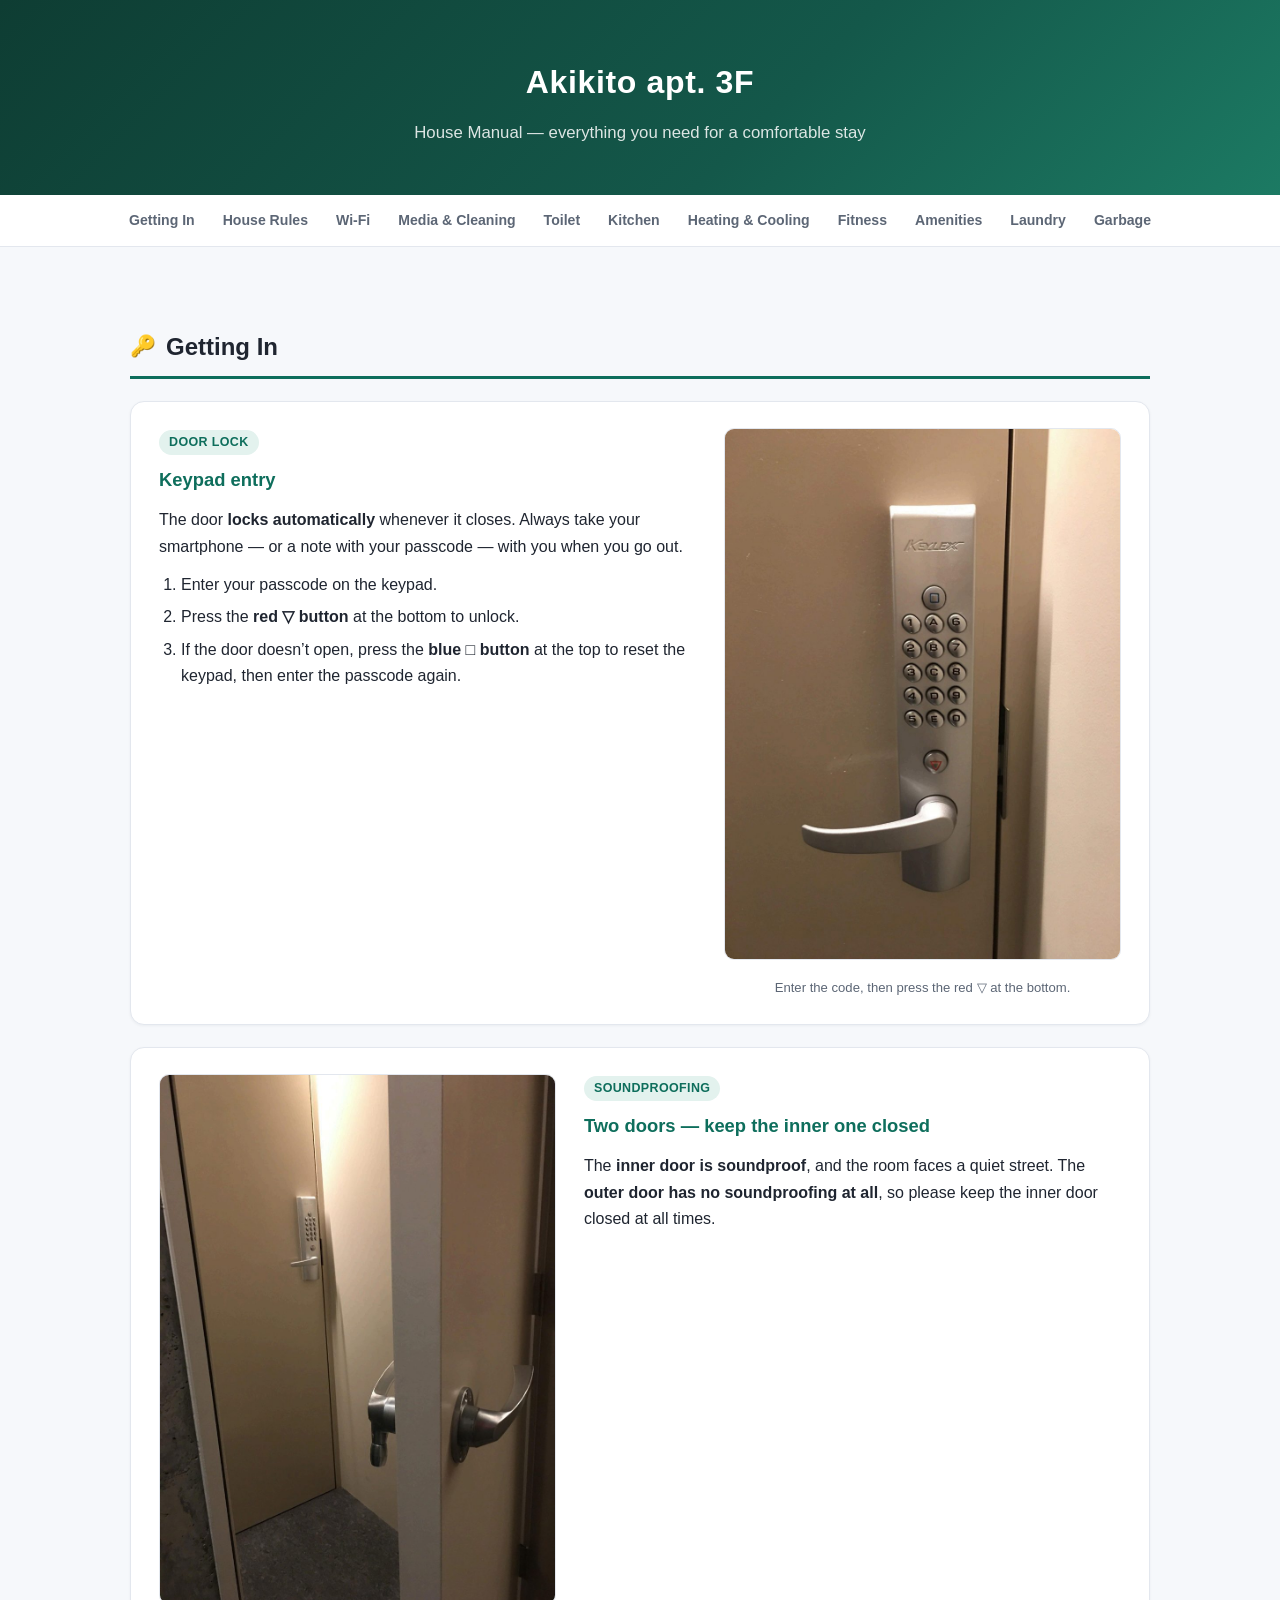
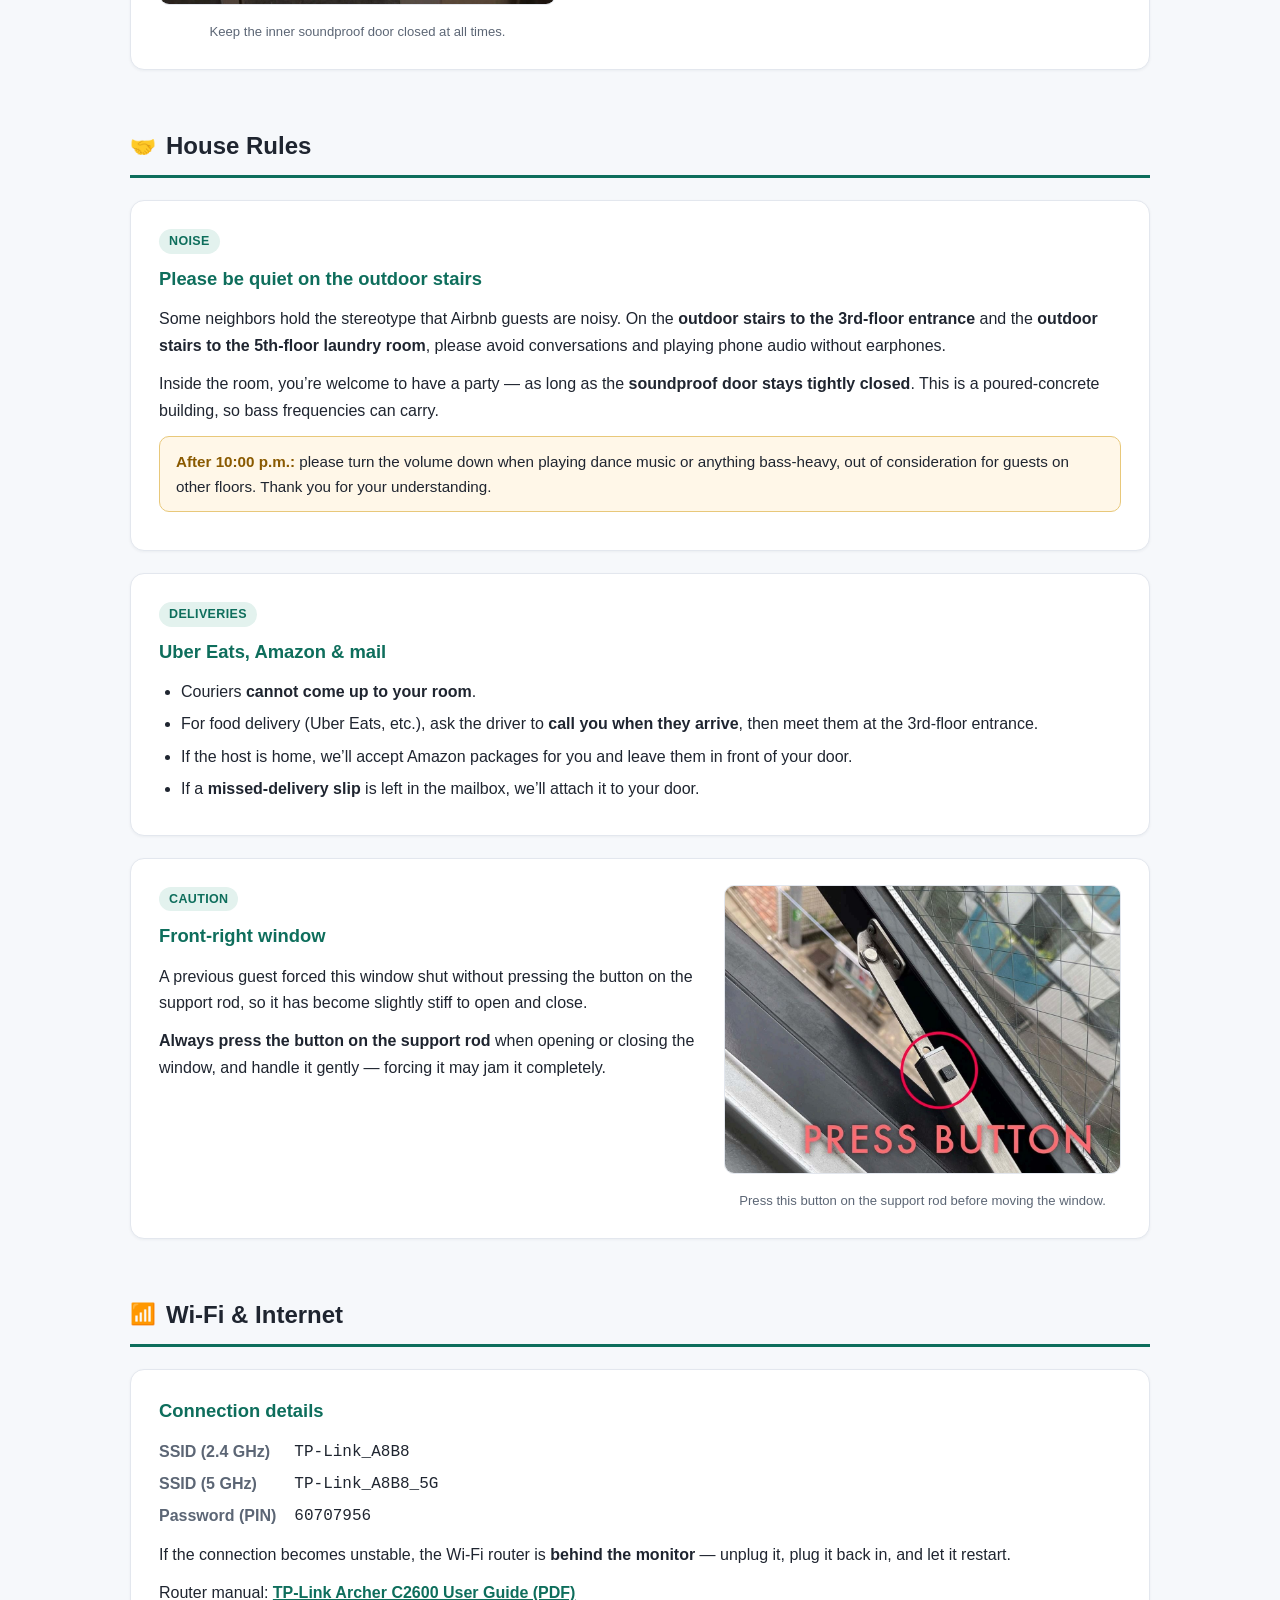
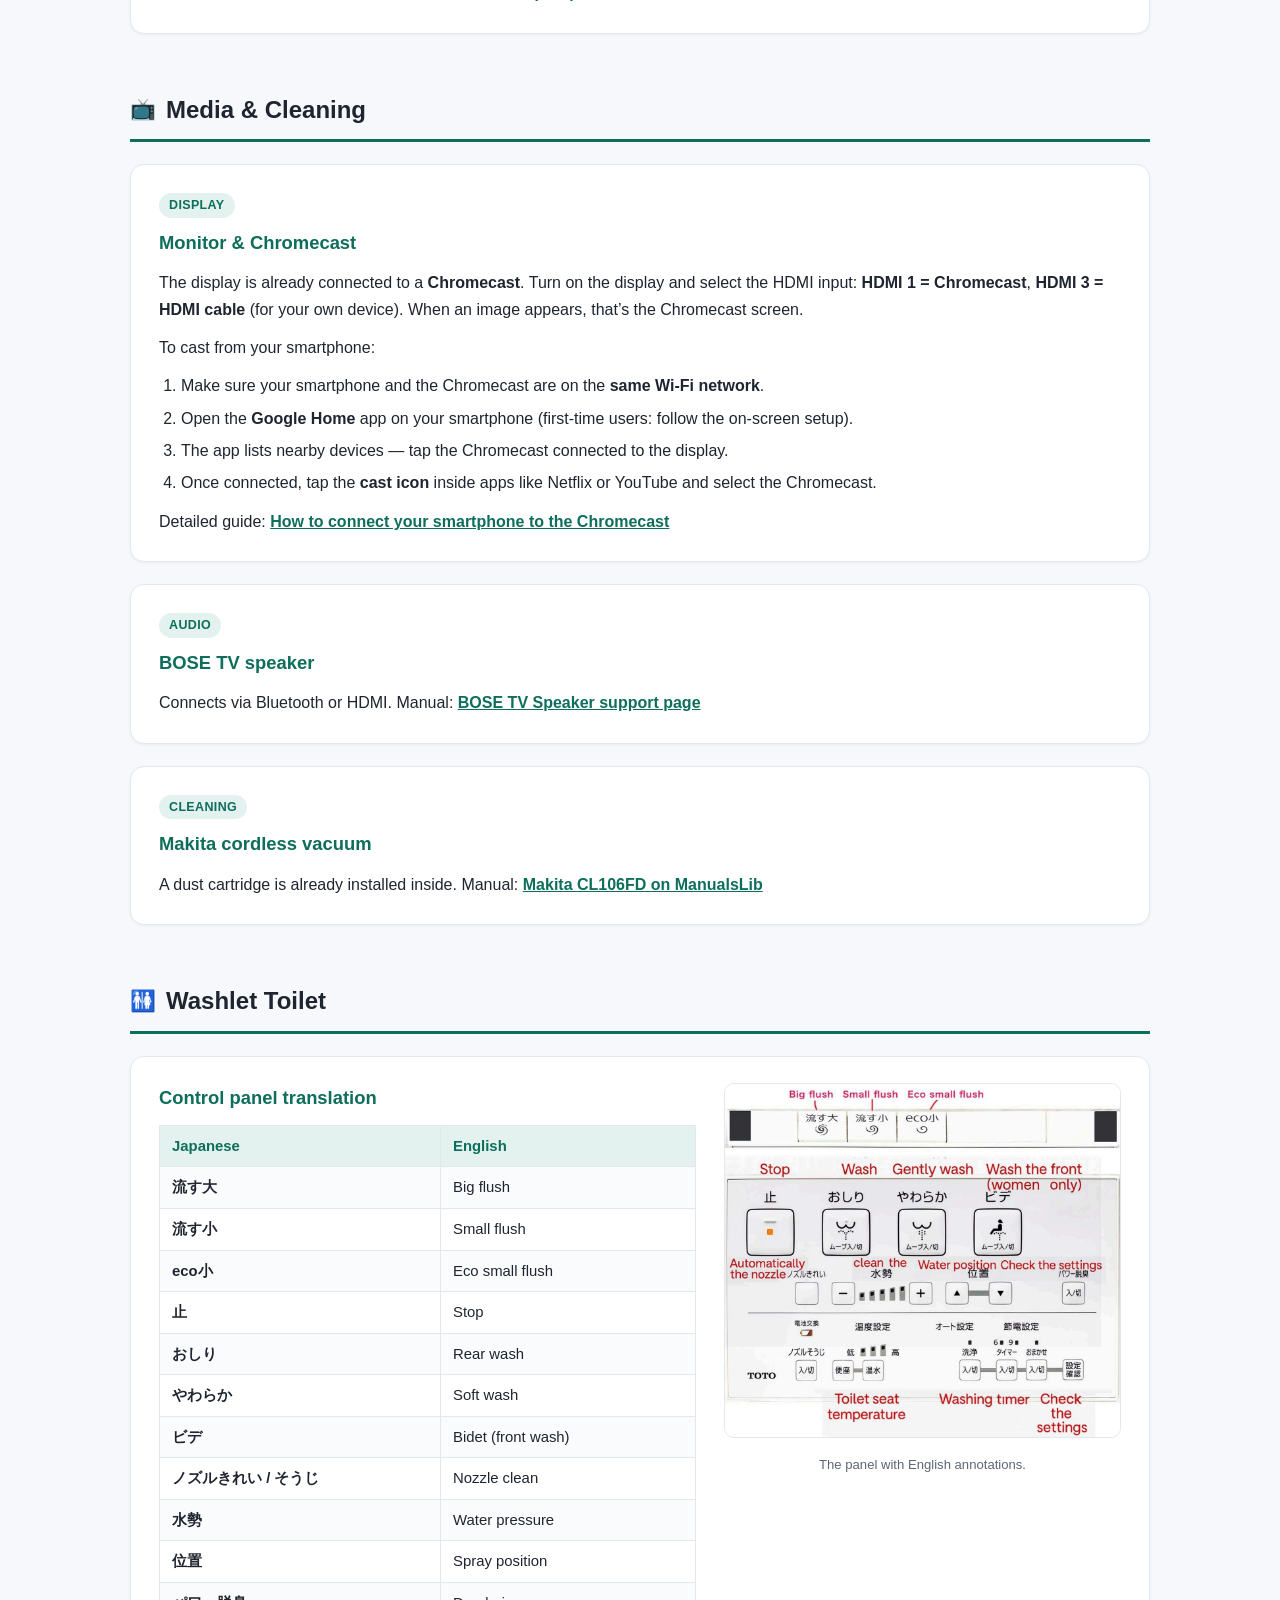
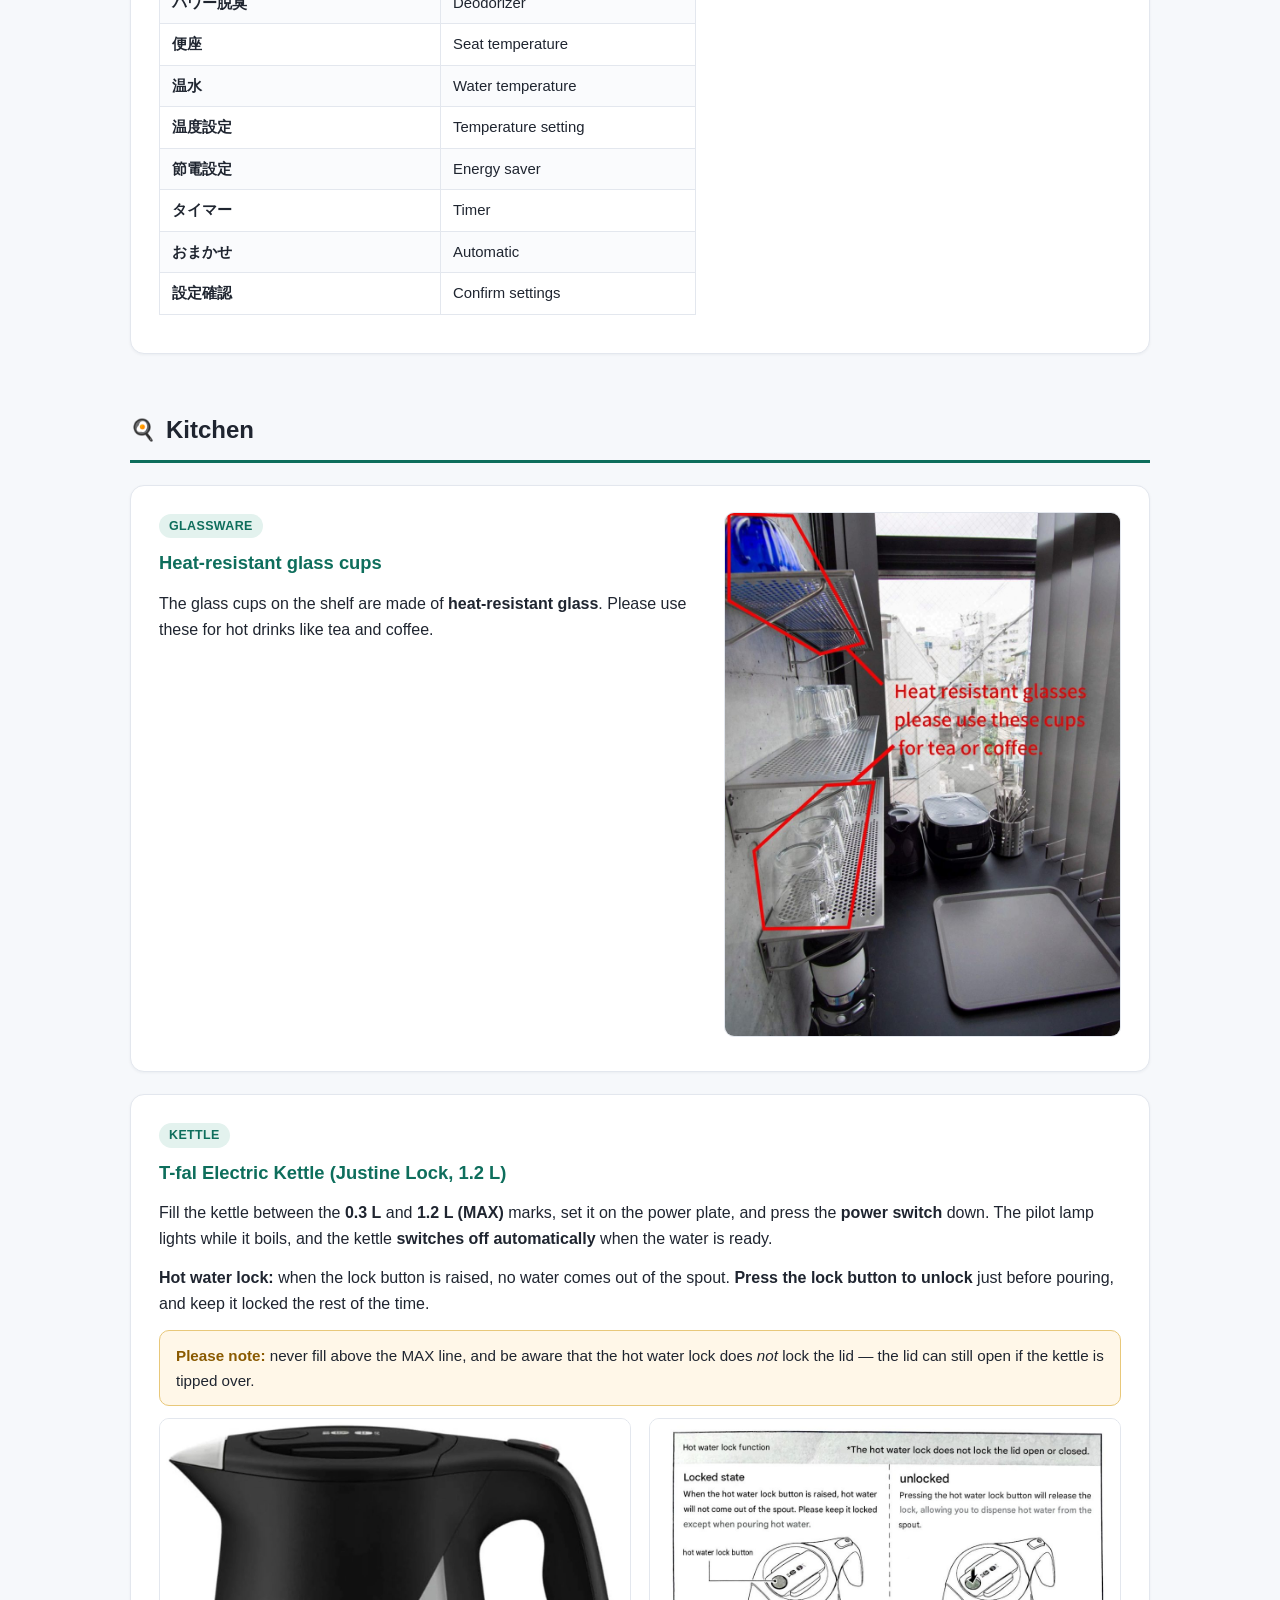
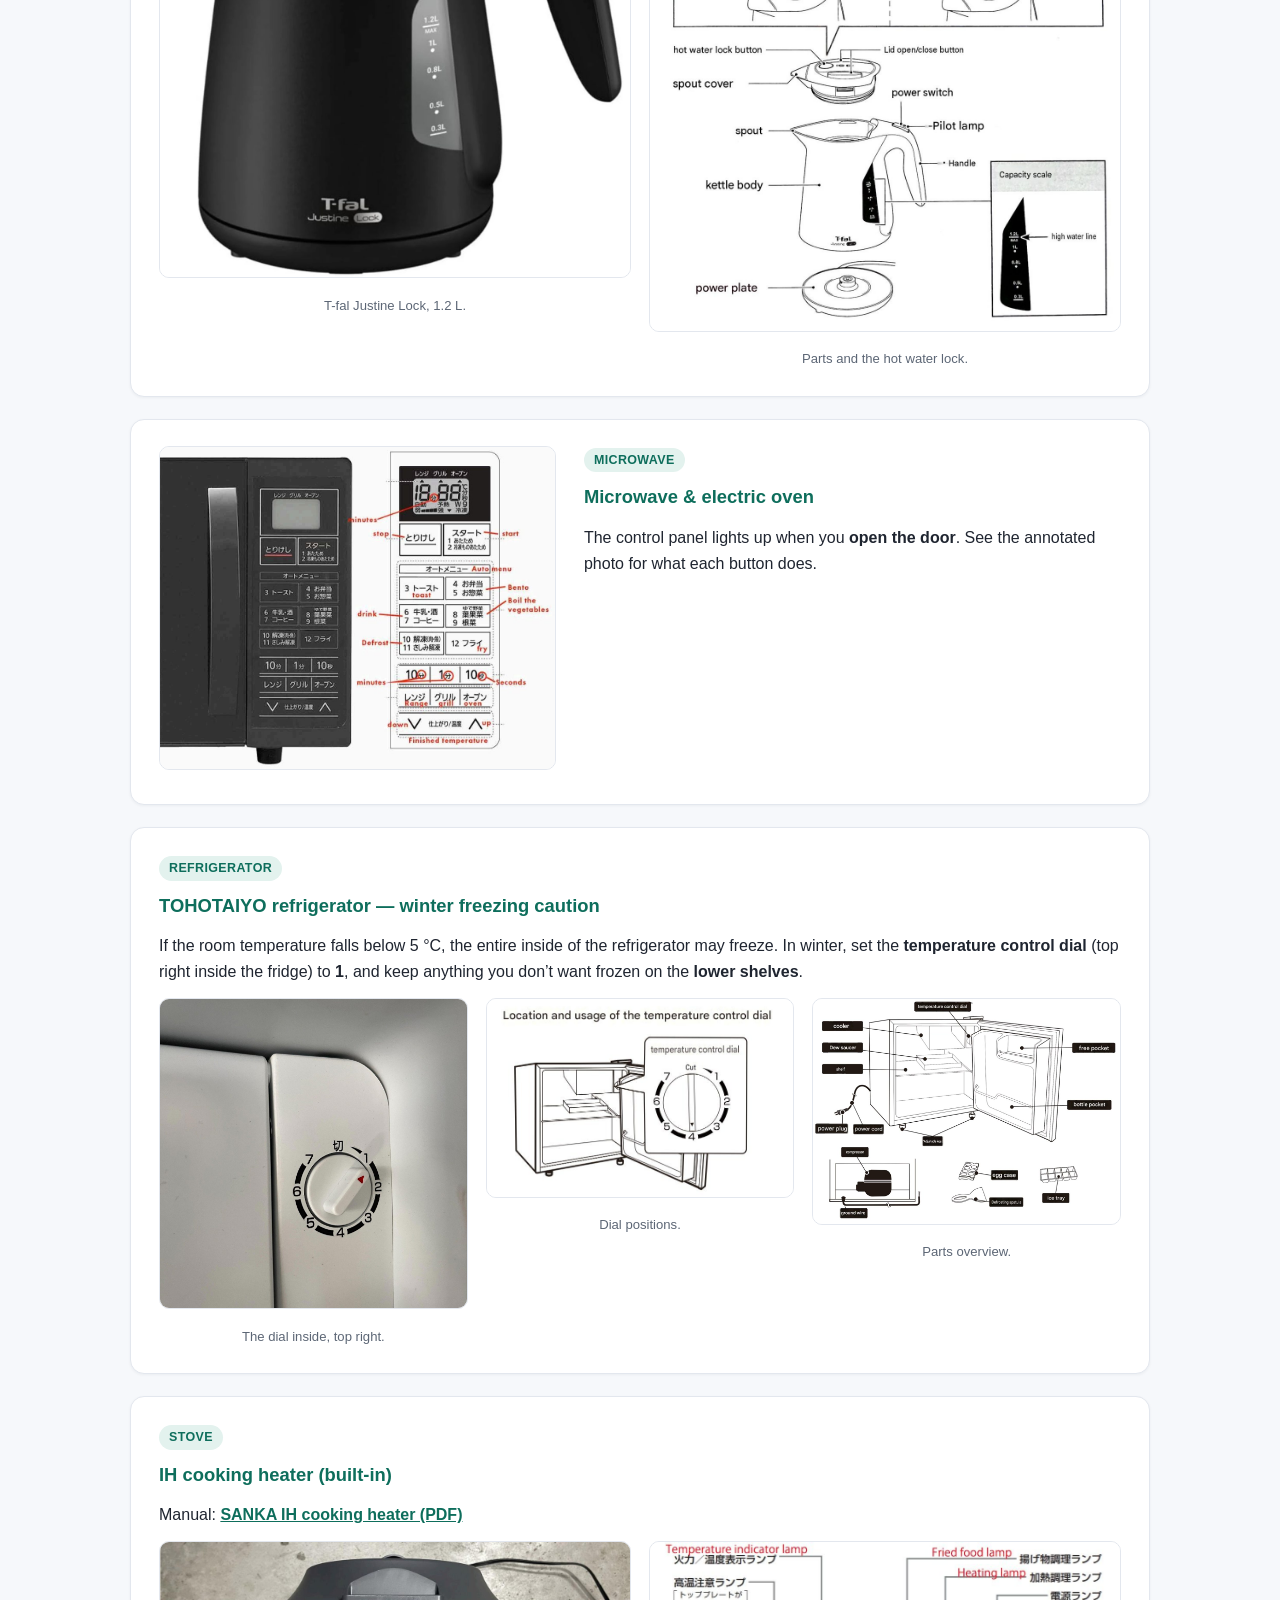
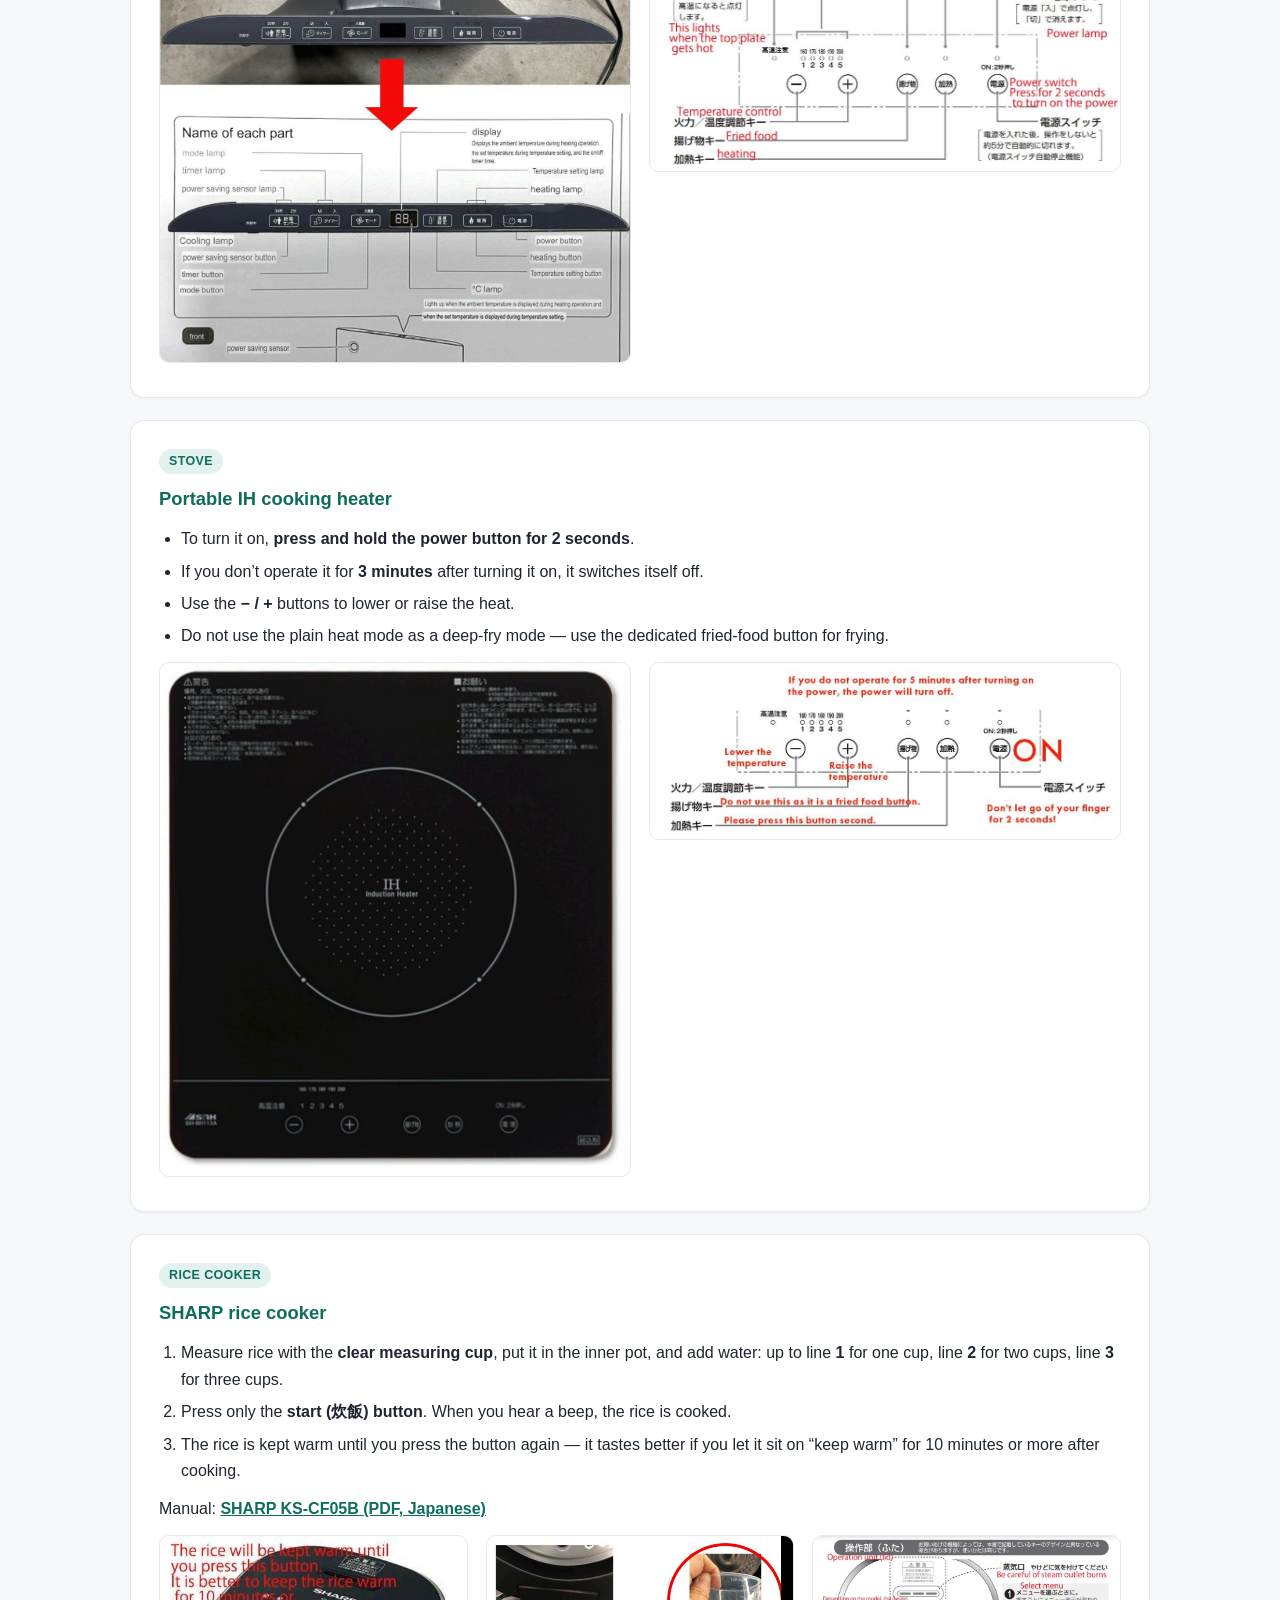
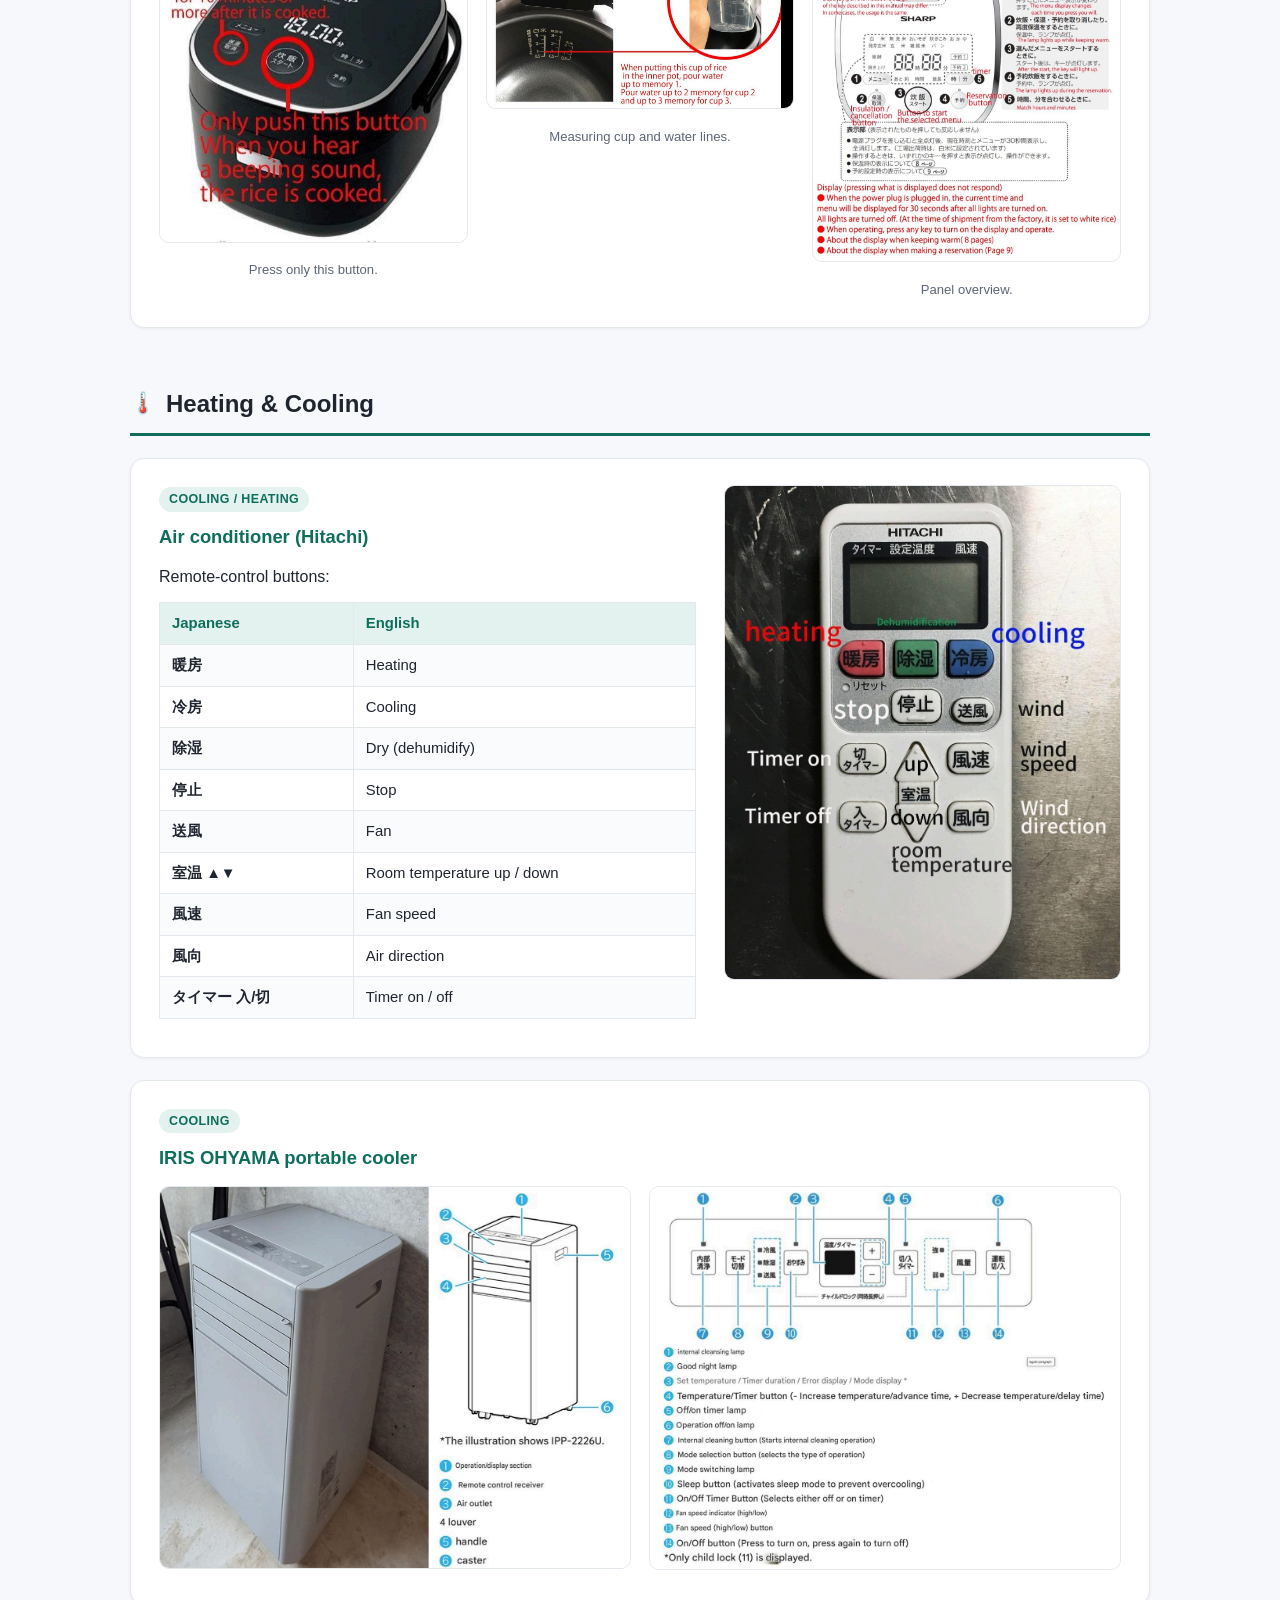
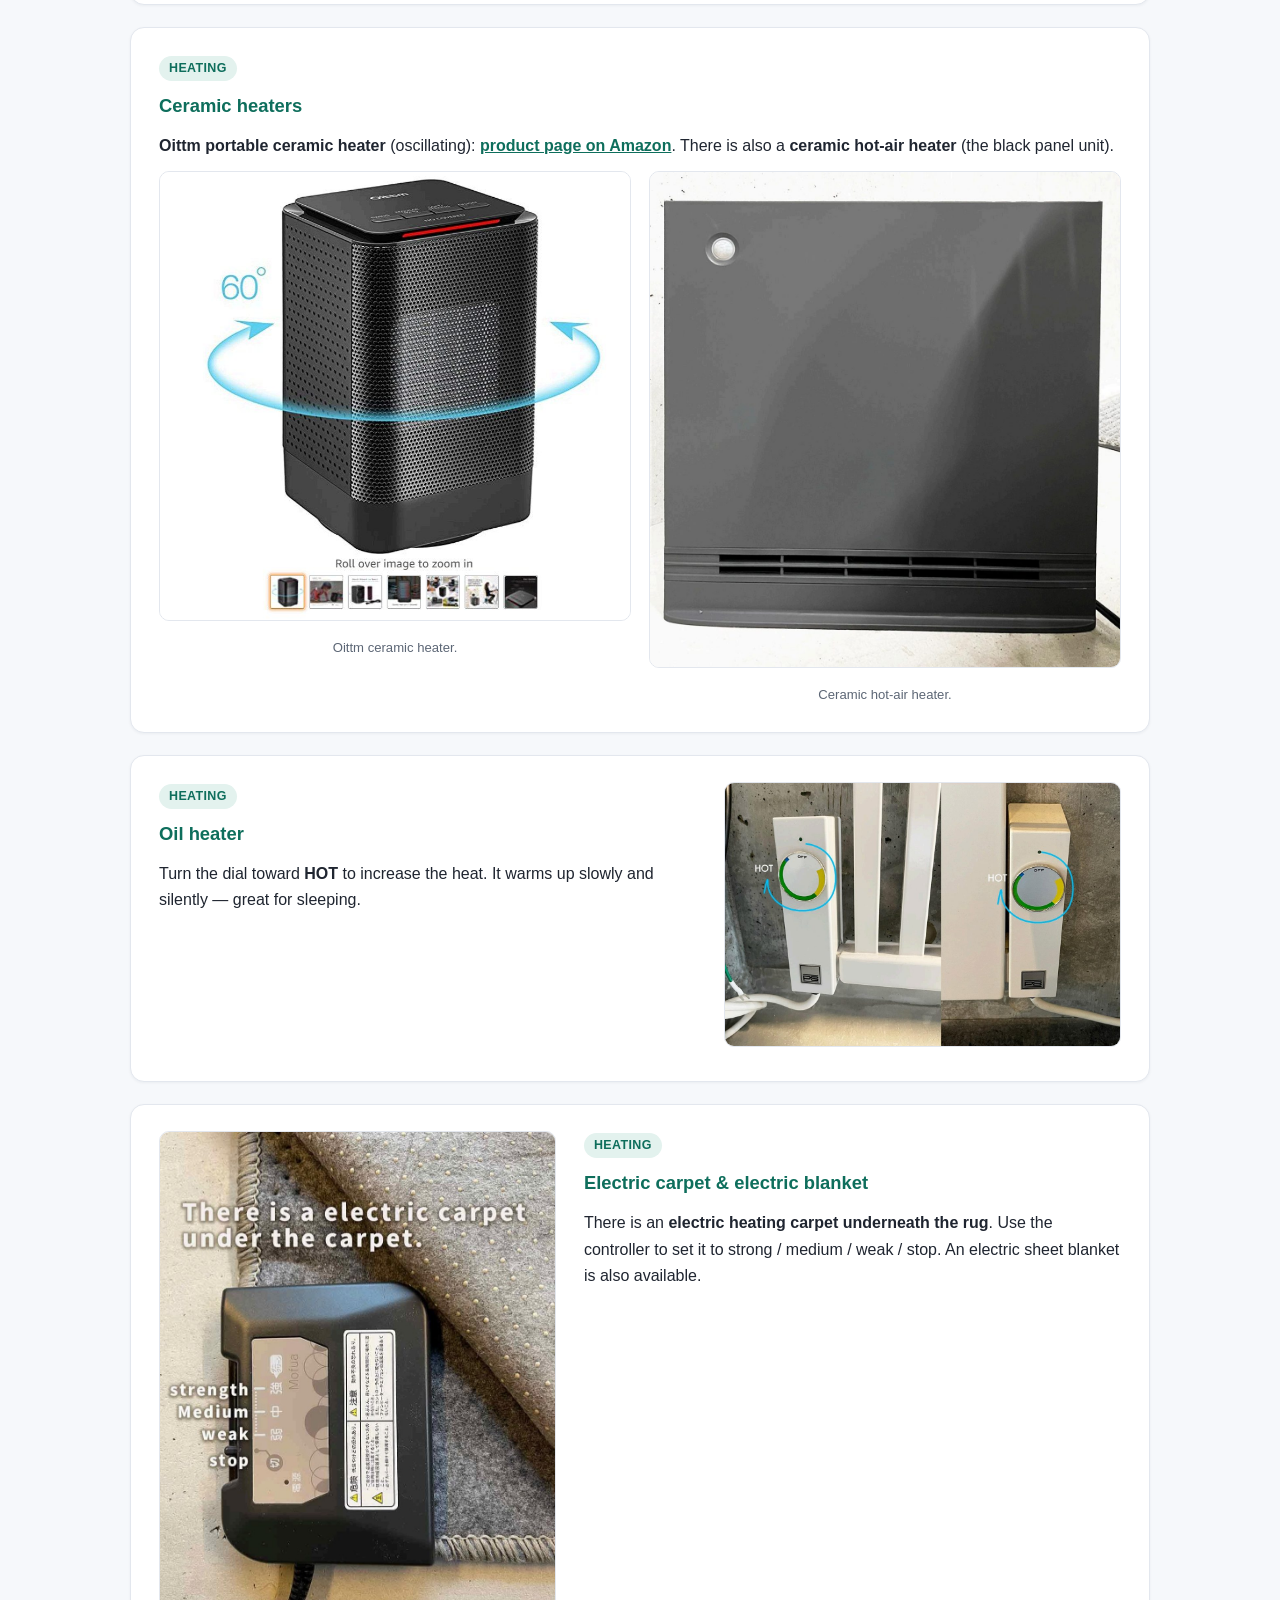
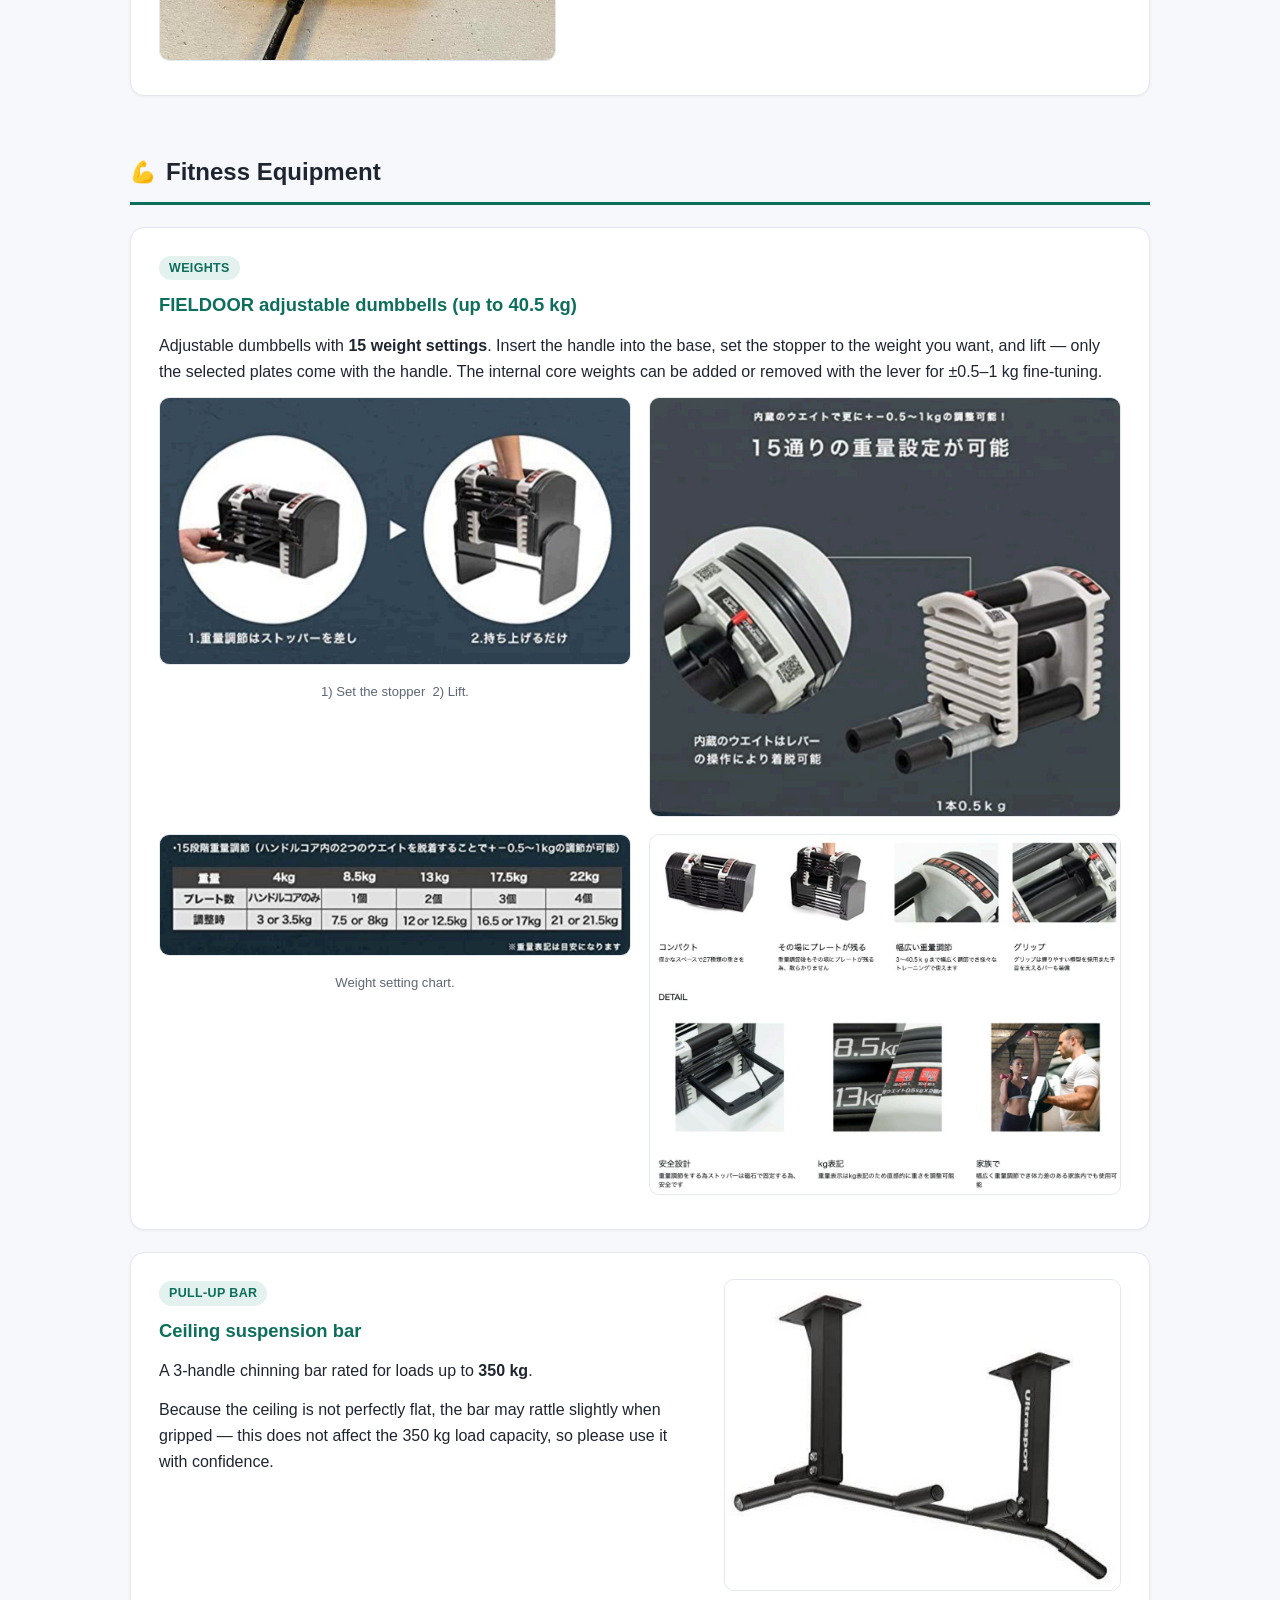
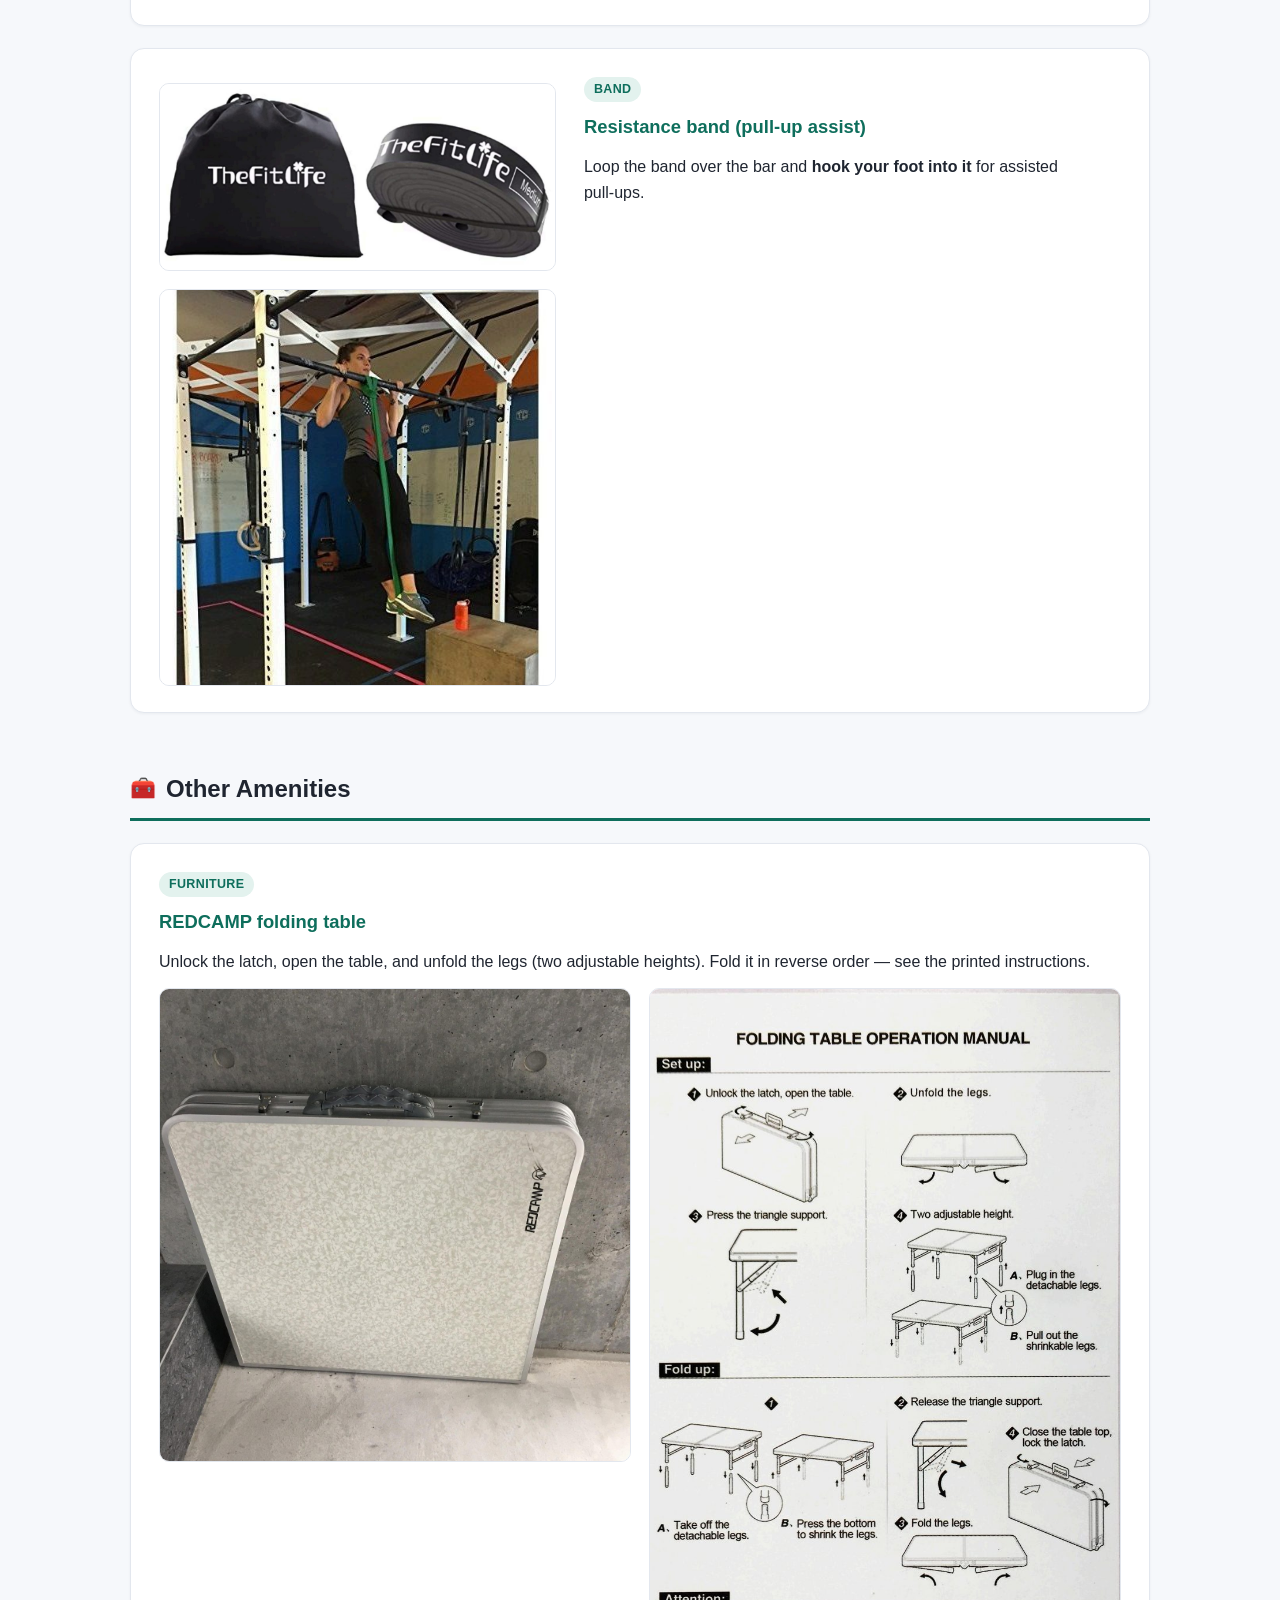
==== commit 249fd3a3: "3F: move Media & Cleaning below Wi-Fi, link Chromecast guide to new page Co-Authored-By: Claude Sonn" ====
--- a/3f/index.html
+++ b/3f/index.html
@@ -18,10 +18,10 @@
     <a href="#access">Getting In</a>
     <a href="#rules">House Rules</a>
     <a href="#wifi">Wi‑Fi</a>
+    <a href="#media">Media &amp; Cleaning</a>
     <a href="#bathroom">Toilet</a>
     <a href="#kitchen">Kitchen</a>
     <a href="#climate">Heating &amp; Cooling</a>
-    <a href="#media">Media &amp; Cleaning</a>
     <a href="#fitness">Fitness</a>
     <a href="#amenities">Amenities</a>
     <a href="#laundry">Laundry</a>
@@ -114,6 +114,37 @@
       </dl>
       <p>If the connection becomes unstable, the Wi‑Fi router is <strong>behind the monitor</strong> — unplug it, plug it back in, and let it restart.</p>
       <p>Router manual: <a href="https://content.abt.com/documents/69451/ARCHERC2600_manual.pdf" target="_blank" rel="noopener">TP‑Link Archer C2600 User Guide (PDF)</a></p>
+    </div>
+  </section>
+
+  <!-- ===================== MEDIA ===================== -->
+  <section id="media">
+    <h2><span class="emoji">📺</span> Media &amp; Cleaning</h2>
+
+    <div class="card">
+      <span class="tag">Display</span>
+      <h3>Monitor &amp; Chromecast</h3>
+      <p>The display is already connected to a <strong>Chromecast</strong>. Turn on the display and select the HDMI input: <strong>HDMI 1 = Chromecast</strong>, <strong>HDMI 3 = HDMI cable</strong> (for your own device). When an image appears, that’s the Chromecast screen.</p>
+      <p>To cast from your smartphone:</p>
+      <ol>
+        <li>Make sure your smartphone and the Chromecast are on the <strong>same Wi‑Fi network</strong>.</li>
+        <li>Open the <strong>Google Home</strong> app on your smartphone (first‑time users: follow the on‑screen setup).</li>
+        <li>The app lists nearby devices — tap the Chromecast connected to the display.</li>
+        <li>Once connected, tap the <strong>cast icon</strong> inside apps like Netflix or YouTube and select the Chromecast.</li>
+      </ol>
+      <p>Detailed guide: <a href="https://behomaznakikito.github.io/chromecast-guide/" target="_blank" rel="noopener">How to connect your smartphone to the Chromecast</a></p>
+    </div>
+
+    <div class="card">
+      <span class="tag">Audio</span>
+      <h3>BOSE TV speaker</h3>
+      <p>Connects via Bluetooth or HDMI. Manual: <a href="https://support.bose.com/s/product/bose-tv-speaker/01t8c00000OydAjAAJ?language=en_US" target="_blank" rel="noopener">BOSE TV Speaker support page</a></p>
+    </div>
+
+    <div class="card">
+      <span class="tag">Cleaning</span>
+      <h3>Makita cordless vacuum</h3>
+      <p>A dust cartridge is already installed inside. Manual: <a href="https://www.manualslib.com/manual/1217634/Makita-Cl106fd.html" target="_blank" rel="noopener">Makita CL106FD on ManualsLib</a></p>
     </div>
   </section>
 
@@ -312,37 +343,6 @@
     </div>
   </section>
 
-  <!-- ===================== MEDIA ===================== -->
-  <section id="media">
-    <h2><span class="emoji">📺</span> Media &amp; Cleaning</h2>
-
-    <div class="card">
-      <span class="tag">Display</span>
-      <h3>Monitor &amp; Chromecast</h3>
-      <p>The display is already connected to a <strong>Chromecast</strong>. Turn on the display and select the HDMI input: <strong>HDMI 1 = Chromecast</strong>, <strong>HDMI 3 = HDMI cable</strong> (for your own device). When an image appears, that’s the Chromecast screen.</p>
-      <p>To cast from your smartphone:</p>
-      <ol>
-        <li>Make sure your smartphone and the Chromecast are on the <strong>same Wi‑Fi network</strong>.</li>
-        <li>Open the <strong>Google Home</strong> app on your smartphone (first‑time users: follow the on‑screen setup).</li>
-        <li>The app lists nearby devices — tap the Chromecast connected to the display.</li>
-        <li>Once connected, tap the <strong>cast icon</strong> inside apps like Netflix or YouTube and select the Chromecast.</li>
-      </ol>
-      <p>Detailed guide: <a href="https://docs.google.com/document/d/1SM8T-KtoRdij5tbYKwdZupfXu8TdLJmPIeLCMqSE39w/edit" target="_blank" rel="noopener">How to connect your smartphone to the Chromecast</a></p>
-    </div>
-
-    <div class="card">
-      <span class="tag">Audio</span>
-      <h3>BOSE TV speaker</h3>
-      <p>Connects via Bluetooth or HDMI. Manual: <a href="https://support.bose.com/s/product/bose-tv-speaker/01t8c00000OydAjAAJ?language=en_US" target="_blank" rel="noopener">BOSE TV Speaker support page</a></p>
-    </div>
-
-    <div class="card">
-      <span class="tag">Cleaning</span>
-      <h3>Makita cordless vacuum</h3>
-      <p>A dust cartridge is already installed inside. Manual: <a href="https://www.manualslib.com/manual/1217634/Makita-Cl106fd.html" target="_blank" rel="noopener">Makita CL106FD on ManualsLib</a></p>
-    </div>
-  </section>
-
   <!-- ===================== FITNESS ===================== -->
   <section id="fitness">
     <h2><span class="emoji">💪</span> Fitness Equipment</h2>
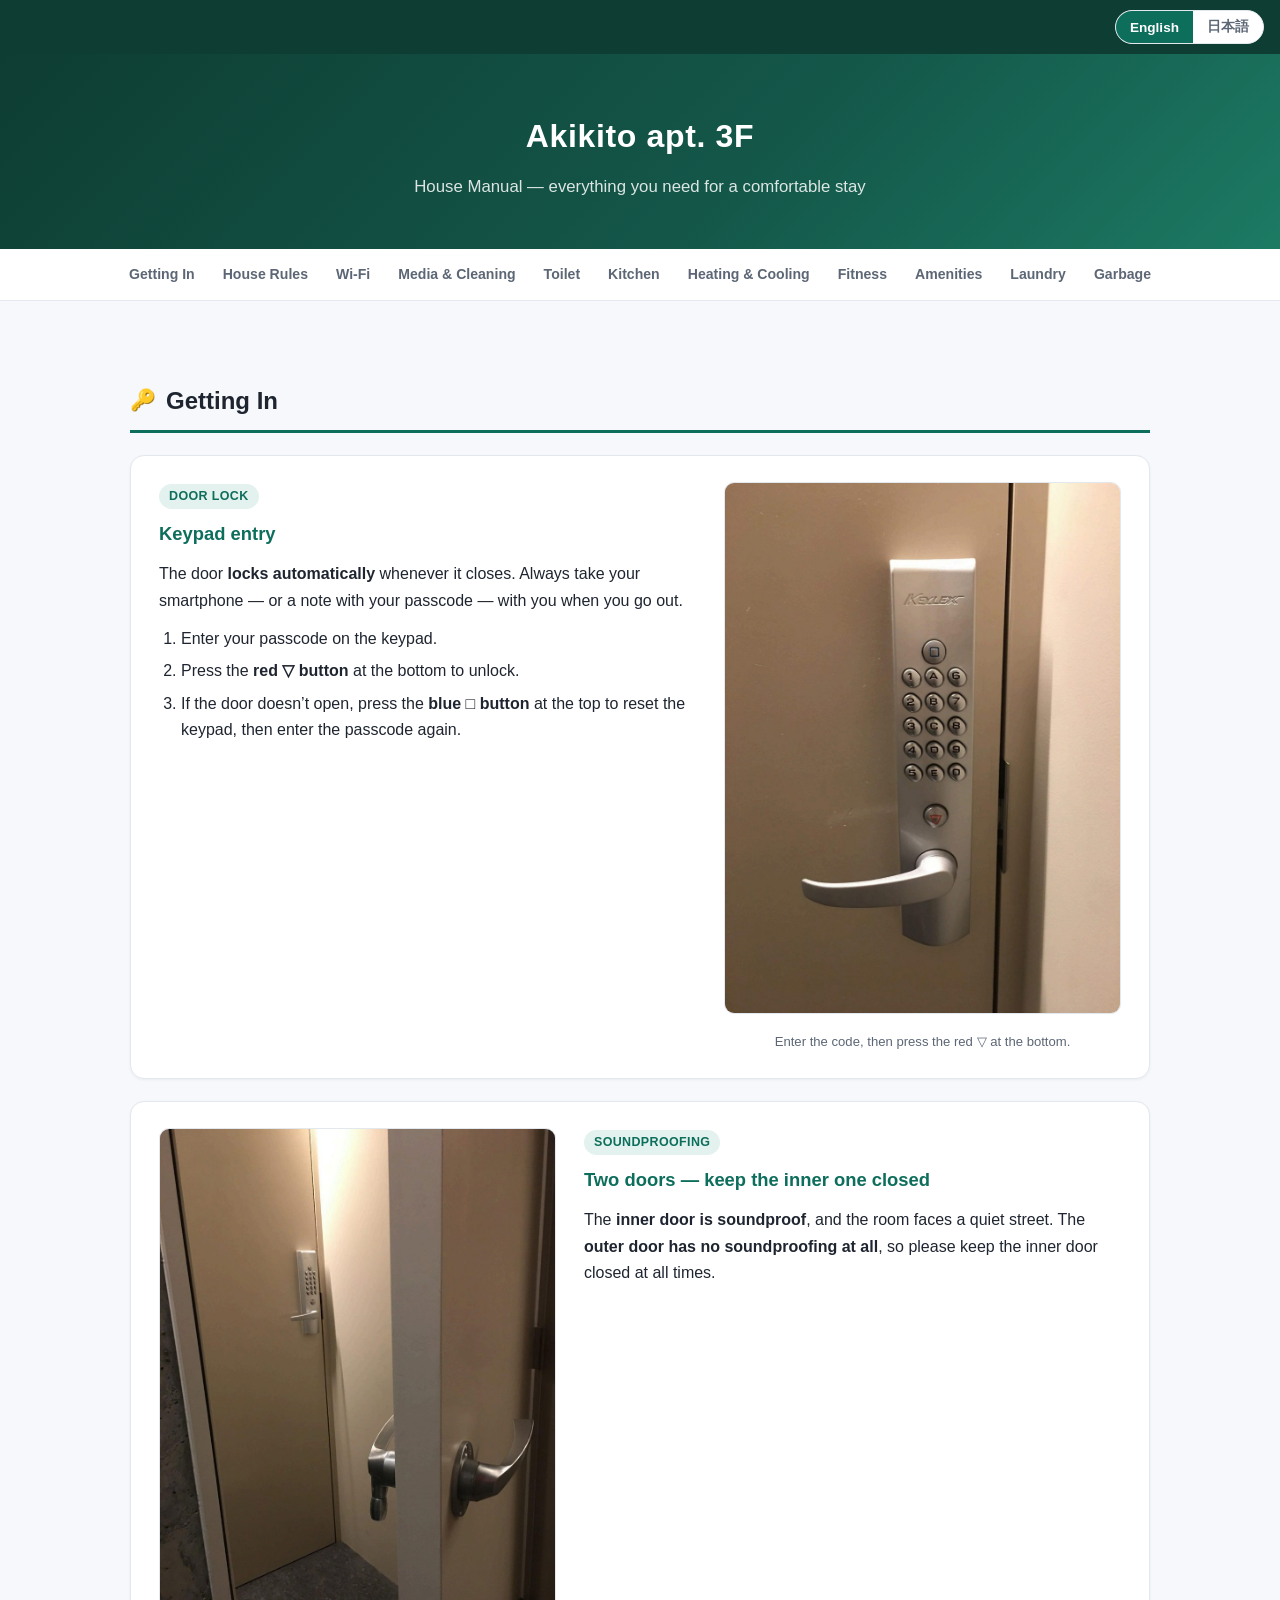
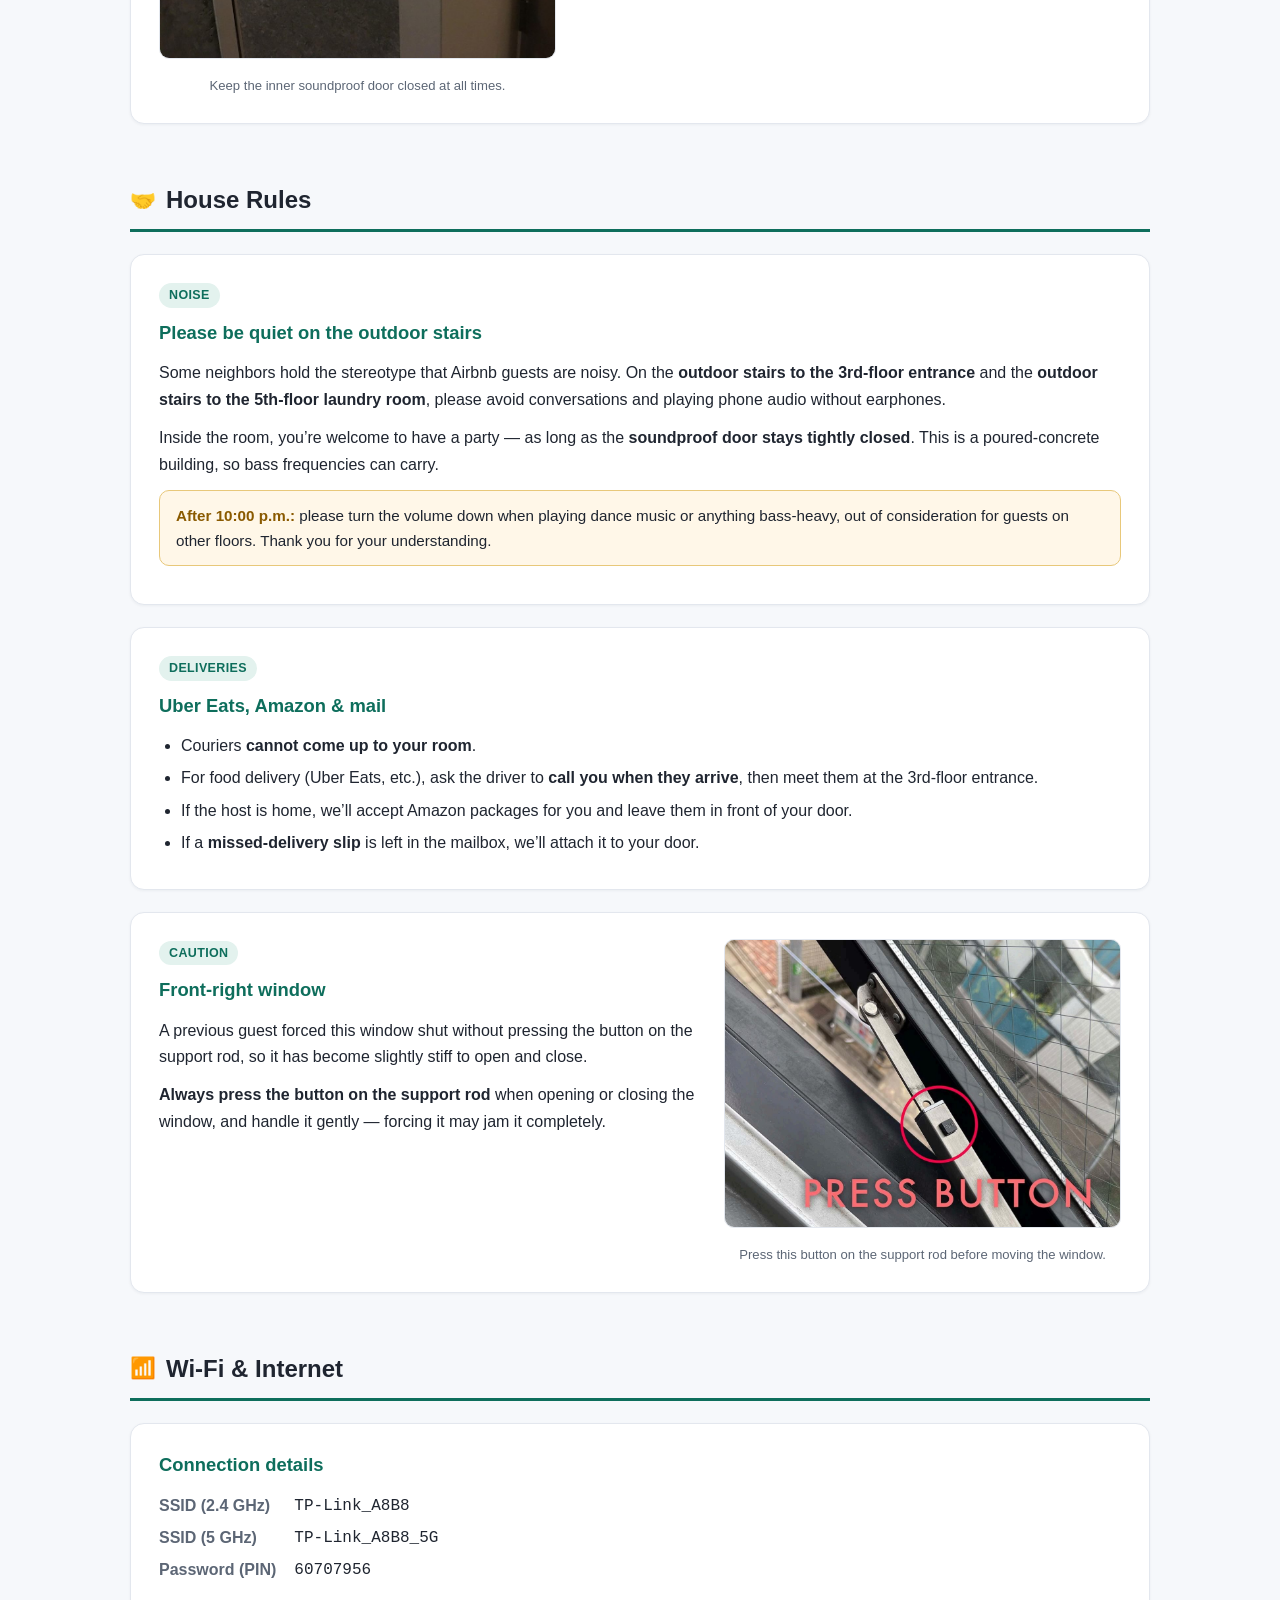
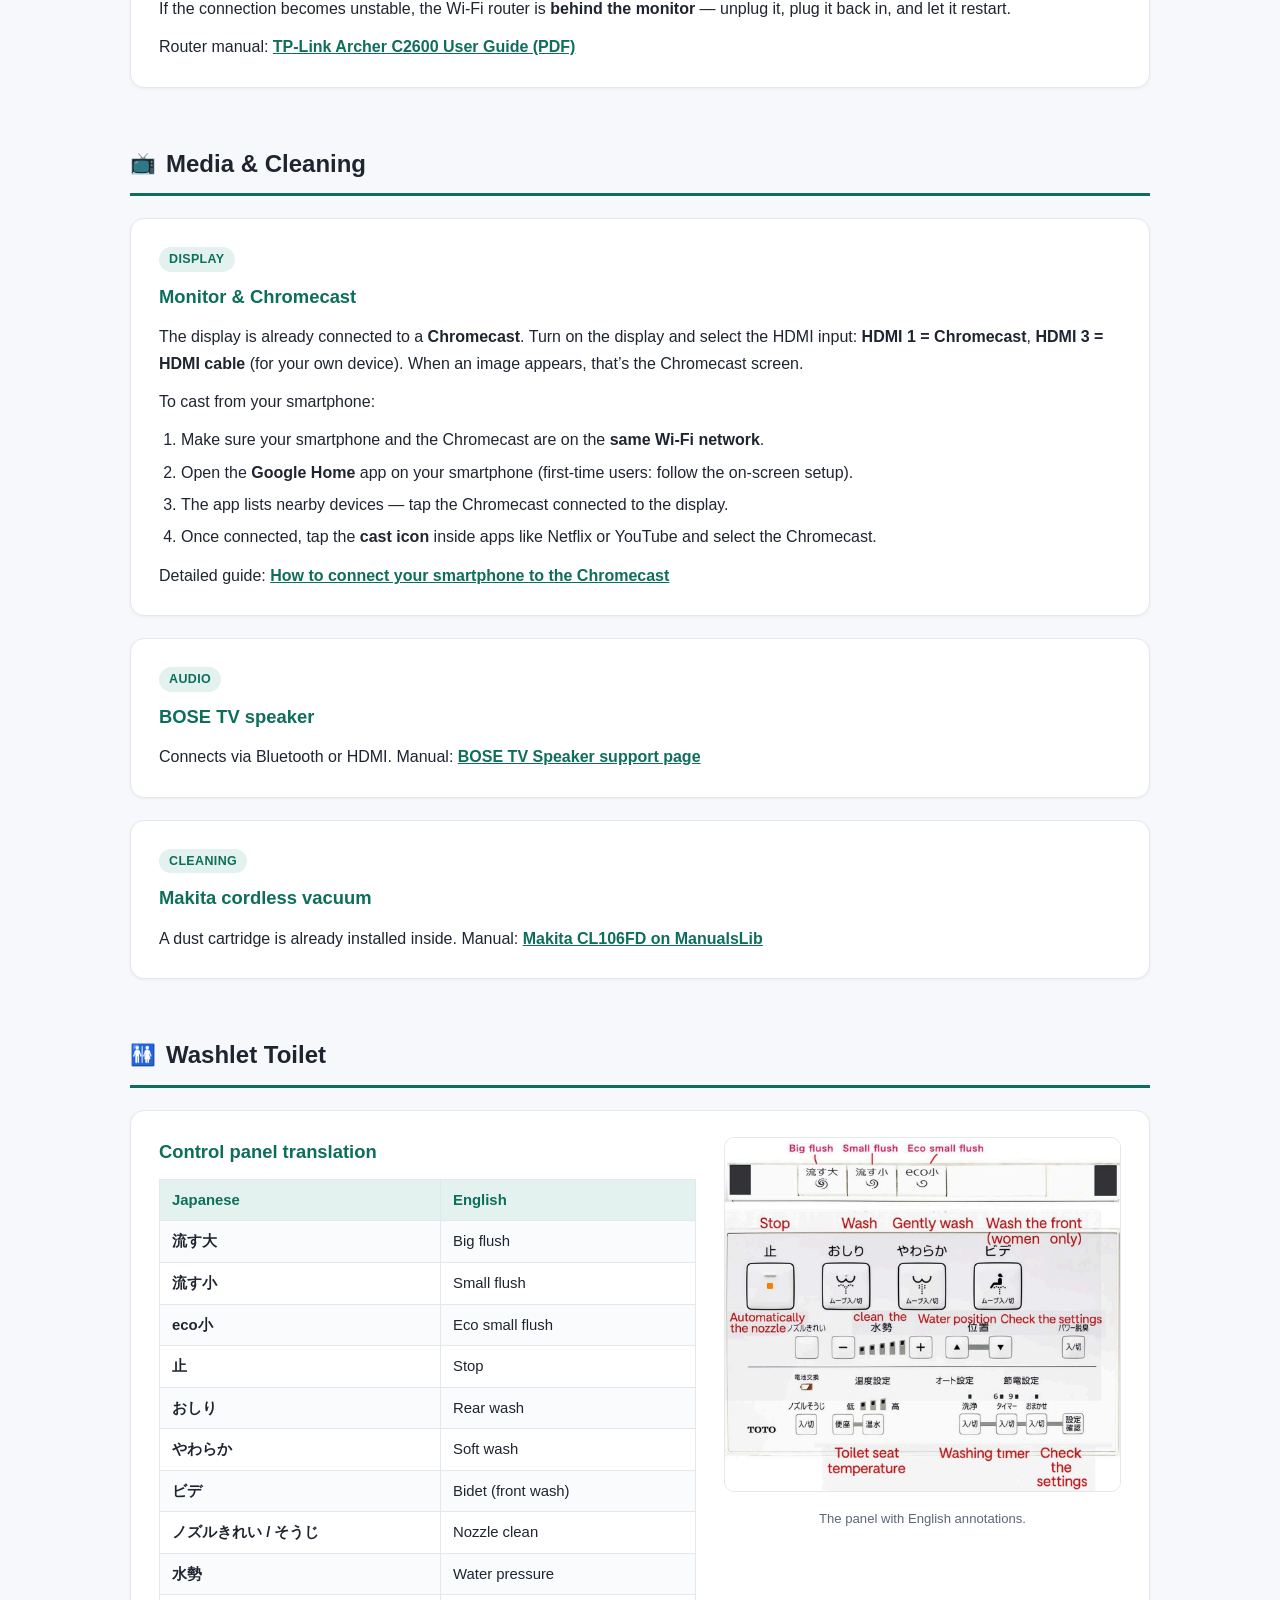
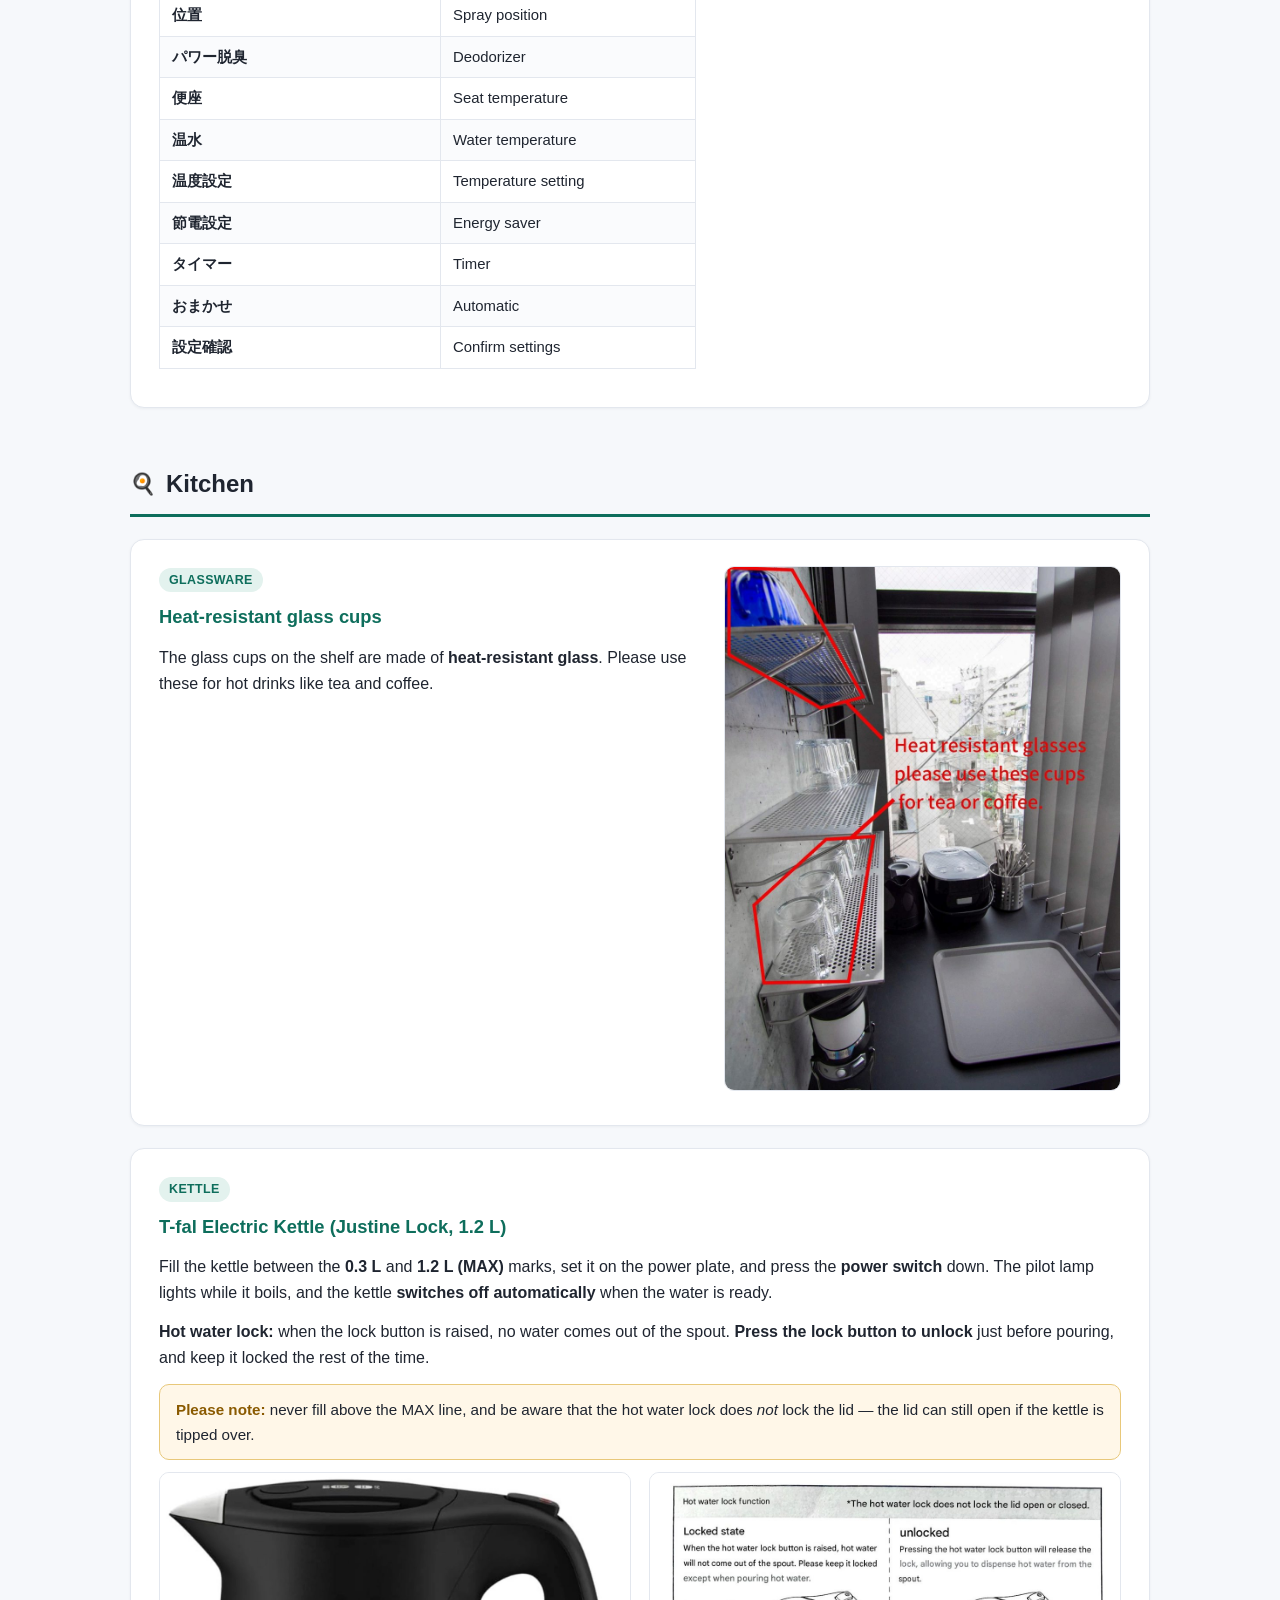
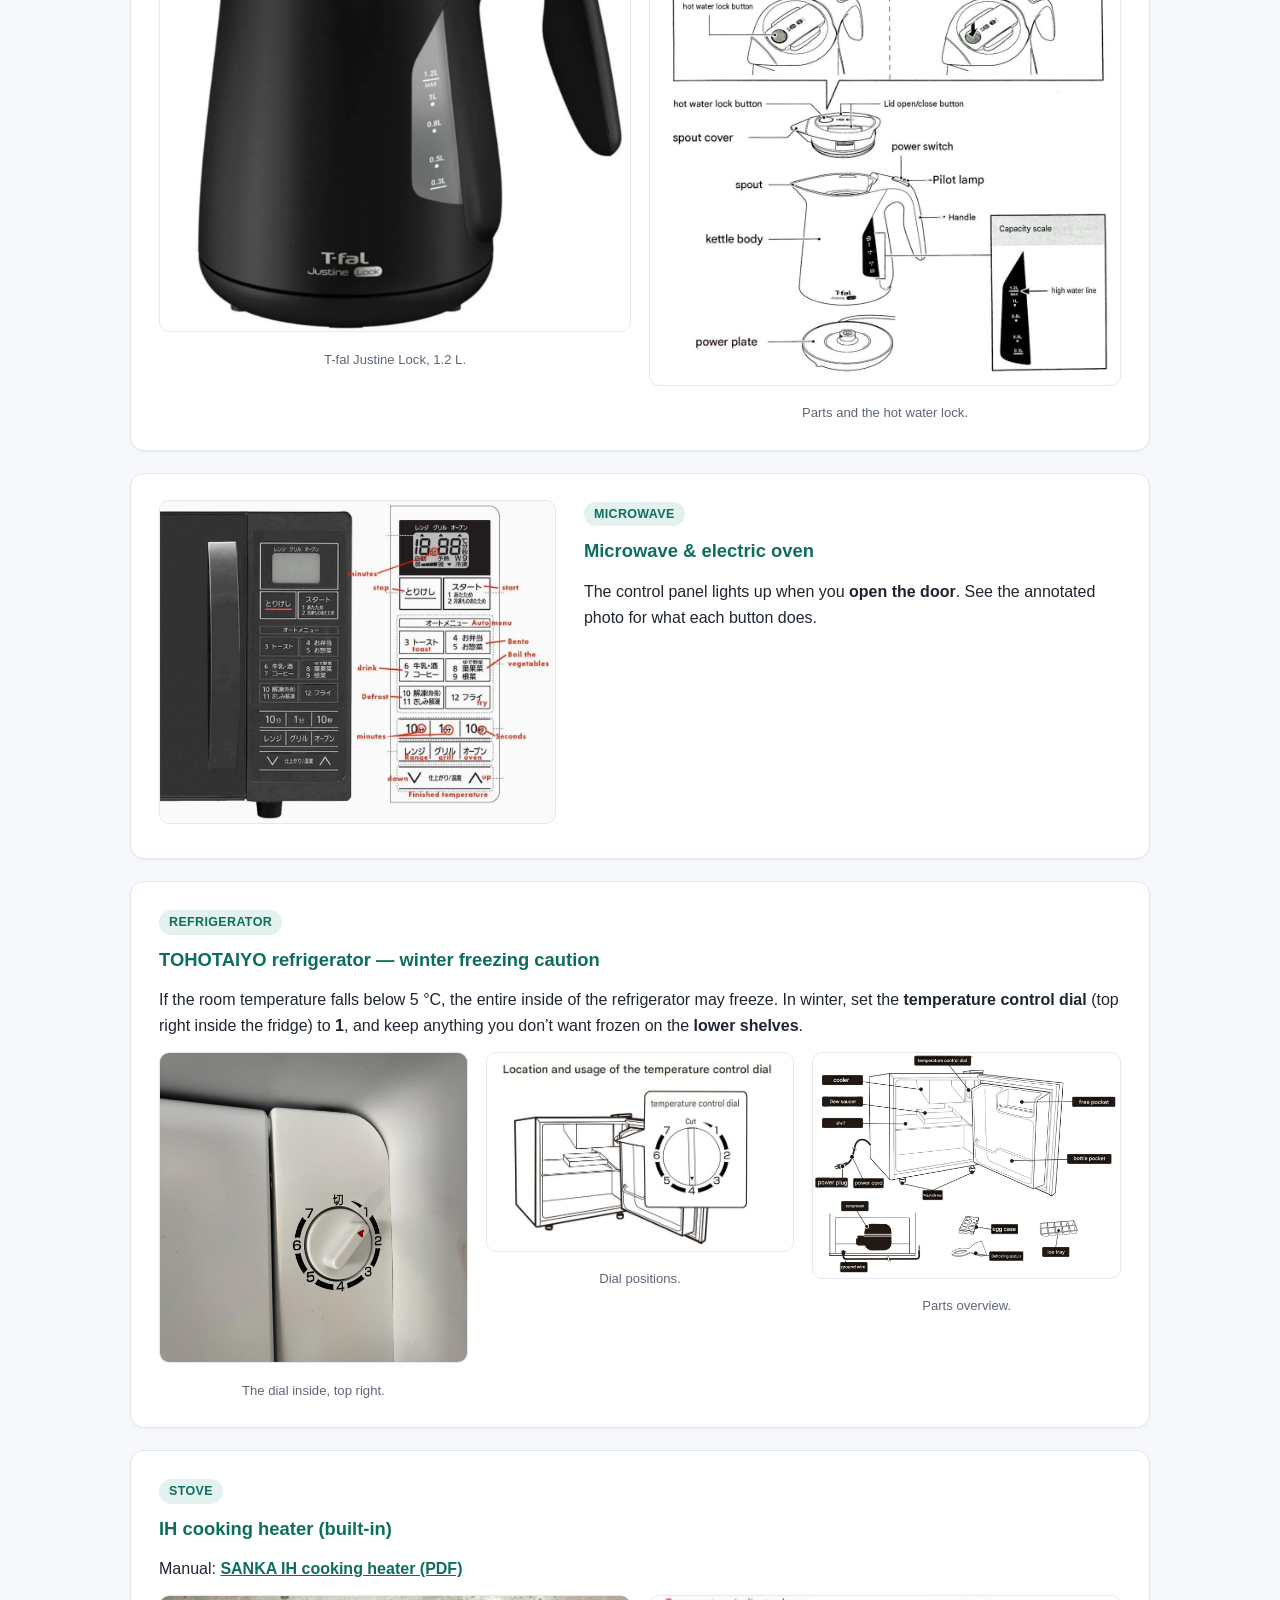
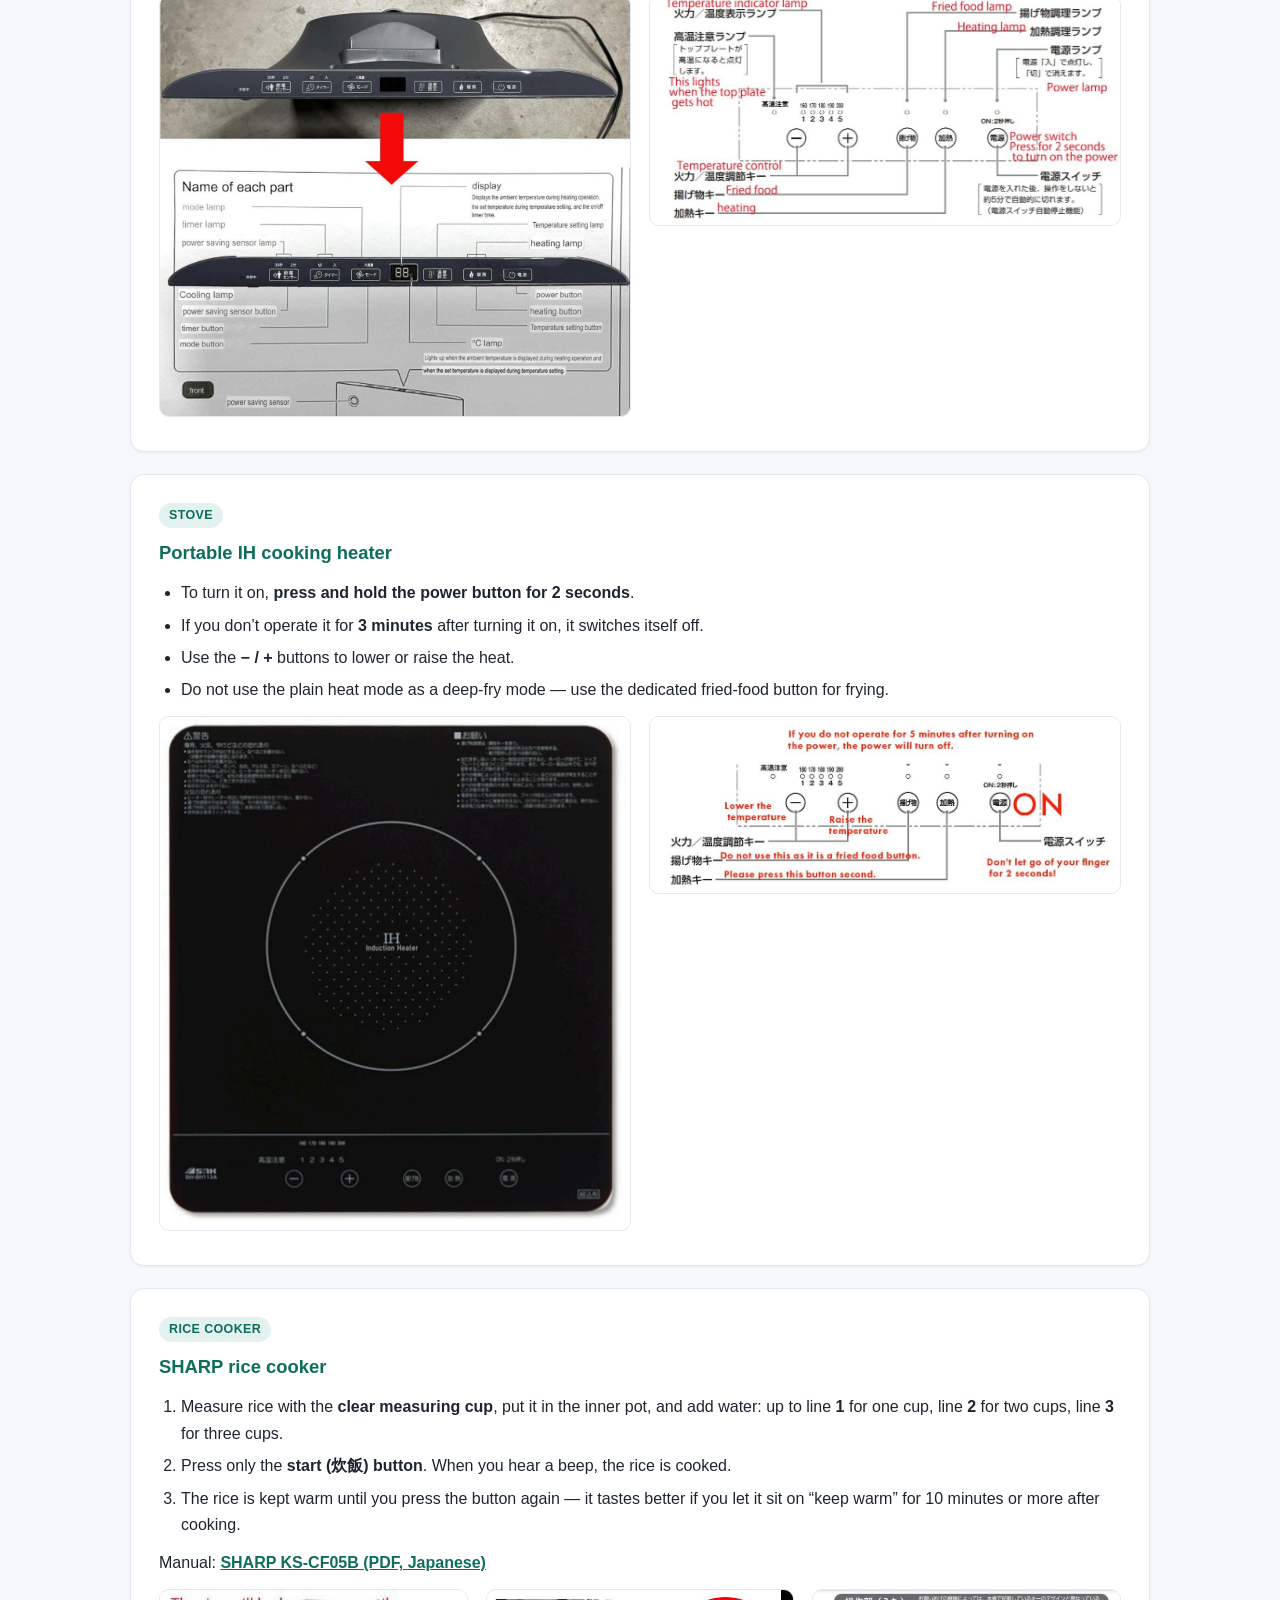
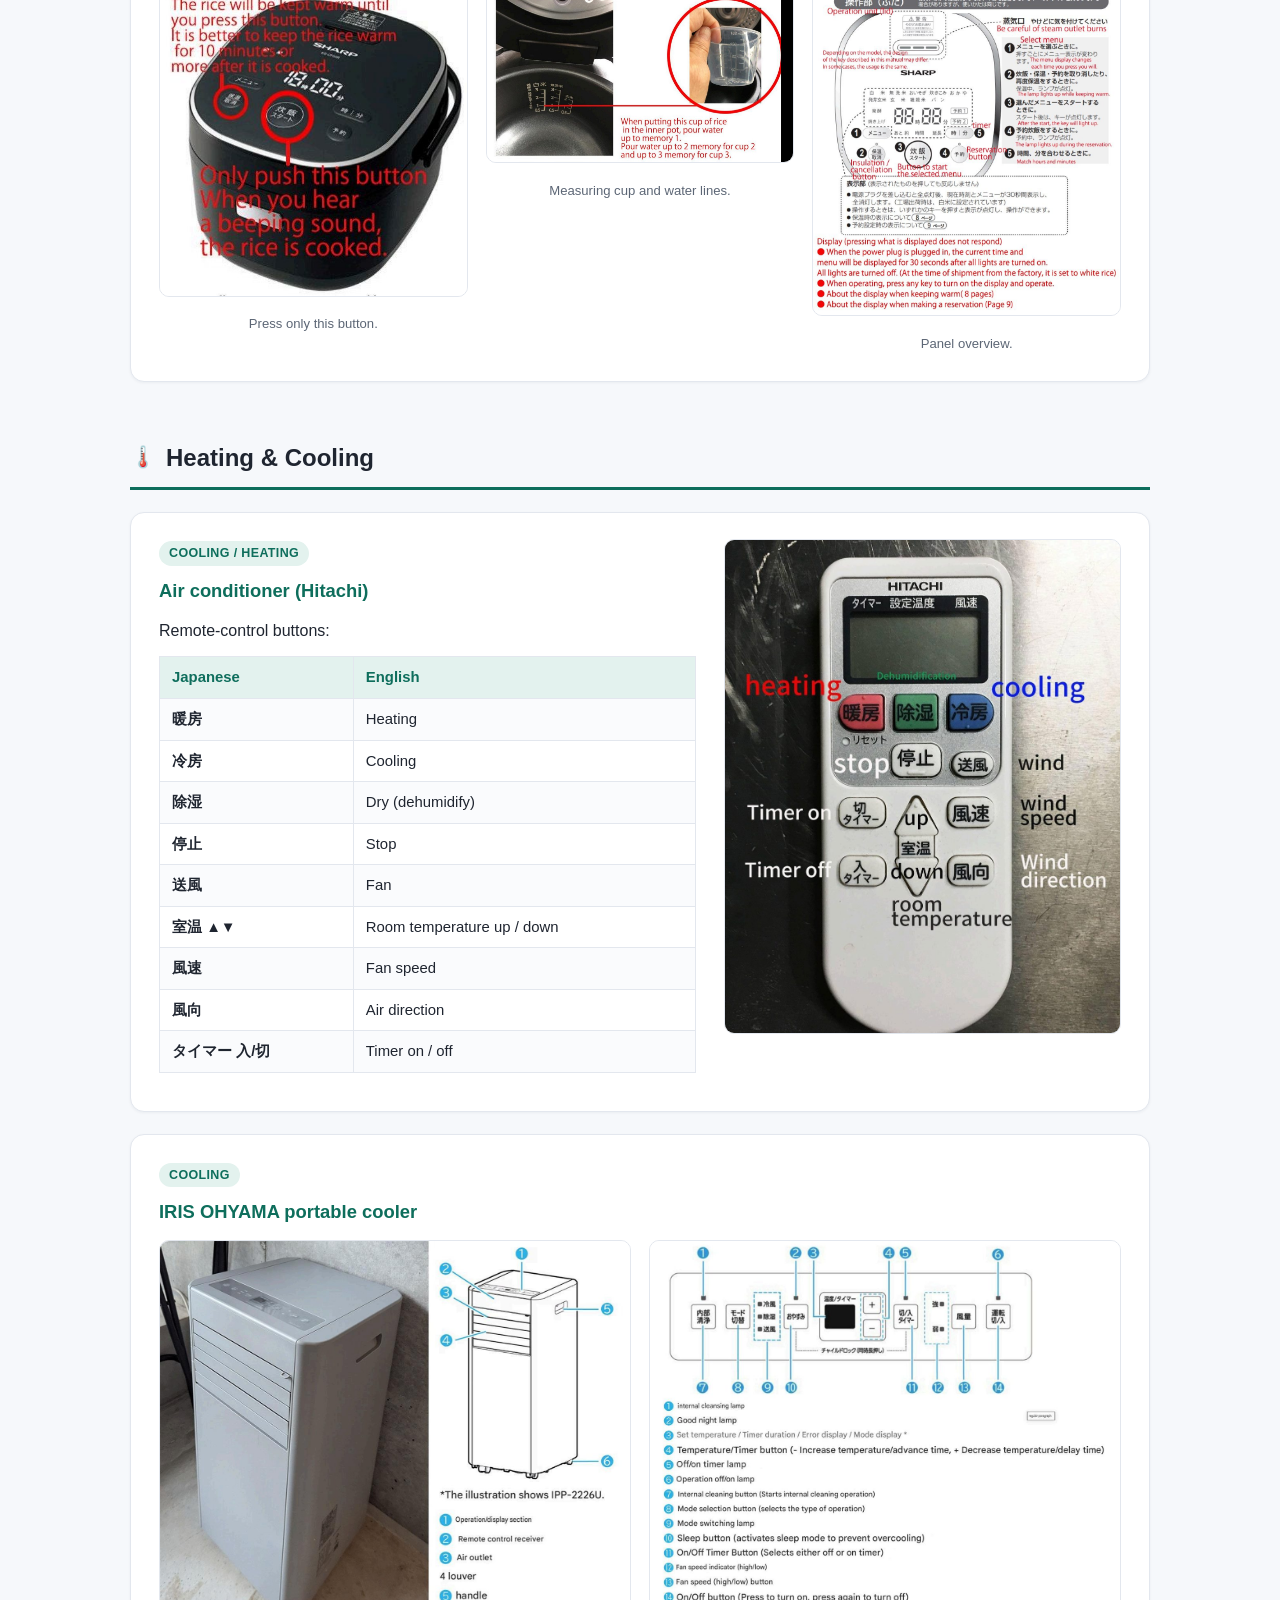
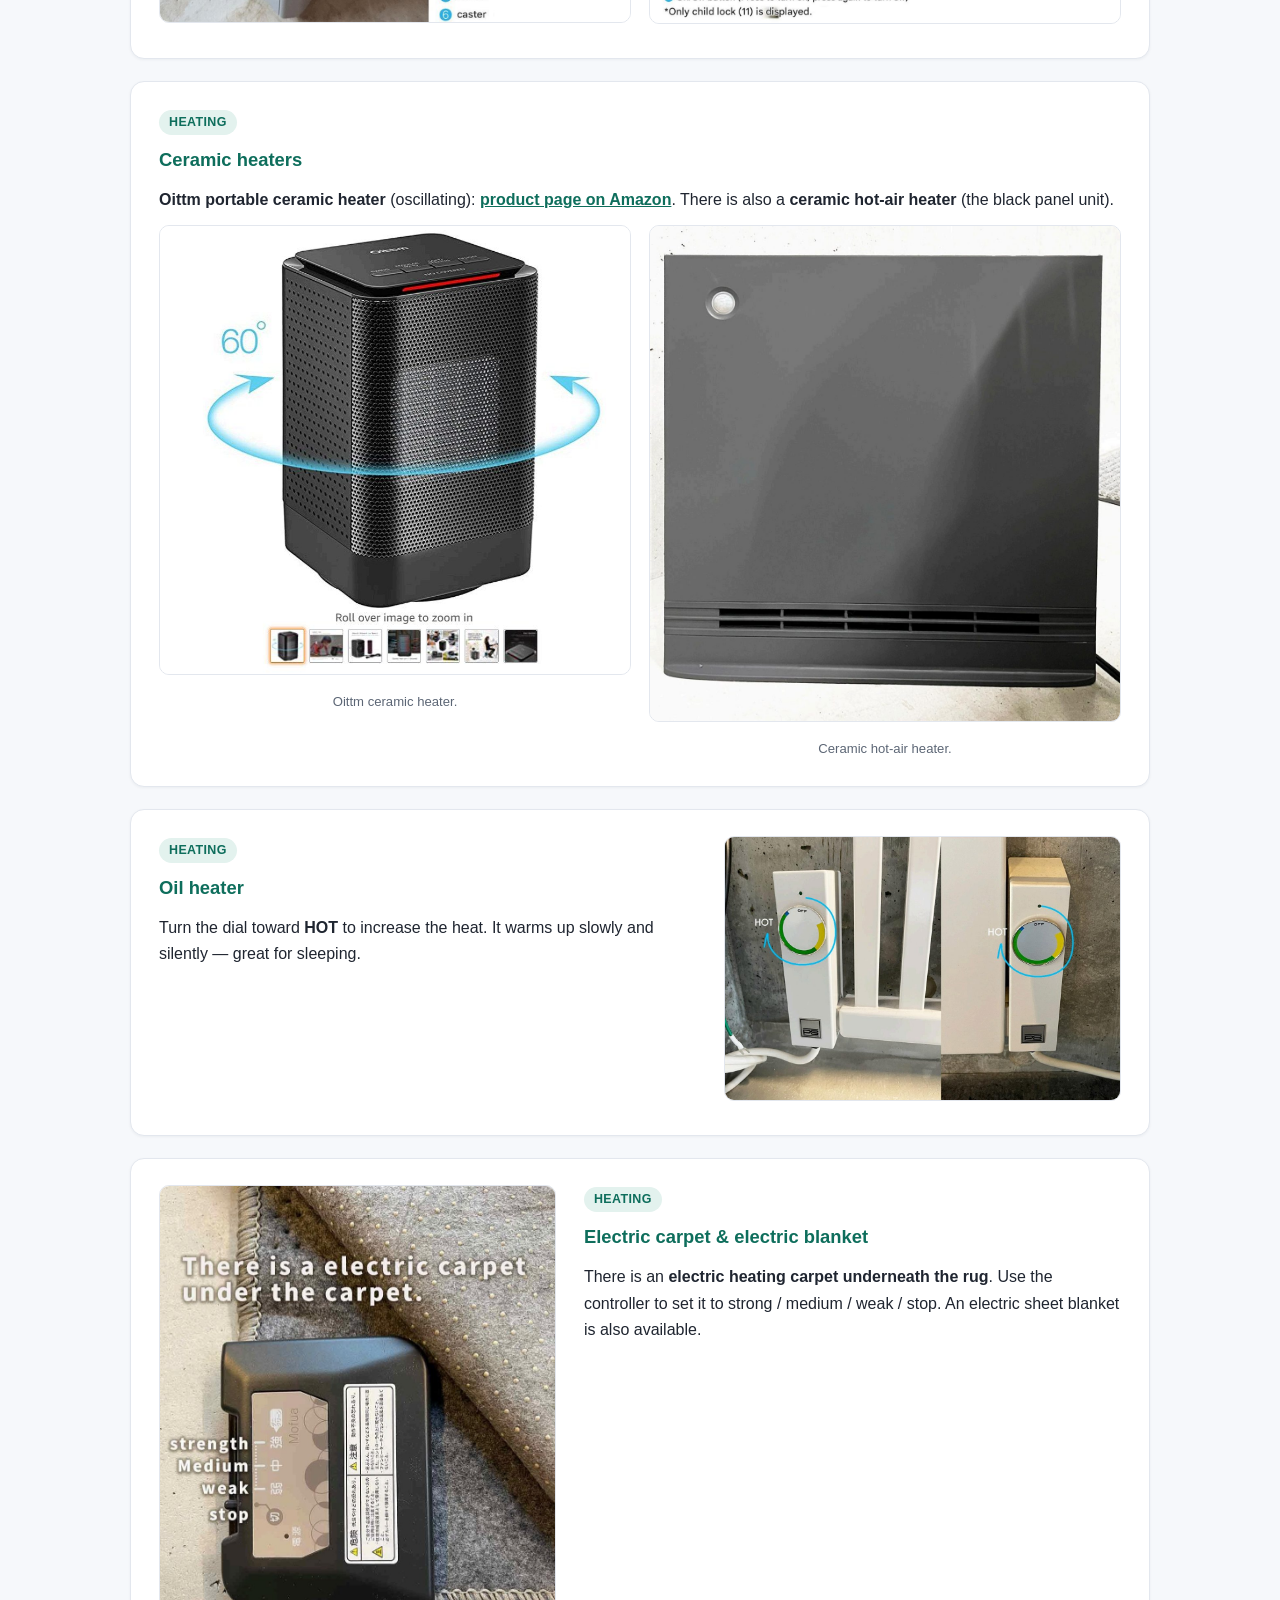
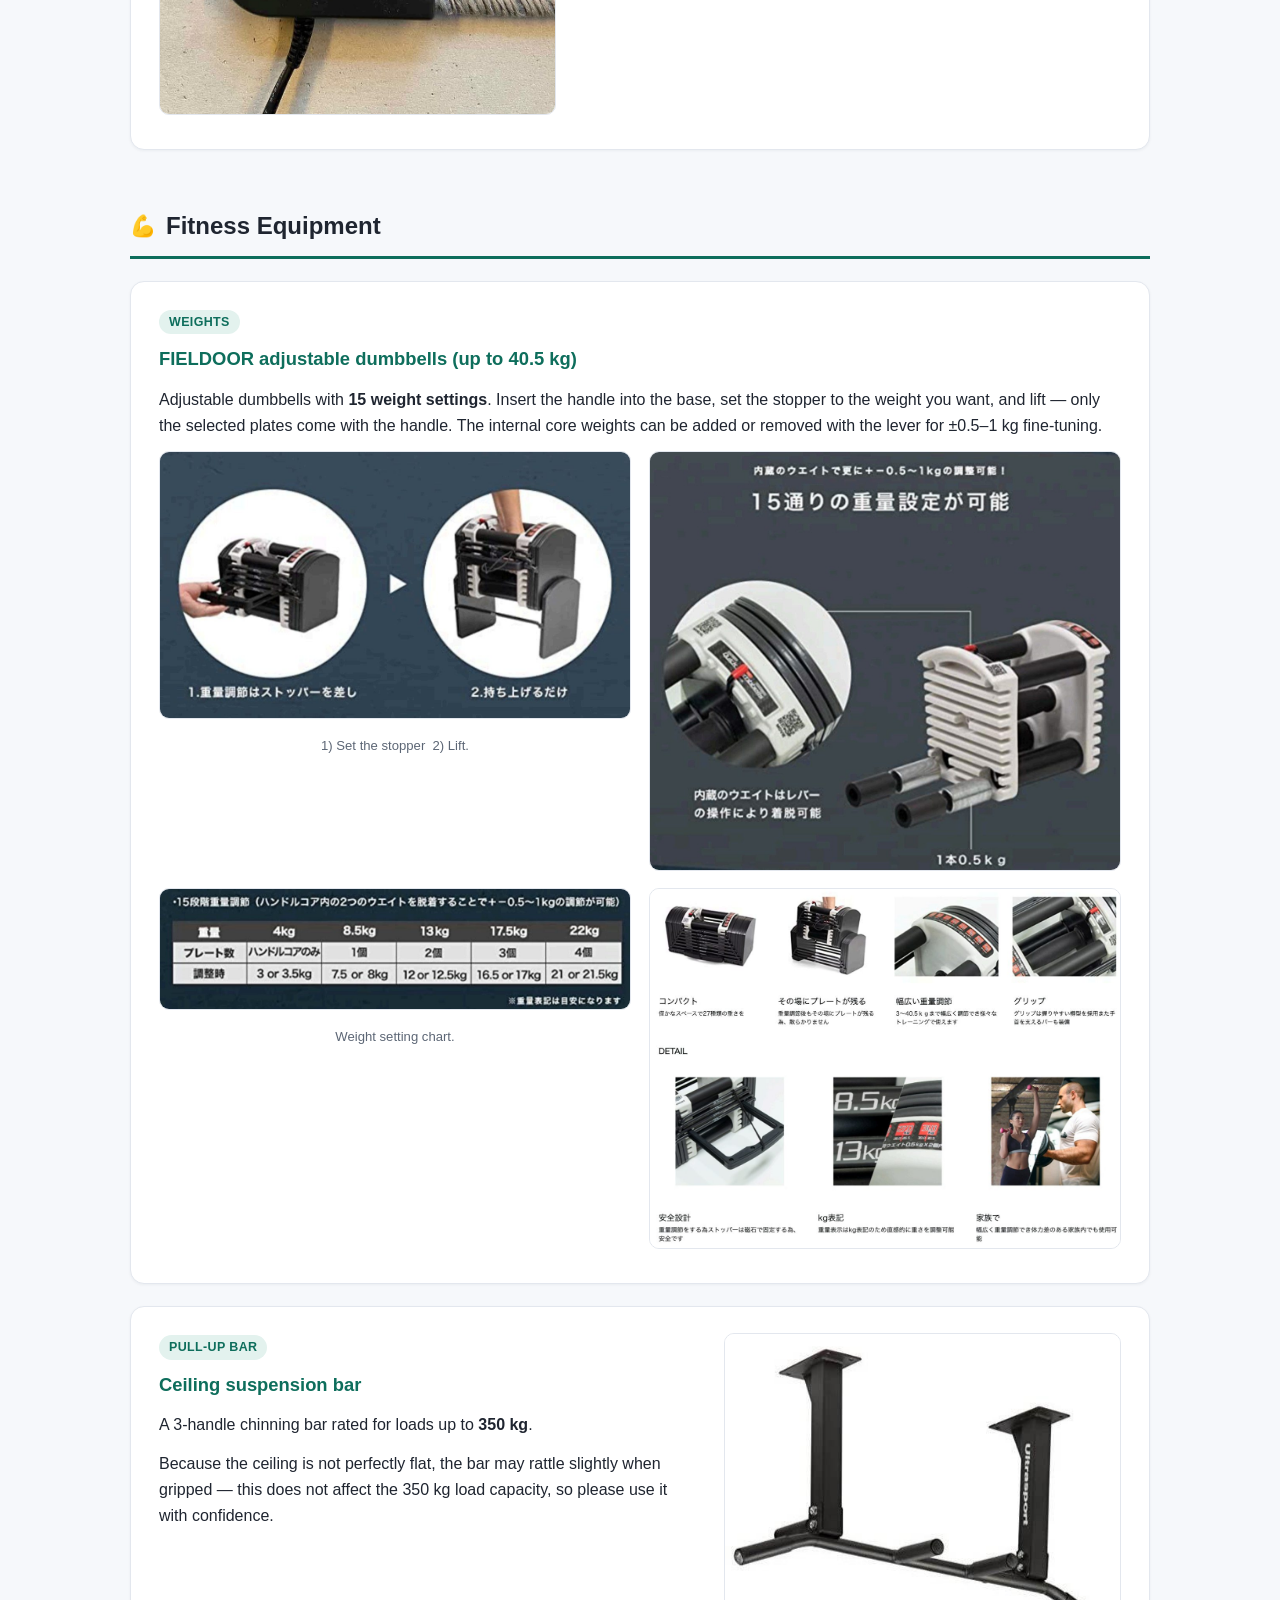
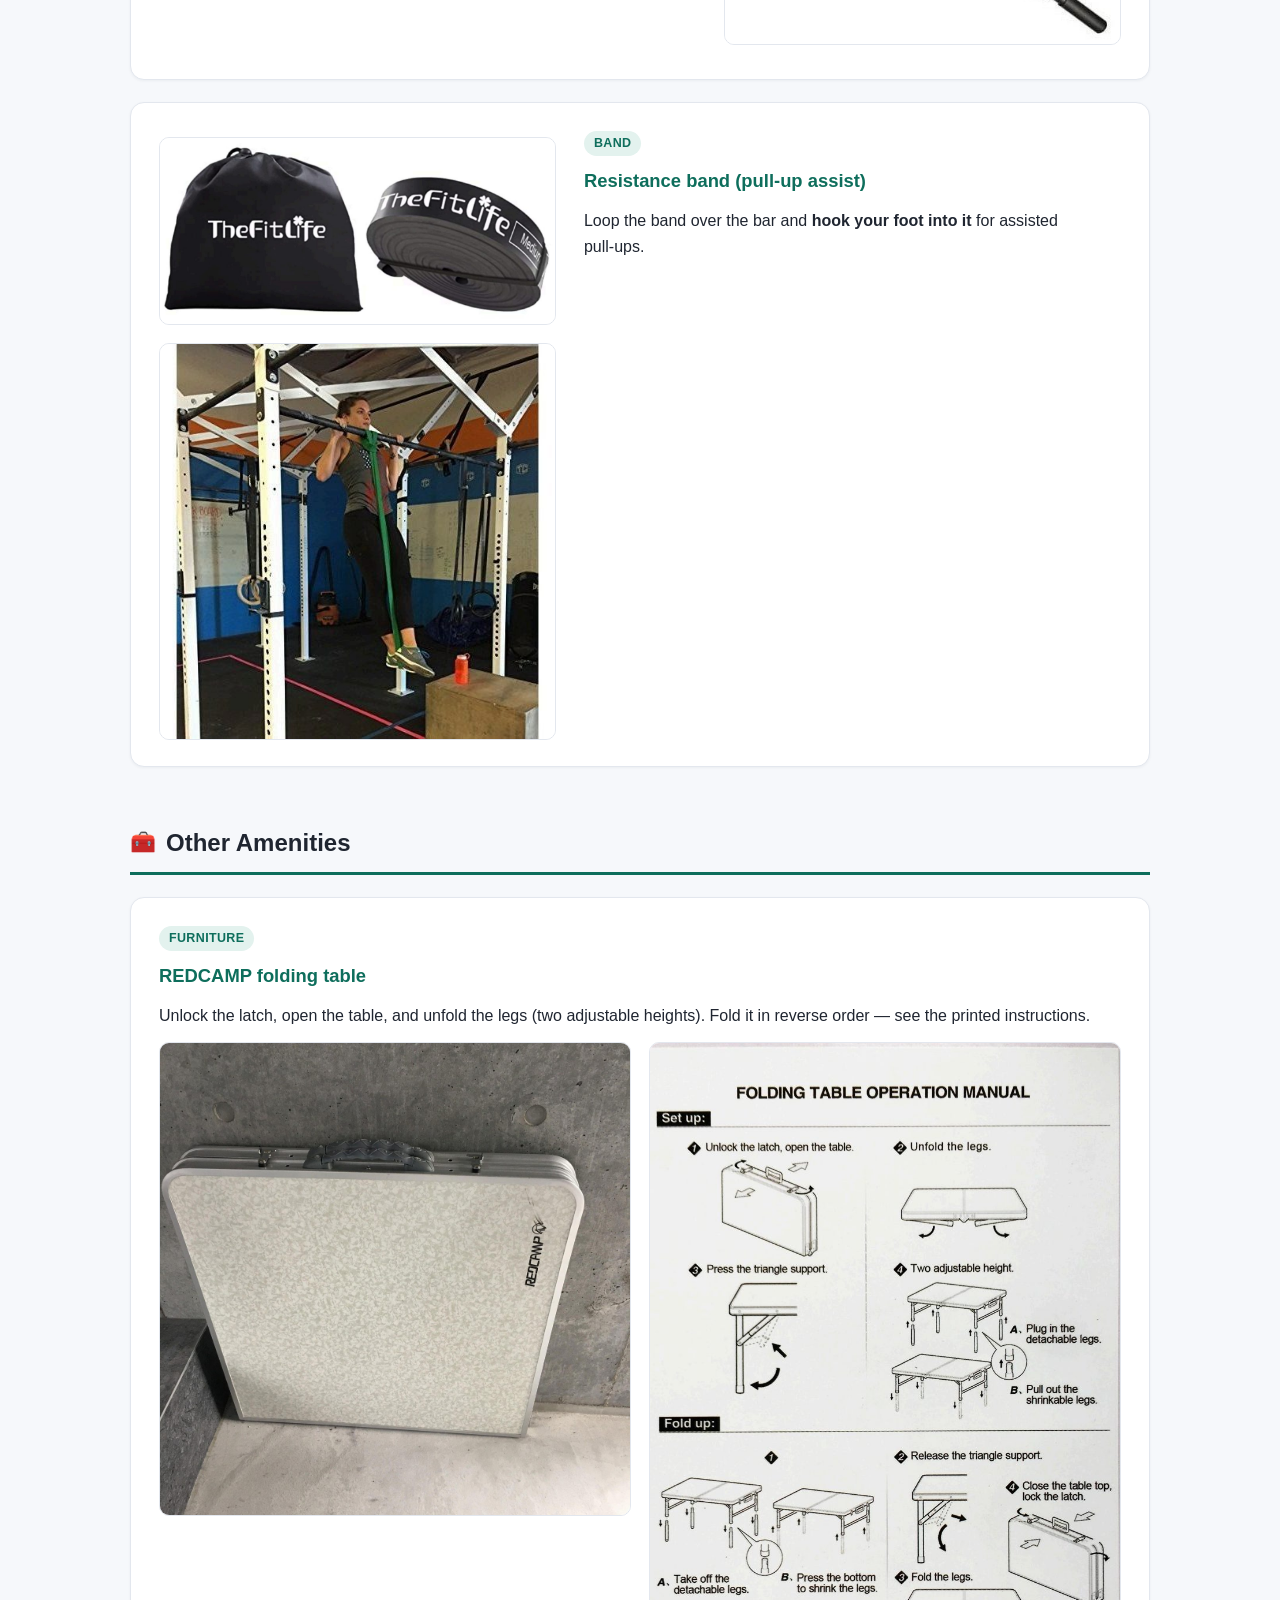
==== commit aa1ad15a: "Add Japanese version to 3F manual with EN/JA language switch Co-Authored-By: Claude Sonnet 5.5 <nore" ====
--- a/3f/index.html
+++ b/3f/index.html
@@ -5,8 +5,25 @@
 <meta name="viewport" content="width=device-width, initial-scale=1.0">
 <title>Akikito apt. 3F — House Manual</title>
 <link rel="stylesheet" href="../style.css">
+<style>
+  /* language switching: only the active language is shown */
+  html[lang="en"] [lang="ja"], html[lang="ja"] [lang="en"] { display: none !important; }
+  .langbar { background: #0e3d33; padding: 10px 16px; text-align: right; }
+  .langswitch { display: inline-flex; background: #fff; border: 1px solid var(--line); border-radius: 999px; overflow: hidden; }
+  .langswitch button { border: none; background: none; padding: 7px 14px; font-size: .85rem; font-weight: 700; color: var(--muted); cursor: pointer; }
+  .langswitch button[aria-pressed="true"] { background: var(--accent); color: #fff; }
+  .red { color: #d00; font-weight: 700; }
+  .blue { color: #1a3fd0; font-weight: 700; }
+</style>
 </head>
 <body>
+
+<div class="langbar"><div class="langswitch" role="group" aria-label="Language">
+  <button type="button" data-lang="en" aria-pressed="true">English</button>
+  <button type="button" data-lang="ja" aria-pressed="false">日本語</button>
+</div></div>
+
+<div lang="en">
 
 <header class="hero">
   <h1>Akikito apt. 3F</h1>
@@ -546,6 +563,250 @@
   Akikito apt. 3F — House Manual · Thank you for staying with us. Enjoy your time in Tokyo!
 </footer>
 
+</div>
+
+<div lang="ja">
+
+<header class="hero">
+  <h1>Akikito apt. 3F ハウスマニュアル</h1>
+</header>
+
+<nav>
+  <div class="inner">
+    <a href="#ja-access">解錠・防音扉</a>
+    <a href="#ja-noise">騒音・宅配</a>
+    <a href="#ja-window">窓の開閉</a>
+    <a href="#ja-manuals">設備品の取扱説明書</a>
+    <a href="#ja-laundry">お洗濯</a>
+    <a href="#ja-garbage">ゴミの出し方</a>
+  </div>
+</nav>
+
+<main>
+
+  <section id="ja-access">
+    <h2><span class="emoji">🔑</span> パスワード解錠扉</h2>
+    <div class="card split">
+      <div>
+        <p class="red">お部屋は一度閉めるとロックがかかります。必ずパスコードの控えを記憶したスマホか紙をお持ちください。</p>
+        <p>正しいパスワードを押して下の<span class="red">赤▽</span>を押すと開きます。開かない場合は一度上の<span class="blue">青い□ボタン</span>を押しリセットしてからパスワードを押し直します。</p>
+      </div>
+      <figure><img src="images/door-keypad.jpg" alt="パスワード解錠扉"></figure>
+    </div>
+
+    <div class="card split rev">
+      <figure><img src="images/inner-door.jpg" alt="防音扉"></figure>
+      <div>
+        <h3>防音外扉</h3>
+        <p><span class="red">閑静な通りに面しています。</span></p>
+        <p class="red">内扉は全く防音されませんので常に外扉をお閉めおきください。</p>
+      </div>
+    </div>
+  </section>
+
+  <section id="ja-noise">
+    <h2><span class="emoji">🤝</span> 騒音・宅配について</h2>
+    <div class="card">
+      <h3>騒音について</h3>
+      <p>近隣には「Airbnbは騒音を出す」というステレオタイプな考えの方がお住まいです。</p>
+      <p class="red">3Fの入り口までの外階段、5Fのランドリールームへ向かう外階段では会話やイヤホン無しで音を鳴らしながらのスマホの携帯はお控えください。</p>
+      <p>お部屋の防音扉をしっかりおしめ置きいただければパーティーをされても大丈夫です。コンクリート打ちっ放しの建物に付き、低音は比較的響く場合があります。10時以降に低音の響くダンスミュージックなどをかける時のみ他の階のゲストのためにボリュームを絞ってください。</p>
+    </div>
+
+    <div class="card">
+      <h3>宅配について</h3>
+      <p>Uber eatsやAmazonなどの宅配はお部屋までは入って来れません。</p>
+      <p class="red">Uber eatsなどのフードデリバリは必ず到着時に電話をしてもらい、3Fのエントランスで受け取ってください。</p>
+      <p>Amazonなどの宅配はホストがいる場合は受け取り、お部屋のお前においておきます。不在票がポストに入っていた場合は不在票をお部屋のドアに貼っておきます。</p>
+      <p class="red">郵便物は、必ずお名前の前に「田中 方」をお付けください。</p>
+      <p><strong>〒150-0013</strong><br>渋谷区恵比寿2-21-2 Akikito apt. 3F 田中 方<br>お名前</p>
+      <p>となります。郵便物は防音扉の内側に青いプラスチックの入れ物にいれて置いておきます。</p>
+    </div>
+  </section>
+
+  <section id="ja-window">
+    <h2><span class="emoji">🪟</span> 窓の開閉</h2>
+    <div class="card">
+      <span class="tag">注意</span>
+      <h3>右手前の窓</h3>
+      <p>以前のゲストがサポートバーのボタンを押さずにこの窓を無理に閉めたため、少し開閉が固くなっています。</p>
+      <p>窓を開け閉めするときは、<strong>必ずサポートバーのボタンを押し</strong>、やさしく扱ってください。無理に動かすと、完全に動かなくなることがあります。</p>
+      <div class="figrow">
+        <figure><img src="images/ja/window-instructions.jpg" alt="窓のサポートバーとストッパーの説明"><figcaption>ストッパーがサポートバーの穴に収まり、開き具合は2段階。</figcaption></figure>
+        <figure><img src="images/ja/window-button.jpg" alt="サポートバーのボタン"><figcaption>窓を動かす前にこのボタンを押します。</figcaption></figure>
+      </div>
+    </div>
+  </section>
+
+  <section id="ja-manuals">
+    <h2><span class="emoji">📖</span> 設備品の取扱説明書</h2>
+
+    <div class="card">
+      <h3>TP-Link Wi-Fi 無線LAN ルーター</h3>
+      <p>11ac AC2600 1733 + 800 Mbps MU-MIMO IPv6 デュアルバンド ギガビット Archer A10</p>
+      <dl class="kv">
+        <dt>SSID</dt><dd>TP-Link_A8B8</dd>
+        <dt>SSID (5G)</dt><dd>TP-Link_A8B8_5G</dd>
+        <dt>パスワード (PIN)</dt><dd>60707956</dd>
+      </dl>
+      <p>wi-fiルーターはディスプレイの裏にあります。ネットがつながりにくい場合は、ルーターの電源を一旦抜いて挿し直し、リセットしていただければ繋がる様になります。</p>
+      <p>取説はこちら： <a href="https://www.tp-link.com/jp/support/download/archer-a2600/" target="_blank" rel="noopener">TP-Link Archer A2600 サポート</a></p>
+    </div>
+
+    <div class="card">
+      <h3>BOSE TV Speaker Bluetooth/HDMI</h3>
+      <p><a href="https://assets.bose.com/content/dam/Bose_DAM/Web/consumer_electronics/global/products/speakers/bose_tv_speaker/pdf/852004_og_tv-speaker_ja.pdf" target="_blank" rel="noopener">取扱説明書 (PDF)</a></p>
+      <p>うまく接続できない場合のトラブルシューティング：<br><a href="https://www.bose.co.jp/ja_jp/support/products/bose_home_theater_support/bose_soundbar_and_1_speaker_home_theater_support/bose-tv-speaker.html" target="_blank" rel="noopener">BOSE TV Speaker サポート</a></p>
+      <p>まれにAndroid 6などのOSによっては接続が難しい場合があります。以下もご参照ください。<br><a href="https://www.bose.co.jp/ja_jp/support/article/bose-app-does-not-detect-device.html" target="_blank" rel="noopener">Boseアプリがデバイスを検出しない場合</a></p>
+    </div>
+
+    <div class="card">
+      <h3>DMM.make モニター ディスプレイ 55インチ</h3>
+      <p><strong>HDMI1</strong>：Chrome cast　<strong>HDMI3</strong>：HDMIケーブル（PC・ゲーム機を繋げます。）</p>
+      <p><a href="https://distribution.dmm.com/data/display/dks-dg3/DKS-4KDG3_UserManual.pdf" target="_blank" rel="noopener">取扱説明書 (PDF)</a></p>
+      <p>テレビはありませんが、Chrome castが接続されていますので、お手持ちのスマホにGoogle homeをインストールして下記の要領でキャストしてください。</p>
+      <ol>
+        <li>対応アプリ（Netflix、Amazon Prime Video、YouTube Premiumなど）を開き、キャストアイコン（四角形の左下にWi-Fiマークが付いたアイコン）を探します。</li>
+        <li>キャストアイコンをタップし、先ほど設定したChromecastを選びます。</li>
+        <li>スマートフォンから、Chromecastにつながったディスプレイへ映像の再生が始まります。</li>
+      </ol>
+      <p>詳しくは「<a href="https://behomaznakikito.github.io/chromecast-guide/" target="_blank" rel="noopener">Chromecast搭載ディスプレイの使い方</a>」ページをご覧ください。</p>
+    </div>
+
+    <div class="card">
+      <h3>IHクッキングヒーター</h3>
+      <p><a href="https://www.sanka-kogyo.co.jp/docs/manual/sih/I-0473-02.pdf" target="_blank" rel="noopener">取扱説明書 (PDF)</a></p>
+    </div>
+
+    <div class="card">
+      <h3>MAKITA 充電式クリーナー</h3>
+      <p><a href="https://www.makita.co.jp/product/files/881A66G3_D4398.pdf" target="_blank" rel="noopener">取扱説明書 (PDF)</a></p>
+    </div>
+
+    <div class="card">
+      <h3>ジャー炊飯器</h3>
+      <p><a href="https://jp.sharp/support/ricecooker/doc/kscf05b.pdf?productId=KS-CF05B" target="_blank" rel="noopener">取扱説明書 (PDF)</a></p>
+    </div>
+
+    <div class="card">
+      <h3>オーブンレンジ</h3>
+      <p><a href="https://www.irisohyama.co.jp/products/manual/pdf/516309.pdf" target="_blank" rel="noopener">取扱説明書 (PDF)</a></p>
+    </div>
+
+    <div class="card">
+      <h3>FIELDOOR 可変式 クイックダンベル/ブロックダンベル 40.5kg</h3>
+      <div class="figrow">
+        <figure><img src="images/dumbbell-adjust.jpg" alt="ストッパーを差して重量を調節する"></figure>
+        <figure><img src="images/dumbbell-weights.jpg" alt="ダンベルの重量設定"></figure>
+      </div>
+      <figure style="max-width:720px; margin:12px auto"><img src="images/dumbbell-table.jpg" alt="重量設定表"></figure>
+      <ul>
+        <li><a href="https://www.ottostyle.jp/manual/a14342/index.html" target="_blank" rel="noopener">使用例・取扱説明</a></li>
+        <li><a href="https://www.ottostyle.jp/movie/a14342/index.html" target="_blank" rel="noopener">動画</a></li>
+      </ul>
+    </div>
+
+    <div class="card">
+      <h3>ウルトラスポーツ 懸垂バー 3ハンドルタイプ</h3>
+      <p>耐荷重350kg チンニング器具</p>
+      <p>（天井が平らでないため握るとガタつきがありますが耐荷重350kg に問題はありませんので安心してご使用ください。）</p>
+      <figure style="max-width:420px; margin:12px auto"><img src="images/pullup-bar.jpg" alt="懸垂バー"></figure>
+    </div>
+
+    <div class="card">
+      <h3>懸垂サポートチューブ</h3>
+      <p>足を引っ掛けて使います。</p>
+      <div class="figrow">
+        <figure><img src="images/resistance-band.jpg" alt="TheFitLife サポートチューブ"></figure>
+        <figure><img src="images/band-use.jpg" alt="サポートチューブの使い方"></figure>
+      </div>
+    </div>
+
+    <div class="card split">
+      <div>
+        <h3>無印良品 加湿器</h3>
+        <p>コードレスアロマディフューザー MJ-CAD1 44486320</p>
+        <p>取説： <a href="https://www.muji.com/public/media/jp/doc/item/01_4550344486320_00001.pdf" target="_blank" rel="noopener">取扱説明書 (PDF)</a></p>
+      </div>
+      <figure><img src="images/aroma-diffuser.jpg" alt="無印良品 加湿器"></figure>
+    </div>
+
+    <div class="card">
+      <h3>セラミックヒーター</h3>
+      <div class="figrow">
+        <figure><img src="images/ja/heater-1.jpg" alt="セラミックヒーター"></figure>
+        <figure><img src="images/ja/heater-switch.jpg" alt="背面のメイン電源スイッチ"></figure>
+      </div>
+      <p>先ず背面のスイッチを入れます。その後、上面の右側のON/OFFスイッチを押すとヒーターが作動します。</p>
+      <figure style="max-width:520px; margin:12px auto"><img src="images/ja/heater-panel.jpg" alt="ヒーター上面の操作パネル"></figure>
+      <p>送風ボタンを押すとヒーターが止まり風になります。</p>
+    </div>
+
+    <div class="card split">
+      <div>
+        <h3>耐熱ガラスカップ</h3>
+        <p>耐熱ガラスカップです。コーヒー紅茶にお使いください。</p>
+        <p class="red">上下段は耐熱</p>
+      </div>
+      <figure><img src="images/glass-cups.jpg" alt="耐熱ガラスカップ"></figure>
+    </div>
+
+    <div class="card">
+      <h3>折りたたみ式キャンプテーブル</h3>
+      <p>3段階の高さが選べます。この他下の足を外すと座卓の高さになります。</p>
+      <div class="figrow">
+        <figure><img src="images/folding-table.jpg" alt="折りたたまれたキャンプテーブル"></figure>
+        <figure><img src="images/ja/table-heights.jpg" alt="テーブルの高さ（70cm・56cm）"></figure>
+        <figure><img src="images/ja/table-steps.jpg" alt="テーブルの組み立て方"></figure>
+      </div>
+    </div>
+  </section>
+
+  <section id="ja-laundry">
+    <h2><span class="emoji">🧺</span> お洗濯／ランドリー・ベッドウェア</h2>
+
+    <div class="card split">
+      <div>
+        <h3>お洗濯／ランドリー</h3>
+        <p>ここから3分のところに、<a href="https://maps.app.goo.gl/TG7eVFaRaJCDpAfT8" target="_blank" rel="noopener">コインランドリー大吉</a>がありますのでご利用ください。また広尾駅前の銭湯にもコインランドリーがあります。洗濯物を入れるネットとして下記をご利用ください。</p>
+        <p>一週間以上ご滞在の方は、部屋入った正面の壁にかかっている黒い円盤が洗濯ネットですので、それに洗濯物を入れてお部屋の外においてください。回収して6時間後に仕上げて部屋の前に置いておきます。無料です。なお一週間以内の滞在の方も2000円で洗濯サービスをお受けできます。</p>
+      </div>
+      <figure><img src="images/laundry-basket-wall.jpg" alt="壁にかかった洗濯ネット"></figure>
+    </div>
+
+    <div class="card">
+      <h3>ベッドウェア・バスウェア・タオルのお取り替え</h3>
+      <p>シーツ・布団／枕カバー、バスタオル／フェイスタオル／ハンドタオル、バスローブ一式の<span class="red">お取り替えは2000円で提供しています。</span></p>
+      <p>お部屋の前に使用済み一式をカゴに入れてお出しください。カゴにお取り替え一式をカゴに入れておいておきます。</p>
+    </div>
+  </section>
+
+  <section id="ja-garbage">
+    <h2><span class="emoji">🗑️</span> ゴミの出し方</h2>
+    <div class="card split">
+      <div>
+        <p class="red">ゴミはビルの前の階段の右に朝8時ころ出してください。（深夜には出さないでください）</p>
+        <ul>
+          <li>土曜日：資源ごみ（新聞雑誌段ボール・缶瓶・ペットボトル・プラスチック容器・ビニール袋 を中を良く洗って種類別に袋に詰める）</li>
+          <li>月・木曜日：可燃ごみ（紙・ゴム・ビニール袋に密封した食べ残し）</li>
+          <li>毎月第一金曜日：不燃ごみ（陶器・金属・ガラス）</li>
+          <li>粗大ゴミ（コンビニで粗大ゴミ券を購入）：予約制tel03-5296-7000</li>
+        </ul>
+        <p>階段のすぐ右側に出してください。</p>
+        <p>詳しいゴミの出し方は、こちらのpdfをご覧ください。<br><a href="https://www.city.shibuya.tokyo.jp/assets/kurashi/000049725.pdf" target="_blank" rel="noopener">渋谷区ごみ・資源の分け方 (PDF)</a></p>
+      </div>
+      <figure><img src="images/trash-location.jpg" alt="ゴミ置き場"></figure>
+    </div>
+  </section>
+
+</main>
+
+<footer>
+  Akikito apt. 3F ハウスマニュアル
+</footer>
+
+</div>
+
 <button id="backToTop" aria-label="Back to top" title="Back to top"><img src="images/upBtn.svg" alt=""></button>
 
 <script>
@@ -556,6 +817,17 @@
   backToTop.addEventListener('click', () => {
     window.scrollTo({ top: 0, behavior: 'smooth' });
   });
+  const buttons = document.querySelectorAll('.langswitch button');
+  function setLang(lang) {
+    document.documentElement.lang = lang;
+    document.title = lang === 'ja' ? 'Akikito apt. 3F ハウスマニュアル' : 'Akikito apt. 3F — House Manual';
+    buttons.forEach(b => b.setAttribute('aria-pressed', String(b.dataset.lang === lang)));
+    try { localStorage.setItem('lang', lang); } catch (e) {}
+  }
+  buttons.forEach(b => b.addEventListener('click', () => setLang(b.dataset.lang)));
+  let initial = 'en';
+  try { initial = localStorage.getItem('lang') || initial; } catch (e) {}
+  setLang(initial);
 </script>
 
 </body>
